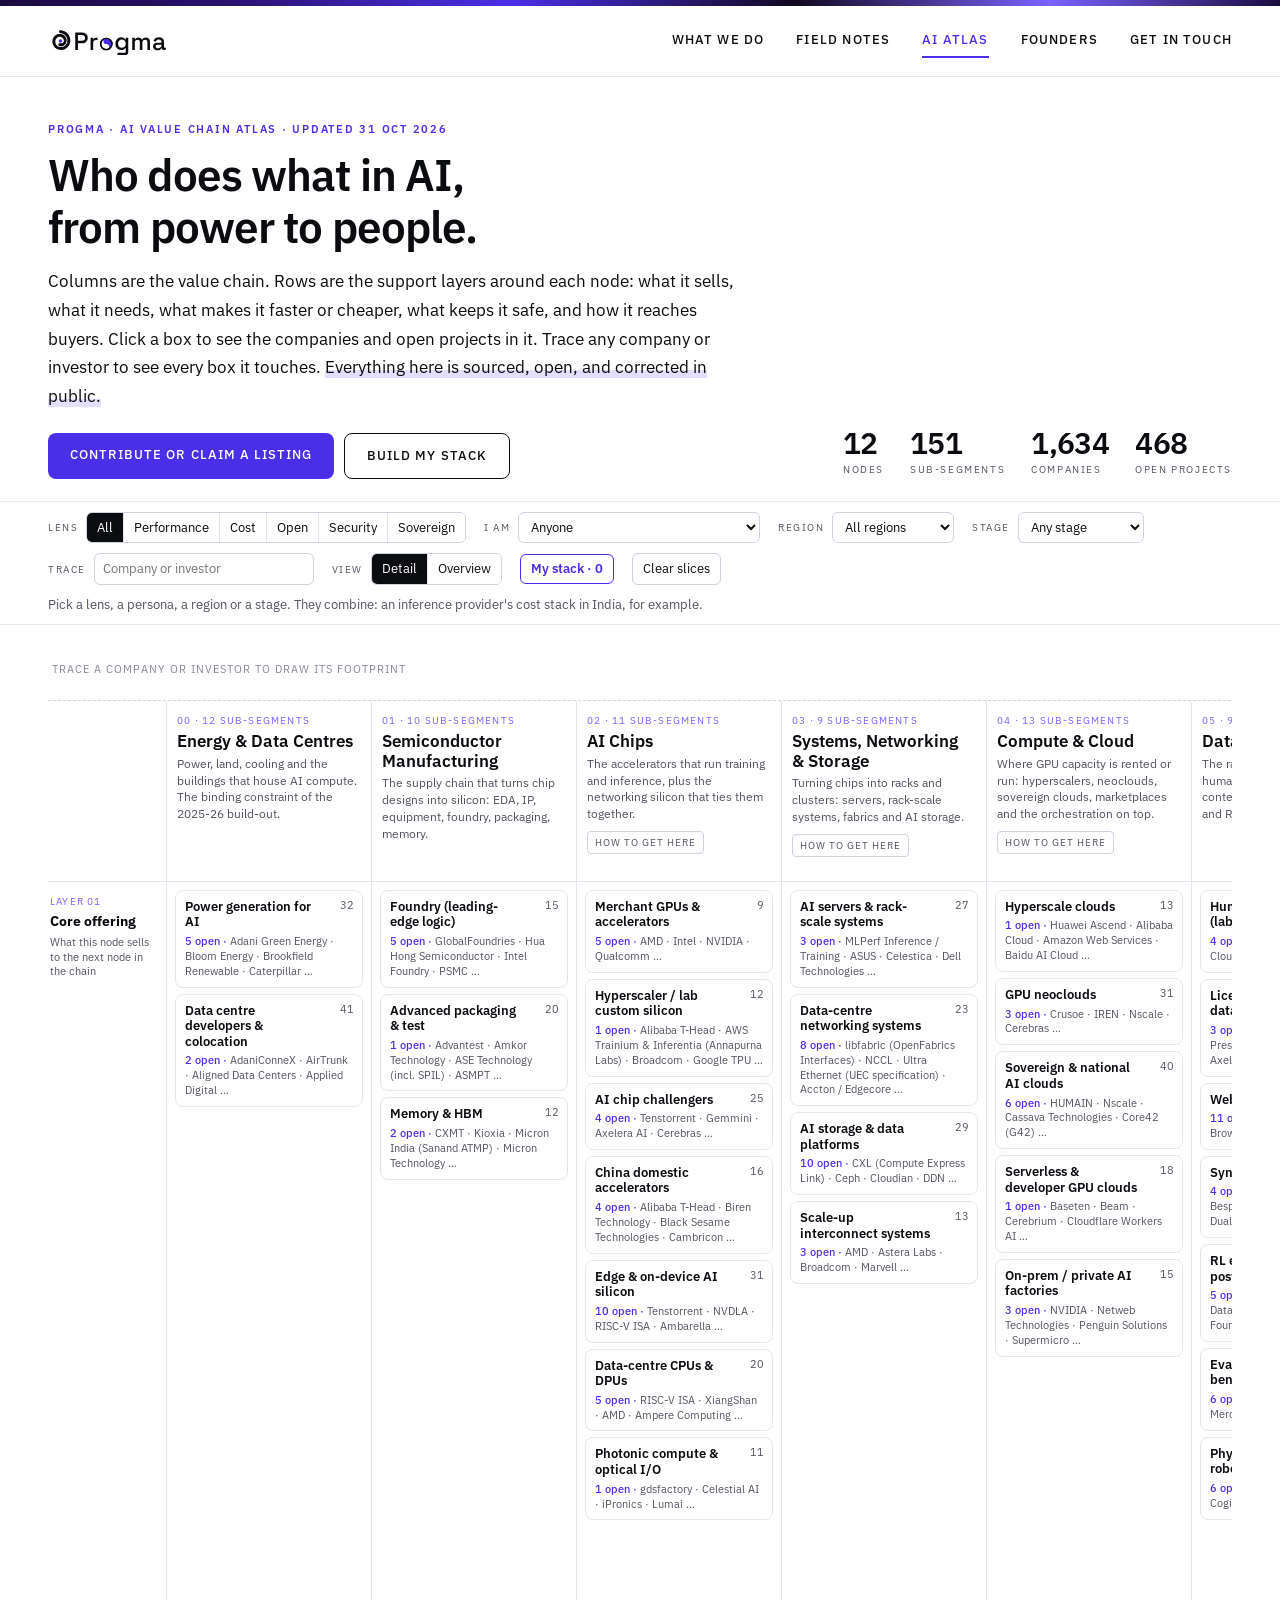
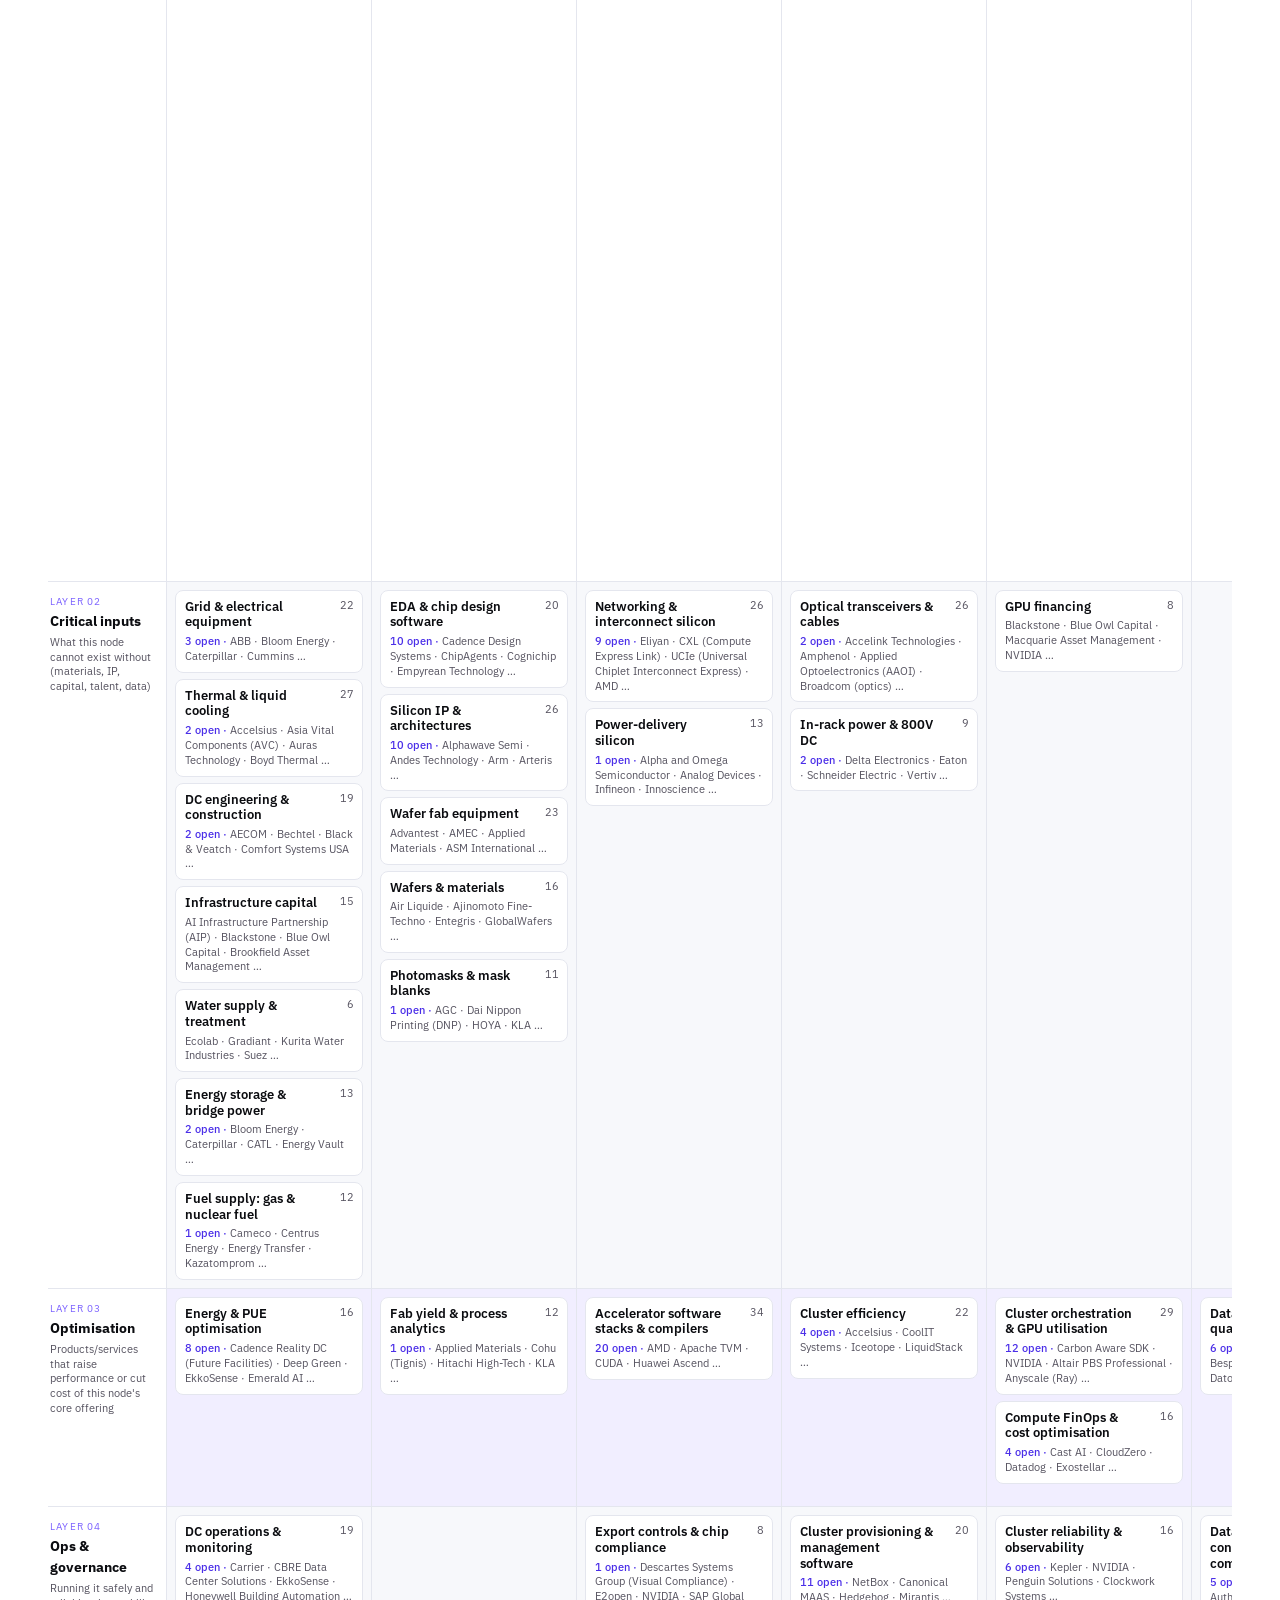
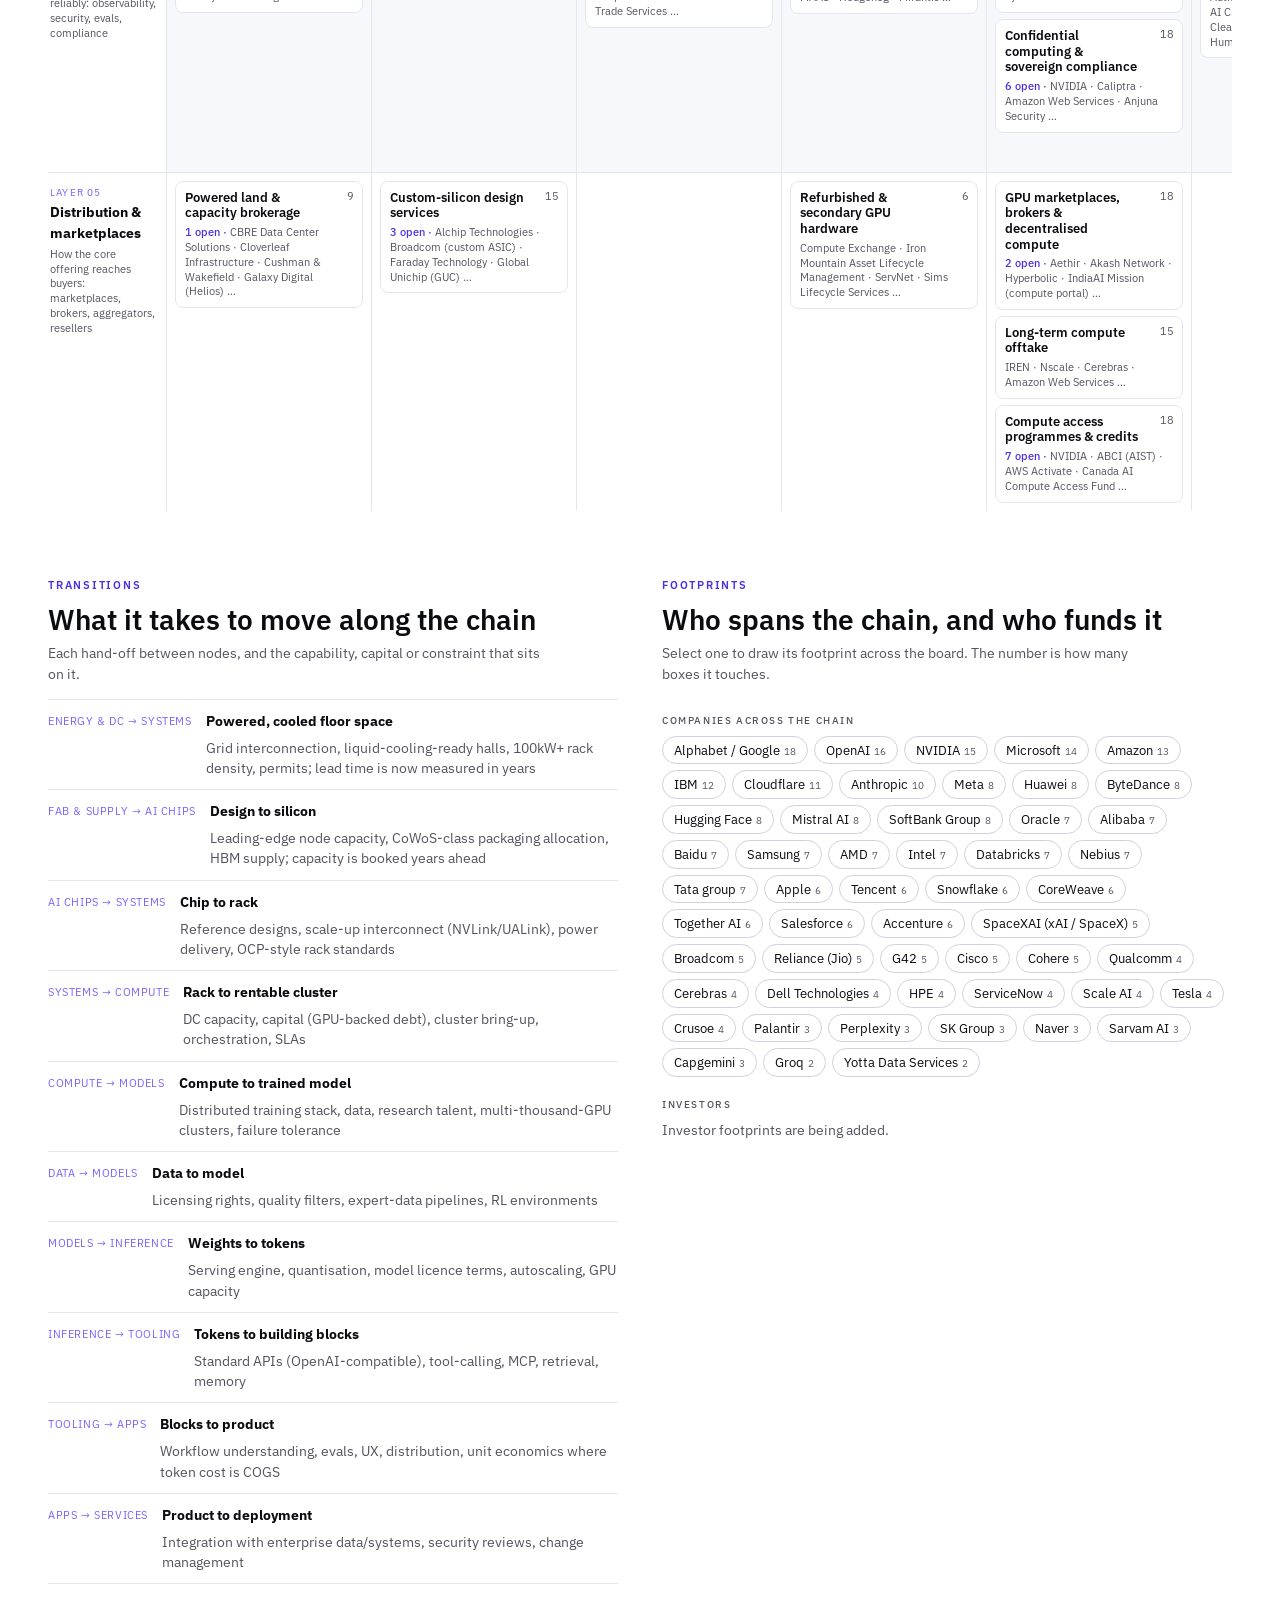
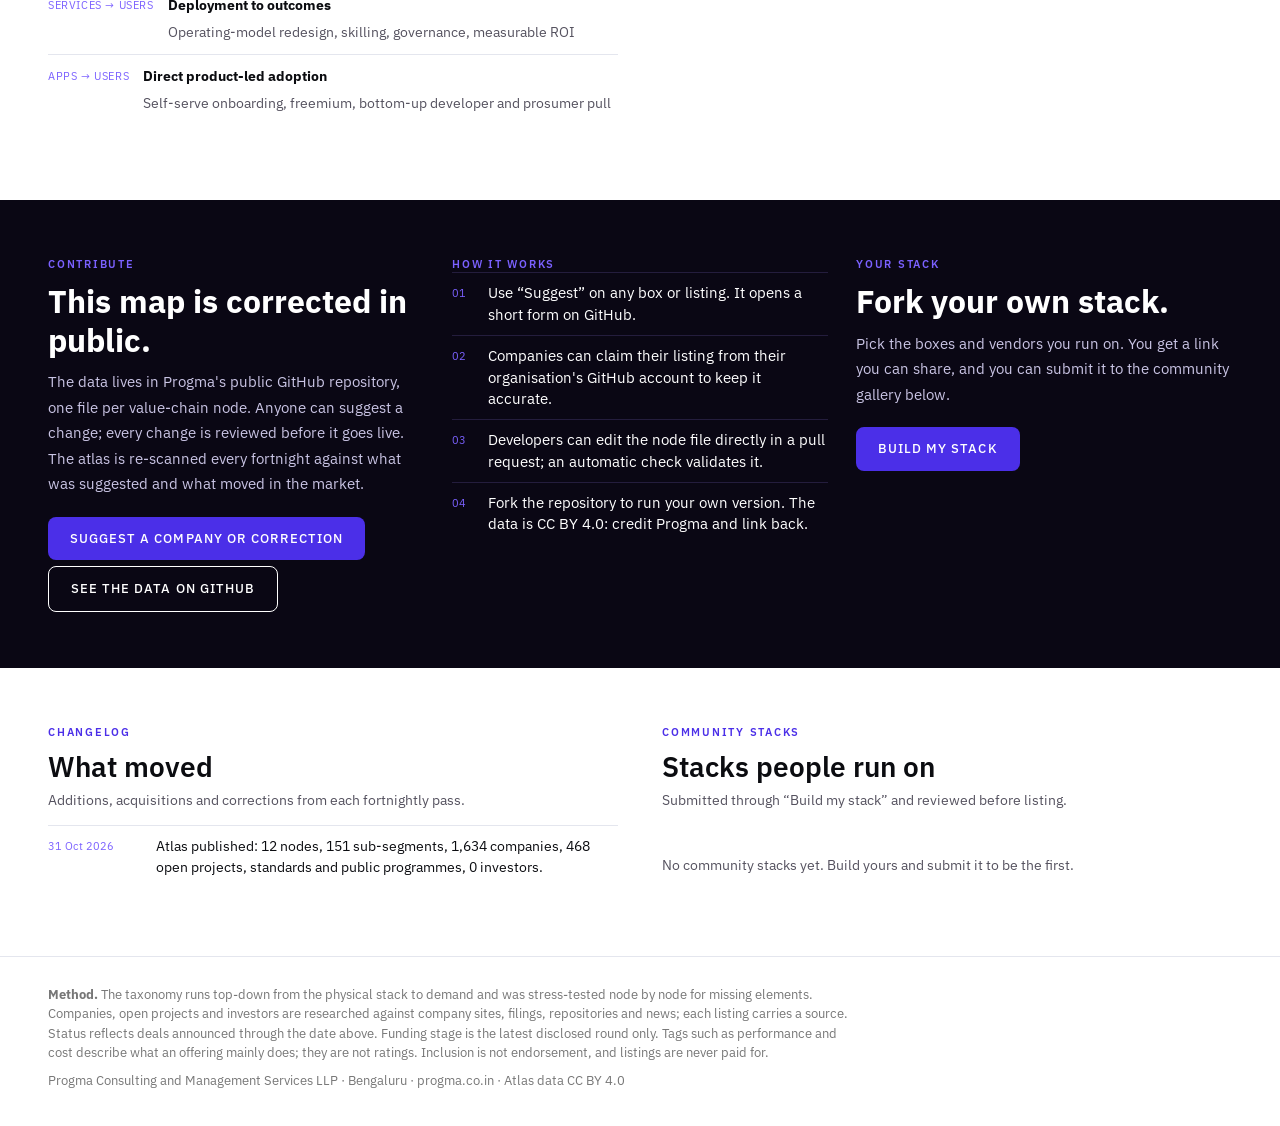
==== atlas/index.html @ 521b5641 "Add the AI Value Chain Atlas at /atlas Interactive map of the AI value chain: 12 nodes, 151 sub-segm" ====
<!DOCTYPE html><html lang="en"><head><meta charset="utf-8"><meta name="viewport" content="width=device-width,initial-scale=1,viewport-fit=cover">
<title>AI Value Chain Atlas · Progma</title>
<meta name="claude:viewport-fit-sides" content="cover">
<meta name="description" content="Who does what across the AI value chain, from power and silicon to models, inference, tooling, applications, services and users. Open, sourced and updated every fortnight.">
<meta property="og:title" content="AI Value Chain Atlas · Progma"><meta property="og:description" content="Who does what across the AI value chain. Open, sourced, updated every fortnight.">
<meta property="og:image" content="https://www.progma.co.in/assets/og.png"><meta property="og:type" content="website">
<link rel="icon" href="/assets/favicon-48.png">
<link rel="preconnect" href="https://fonts.googleapis.com"><link rel="preconnect" href="https://fonts.gstatic.com" crossorigin>
<link rel="stylesheet" href="https://fonts.googleapis.com/css2?family=IBM+Plex+Sans:wght@400;500;600&display=swap">
<style>
/* Layout: a schematic board on the Progma grid. Columns = value-chain nodes, rows = support layers; traces in violet. Light-only, per the Progma site. */
@font-face{font-family:Plex;src:url(/assets/plex-400.woff2) format('woff2');font-weight:400;font-display:swap}
@font-face{font-family:Plex;src:url(/assets/plex-500.woff2) format('woff2');font-weight:500;font-display:swap}
:root{
  --white:#FFFFFF; --ink:#0B0C10; --violet:#4B2FE8; --peri:#7B61FF; --deep:#0A0714; --tint:#F7F8FB;
  --line:#E4E6EE; --line2:#CFD2DE; --muted:#55525F; --fine:#8A8799; --swipe:#E4DEFF; --vsoft:#EEEAFF;
  --f-head:"IBM Plex Sans",Plex,system-ui,-apple-system,sans-serif; --f-body:"IBM Plex Sans",Plex,system-ui,-apple-system,sans-serif; --f-mono:"IBM Plex Sans",Plex,system-ui,sans-serif;
  color-scheme:light;
}
*{box-sizing:border-box}
html,body{background:var(--white);color:var(--ink)}
body{margin:0;font-family:var(--f-body);font-size:14px;line-height:1.5}
a{color:var(--violet)}
button,select,input{font:inherit;color:inherit}
:focus-visible{outline:2px solid var(--violet);outline-offset:2px}
[hidden]{display:none!important}
.strip{height:6px;background:linear-gradient(90deg,#1A0B3E 0%,#2A1170 18%,#4B2FE8 40%,#12081F 62%,#7B61FF 82%,#1A0B3E 100%)}
.wrap{padding-left:max(16px,clamp(22px,5vw,48px),env(safe-area-inset-left,0px));padding-right:max(16px,clamp(22px,5vw,48px),env(safe-area-inset-right,0px))}
.site{border-bottom:1px solid var(--line);background:rgba(255,255,255,.92)}
.site .in{display:flex;justify-content:space-between;align-items:center;gap:24px;padding-block:18px;max-width:1440px;margin:0 auto}
.site svg{height:32px;width:auto;display:block}
.site nav{display:flex;align-items:center;gap:32px;flex-wrap:wrap}
.site nav a{color:var(--ink);text-decoration:none;font-size:13px;font-weight:500;letter-spacing:.09em;text-transform:uppercase;padding:6px 0;border-bottom:2px solid transparent}.site nav a:hover,.site nav a[aria-current]{color:var(--violet);border-bottom-color:var(--violet)}
.label{font-size:11px;font-weight:600;letter-spacing:.16em;text-transform:uppercase;color:var(--violet)}
.top{padding-block:44px 22px;max-width:1440px;margin:0 auto;display:grid;grid-template-columns:minmax(0,1fr) auto;gap:20px 40px;align-items:end}
h1{font-family:var(--f-head);font-weight:600;font-size:clamp(30px,3.6vw,44px);line-height:1.18;letter-spacing:-.02em;margin:12px 0 14px;text-wrap:balance}
.lede{font-size:17px;line-height:1.7;max-width:70ch;margin:0;color:var(--ink)}
.lede em{font-style:normal;background:linear-gradient(transparent 62%,var(--swipe) 62%)}
.stats{display:flex;gap:26px;flex-wrap:wrap}
.stat b{display:block;font-family:var(--f-head);font-size:30px;font-weight:600;letter-spacing:-.02em;font-variant-numeric:tabular-nums;line-height:1}
.stat span{font-family:var(--f-mono);font-size:10px;letter-spacing:1.6px;text-transform:uppercase;color:var(--muted)}
.ctas{display:flex;gap:10px;flex-wrap:wrap;margin-top:22px}
.btn{display:inline-block;background:var(--violet);color:#fff;border:1.5px solid var(--violet);font-size:13px;font-weight:500;letter-spacing:.08em;text-transform:uppercase;padding:12px 22px;border-radius:8px;text-decoration:none;border:0;cursor:pointer}
.btn2{display:inline-block;border:1.5px solid var(--ink);background:transparent;color:var(--ink);font-size:13px;font-weight:500;letter-spacing:.08em;text-transform:uppercase;padding:12px 22px;border-radius:8px;text-decoration:none;cursor:pointer}

/* Controls */
.controls{position:sticky;top:env(safe-area-inset-top,0px);z-index:20;background:var(--white);border-block:1px solid var(--line);padding-block:10px}
.controls .in{max-width:1440px;margin:0 auto;display:flex;flex-wrap:wrap;gap:10px 18px;align-items:center}
.ctl{display:flex;align-items:center;gap:8px;min-width:0}
.ctl>label,.ctl>.lb{font-family:var(--f-mono);font-size:10px;letter-spacing:1.5px;text-transform:uppercase;color:var(--muted)}
.seg{display:flex;flex-wrap:wrap;border:1px solid var(--line2);border-radius:6px;overflow:hidden}
.seg button{border:0;background:var(--white);padding:5px 10px;cursor:pointer;font-size:13px;border-right:1px solid var(--line)}
.seg button:last-child{border-right:0}
.seg button[aria-pressed="true"]{background:var(--ink);color:#fff}
select,input[type=search]{background:var(--white);border:1px solid var(--line2);border-radius:6px;padding:5px 8px;font-size:13px;max-width:100%}
input[type=search]{width:220px}
.reset{border:1px solid var(--line2);background:transparent;border-radius:6px;padding:5px 10px;cursor:pointer;font-size:13px}
.mystack{border:1.5px solid var(--violet);color:var(--violet);background:var(--white);border-radius:6px;padding:4px 10px;cursor:pointer;font-size:13px;font-weight:600}
.mystack[aria-pressed="true"]{background:var(--violet);color:#fff}
.slice-note{flex-basis:100%;font-size:13px;color:var(--muted);min-height:1.2em}
.slice-note b{color:var(--ink)}
body::before{content:"";position:fixed;inset:0 0 auto;height:env(safe-area-inset-top,0px);z-index:30;background:var(--white)}

/* Board */
.board-scroll{overflow-x:auto;padding-bottom:10px;margin-top:14px}
.board{position:relative;display:grid;grid-template-columns:118px var(--cols);width:max-content;min-width:100%}
.lane{grid-column:1 / -1;height:62px;position:relative;border-bottom:1px dashed var(--line2)}
.lane-hint{position:sticky;left:0;display:inline-block;padding:22px 0 0 4px;font-size:11px;letter-spacing:1px;color:var(--fine);font-family:var(--f-mono)}
.tpill{position:absolute;top:12px;transform:translateX(-50%);background:var(--violet);color:#fff;border-radius:999px;padding:6px 14px;font-weight:600;font-size:13px;white-space:nowrap;z-index:3;cursor:pointer;border:0}
.tpill small{font-weight:400;opacity:.85;margin-left:6px}
.colhead{padding:12px 10px 10px;border-left:1px solid var(--line);background:var(--white)}
.colhead .idx{font-family:var(--f-mono);font-size:10px;letter-spacing:1.2px;color:var(--peri)}
.colhead h2{font-family:var(--f-head);font-size:17px;font-weight:600;margin:4px 0 4px;line-height:1.15;text-wrap:balance}
.colhead p{margin:0;font-size:12px;color:var(--muted);line-height:1.4}
.colhead .tbtn{margin-top:8px;border:1px solid var(--line2);background:transparent;border-radius:4px;font-size:10px;letter-spacing:1px;padding:3px 7px;cursor:pointer;font-family:var(--f-mono);color:var(--muted);text-transform:uppercase}
.colhead .tbtn:hover{color:var(--violet);border-color:var(--violet)}
.corner{position:sticky;left:0;z-index:4;background:var(--white)}
.rowhead{position:sticky;left:0;z-index:4;padding:12px 10px 10px 2px;border-top:1px solid var(--line);background:var(--white)}
.rowhead .k{font-family:var(--f-mono);font-size:10px;color:var(--peri);letter-spacing:1.2px}
.rowhead b{display:block;font-family:var(--f-head);font-size:14px;margin-top:2px}
.rowhead span{font-size:11px;color:var(--muted);line-height:1.35;display:block;margin-top:3px}
.cell{border-top:1px solid var(--line);border-left:1px solid var(--line);padding:8px;display:grid;grid-template-columns:repeat(var(--sub,1),minmax(0,1fr));gap:6px;align-content:start;background:var(--lbg)}
.box{position:relative;text-align:left;border:1px solid var(--line);background:var(--white);border-radius:8px;padding:8px 9px;cursor:pointer;display:block;width:100%;transition:opacity .15s,border-color .15s}
.box:hover{border-color:var(--violet)}
.box .bn{font-weight:600;font-size:12.5px;line-height:1.25;display:block;padding-right:34px}
.box .bc{position:absolute;right:8px;top:7px;font-family:var(--f-mono);font-size:10.5px;color:var(--muted);font-variant-numeric:tabular-nums;text-align:right}
.box .bp i{font-style:normal;color:var(--violet);font-weight:500}
.box .bp{display:block;margin-top:4px;font-size:11px;color:var(--muted);line-height:1.35}
.dense .box .bp{display:none}
.box.off{opacity:.25}
.box.buy{border-color:var(--ink);box-shadow:0 0 0 1px var(--ink)}
.box.self{background:var(--deep);border-color:var(--deep)}
.box.self .bn,.box.self .bp{color:#fff}.box.self .bc,.box.self .sticker{color:var(--peri)}
.box.traced{border-color:var(--violet);box-shadow:0 0 0 2px var(--violet);z-index:3;opacity:1}
.box .off-tag{display:none}
.box.traced .off-tag{display:block;margin-top:5px;font-size:11px;background:var(--vsoft);color:var(--ink);border-radius:4px;padding:3px 6px;line-height:1.3}
.sticker{display:none;font-family:var(--f-mono);font-size:9.5px;letter-spacing:1.2px;text-transform:uppercase;margin-top:5px;color:var(--ink)}
.box.self .sticker,.box.buy .sticker{display:block}
.box .mine{display:none;position:absolute;left:-4px;top:-4px;width:10px;height:10px;border-radius:50%;background:var(--violet);border:2px solid var(--white)}
.box.has-mine .mine{display:block}
svg.traces{position:absolute;inset:0;pointer-events:none;z-index:2;overflow:visible}
svg.traces path{fill:none;stroke:var(--violet);stroke-width:1.3;opacity:.45}
svg.traces circle{fill:var(--violet)}

/* Drawer */
.drawer{position:fixed;top:0;right:0;bottom:0;width:min(500px,100%);background:var(--white);border-left:1px solid var(--line2);z-index:50;display:flex;flex-direction:column;box-shadow:0 12px 34px rgba(11,12,16,.16);padding-top:env(safe-area-inset-top,0px);padding-bottom:env(safe-area-inset-bottom,0px);padding-right:env(safe-area-inset-right,0px)}
.drawer>header{padding:18px 20px 14px;border-bottom:1px solid var(--line)}
.drawer h3{font-family:var(--f-head);font-size:24px;font-weight:600;margin:8px 0 6px;line-height:1.15;padding-right:70px}
.drawer .desc{color:var(--muted);margin:0;font-size:13.5px}
.drawer .note{margin:12px 0 0;font-size:13px;background:var(--tint);border-left:3px solid var(--violet);padding:9px 11px;border-radius:0 6px 6px 0}
.drawer .x{position:absolute;right:max(16px,env(safe-area-inset-right,0px));top:calc(14px + env(safe-area-inset-top,0px));border:1.5px solid var(--ink);background:var(--white);border-radius:6px;padding:4px 10px;cursor:pointer;font-family:var(--f-mono);font-size:10px;letter-spacing:1.2px}
.drawer .body{overflow:auto;padding:6px 20px 28px;flex:1;min-height:0}
.drawer .acts{display:flex;gap:8px;flex-wrap:wrap;margin-top:12px}
.drawer .acts a,.drawer .acts button{font-family:var(--f-mono);font-size:10px;letter-spacing:1.2px;text-transform:uppercase}
.subtabs{display:flex;gap:6px;margin:12px 0 2px;flex-wrap:wrap}
.subtabs button{border:1px solid var(--line2);background:var(--white);border-radius:999px;padding:3px 10px;font-size:12px;cursor:pointer}
.subtabs button[aria-pressed="true"]{border-color:var(--ink);background:var(--ink);color:#fff}
.pl{border-bottom:1px solid var(--line);padding:12px 0}
.pl .row1{display:flex;gap:8px;align-items:baseline;flex-wrap:wrap}
.pl .nm{font-weight:600;font-size:14.5px}
.pl .meta{font-family:var(--f-mono);font-size:10.5px;color:var(--muted);letter-spacing:.4px}
.pl p{margin:4px 0 5px;font-size:13.5px}
.pl .acc{font-size:12.5px;background:var(--tint);border-radius:4px;padding:4px 7px;margin:4px 0 6px;font-family:var(--f-mono);letter-spacing:.2px}
.tags{display:flex;gap:4px;flex-wrap:wrap}
.tag{font-family:var(--f-mono);font-size:10px;padding:1px 6px;border-radius:3px;border:1px solid var(--line2);color:var(--muted)}
.tag.hot{border-color:var(--violet);color:var(--violet)}
.tag.kind{background:var(--deep);border-color:var(--deep);color:#fff}
.tag.stage{border-color:var(--peri);color:var(--violet)}
.pl .links{font-size:12px;margin-top:6px;display:flex;gap:12px;flex-wrap:wrap;align-items:center}
.pl .chg{font-size:12.5px;color:var(--violet);margin-top:3px}
.linkbtn{border:0;background:none;color:var(--violet);cursor:pointer;padding:0;font-size:12px;text-decoration:underline}
.add{border:1px solid var(--violet);background:var(--white);color:var(--violet);border-radius:4px;padding:1px 7px;font-size:11.5px;cursor:pointer}
.add[aria-pressed="true"]{background:var(--violet);color:#fff}
.empty{color:var(--muted);padding:16px 0}
.tlist{margin:0;padding:0;list-style:none}
.tlist li{padding:12px 0;border-bottom:1px solid var(--line)}
.tlist b{font-family:var(--f-head)}

/* Lower */
.lower{max-width:1440px;margin:0 auto;padding-block:56px 20px;display:grid;grid-template-columns:repeat(auto-fit,minmax(min(100%,420px),1fr));gap:44px}
.lower h2{font-family:var(--f-head);font-size:clamp(22px,2.6vw,28px);font-weight:600;margin:10px 0 6px;line-height:1.2}
.lower .sub{color:var(--muted);margin:0 0 14px;font-size:14px;max-width:62ch}
.chain{list-style:none;margin:0;padding:0}
.chain li{display:grid;grid-template-columns:auto minmax(0,1fr);gap:4px 14px;padding:11px 0;border-top:1px solid var(--line)}
.chain .ft{font-family:var(--f-mono);font-size:10.5px;color:var(--peri);white-space:nowrap;padding-top:3px;letter-spacing:.6px}
.chain b{font-size:14px}
.chain p{margin:2px 0 0;font-size:13.5px;color:var(--muted);grid-column:2}
.xn{display:flex;flex-wrap:wrap;gap:6px}
.xn button{border:1px solid var(--line2);background:var(--white);border-radius:999px;padding:4px 11px;cursor:pointer;font-size:12.5px}
.xn button small{font-family:var(--f-mono);color:var(--muted);margin-left:4px}
.xn button[aria-pressed="true"]{background:var(--violet);border-color:var(--violet);color:#fff}
.xn button[aria-pressed="true"] small{color:#fff}
.xn h3{flex-basis:100%;font-family:var(--f-mono);font-size:10px;letter-spacing:1.6px;text-transform:uppercase;color:var(--muted);margin:14px 0 2px;font-weight:500}
.band{background:var(--deep);color:#fff;margin-top:56px}
.band .in{max-width:1440px;margin:0 auto;padding-block:56px;display:grid;grid-template-columns:repeat(auto-fit,minmax(min(100%,300px),1fr));gap:28px}
.band .label{color:var(--peri)}
.band h2{font-family:var(--f-head);font-size:clamp(24px,3vw,32px);margin:10px 0 10px;line-height:1.2}
.band p{color:#C9C4E4;font-size:15px;line-height:1.7;margin:0 0 14px}
.band ol{margin:0;padding:0;list-style:none;counter-reset:s}
.band li{counter-increment:s;display:grid;grid-template-columns:28px 1fr;gap:8px;padding:9px 0;border-top:1px solid #241d3d;color:#fff;font-size:14.5px}
.band li::before{content:counter(s,decimal-leading-zero);font-family:var(--f-mono);color:var(--peri);font-size:11px;padding-top:3px}
.band .btn{margin-right:8px;margin-top:6px}
.band .btn2{border-color:#fff;color:#fff;margin-top:6px}
.log{list-style:none;margin:0;padding:0}
.log li{padding:10px 0;border-top:1px solid var(--line);display:grid;grid-template-columns:96px 1fr;gap:12px}
.log .d{font-family:var(--f-mono);font-size:10.5px;color:var(--peri);padding-top:3px}
.stacks{display:grid;gap:8px}
.stacks .s{border:1px solid var(--line);border-radius:12px;padding:12px 14px;display:flex;justify-content:space-between;gap:10px;align-items:center}
footer{border-top:1px solid var(--line);padding-block:28px;font-size:13px;color:#777;margin-top:30px}
footer .in{max-width:1440px;margin:0 auto;display:flex;justify-content:space-between;flex-wrap:wrap;gap:10px}
footer p{max-width:100ch;margin:0 0 8px}
@media (max-width:760px){
  .site nav{display:none}.top{grid-template-columns:1fr}
  .controls{position:static}input[type=search]{width:100%}.ctl{flex-wrap:wrap}
  .drawer{top:auto;height:80vh;width:100%;border-left:0;border-top:1px solid var(--line2);border-radius:14px 14px 0 0}
}
@media (prefers-reduced-motion:reduce){*{transition:none!important}html{scroll-behavior:auto}}
</style></head><body>
<div class="strip"></div>
<div class="site wrap"><div class="in">
<a href="/" aria-label="Progma home"><svg role="img" aria-label="Progma" xmlns="http://www.w3.org/2000/svg" viewBox="0 0 4744 1280">
<path d="M 496.87,267.35 L 526.50,270.41 L 555.64,275.81 L 584.11,283.49 L 611.73,293.38 L 638.33,305.40 L 663.75,319.44 L 687.83,335.39 L 710.44,353.12 L 731.45,372.52 L 750.73,393.43 L 768.17,415.70 L 783.69,439.17 L 797.20,463.68 L 808.64,489.06 L 817.96,515.14 L 825.11,541.73 L 830.08,568.67 L 832.86,595.77 L 833.44,622.85 L 831.86,649.75 L 828.15,676.28 L 822.34,702.28 L 814.52,727.59 L 804.74,752.05 L 793.10,775.52 L 779.68,797.84 L 764.60,818.89 L 747.98,838.55 L 729.94,856.70 L 710.61,873.25 L 690.13,888.10 L 668.66,901.19 L 646.33,912.43 L 623.32,921.79 L 599.77,929.23 L 575.84,934.71 L 551.70,938.24 L 527.50,939.80 L 503.41,939.41 L 479.57,937.10 L 456.14,932.91 L 433.27,926.89 L 411.10,919.09 L 389.77,909.60 L 369.39,898.50 L 350.11,885.88 L 332.02,871.83 L 315.22,856.48 L 299.82,839.94 L 285.90,822.33 L 273.51,803.77 L 262.74,784.42 L 253.62,764.39 L 246.19,743.84 L 240.48,722.90 L 236.50,701.71 L 234.25,680.42 L 233.74,659.17 L 234.92,638.10 L 237.78,617.33 L 242.27,597.01 L 248.34,577.27 L 255.92,558.21 L 264.95,539.96 L 275.35,522.63 L 287.02,506.31 L 299.87,491.10 L 313.80,477.08 L 328.70,464.32 L 344.46,452.90 L 360.96,442.87 L 378.09,434.26 L 395.71,427.12 L 413.72,421.47 L 431.97,417.33 L 450.35,414.69 L 468.73,413.56 L 487.00,413.91 L 505.03,415.71 L 522.71,418.95 L 539.93,423.56 L 556.57,429.50 L 572.55,436.70 L 587.76,445.10 L 602.12,454.61 L 615.54,465.17 L 627.96,476.67 L 639.30,489.04 L 649.52,502.16 L 658.55,515.94 L 666.38,530.27 L 672.95,545.06 L 678.26,560.19 L 682.28,575.55 L 685.02,591.05 L 686.49,606.57 L 686.68,622.00 L 685.64,637.25 L 683.38,652.22 L 679.95,666.82 L 675.40,680.94 L 669.76,694.51 L 663.12,707.45 L 655.52,719.67 L 647.04,731.12 L 637.76,741.73 L 627.75,751.45 L 617.10,760.22 L 605.89,768.02 L 594.21,774.80 L 582.16,780.54 L 569.81,785.23 L 557.27,788.86 L 544.61,791.42 L 531.94,792.92 L 519.34,793.38 L 506.89,792.81 L 494.67,791.25 L 482.77,788.72 L 471.26,785.27" stroke="#0B0C10" stroke-width="116.45" fill="none" stroke-linecap="round"/><circle cx="496.8727272727273" cy="640.0" r="69.87" fill="#4B2FE8"/>
<g transform="translate(1017,1000) scale(1,-1)"><path d="M73 0V700H351Q415 700 465.5 674.5Q516 649 544.5 602.5Q573 556 573 491V478Q573 413 543.5 366.0Q514 319 464.0 294.0Q414 269 351 269H181V0ZM181 367H340Q397 367 431.0 397.0Q465 427 465 479V489Q465 542 431.0 572.0Q397 602 340 602H181Z" transform="translate(0,0)" fill="#0B0C10"/><path d="M76 0V493H177V435H193Q205 466 231.5 480.5Q258 495 297 495H356V402H293Q243 402 211.0 374.5Q179 347 179 290V0Z" transform="translate(611,0)" fill="#0B0C10"/><circle cx="1313.5" cy="239.5" r="225" fill="#FFFFFF" stroke="#0B0C10" stroke-width="58"/><path d="M 1313.5,14.5 A 225,225 0 0,1 1313.5,464.5 A 112.5,112.5 0 0,1 1313.5,239.5 A 112.5,112.5 0 0,0 1313.5,14.5 Z" fill="#4B2FE8"/><circle cx="1313.5" cy="239.5" r="225" fill="none" stroke="#0B0C10" stroke-width="58"/><path d="M52 244V259Q52 337 83.5 392.0Q115 447 167.0 477.0Q219 507 281 507Q353 507 391.5 480.0Q430 453 448 422H464V493H564V-101Q564 -146 537.5 -173.0Q511 -200 465 -200H133V-110H433Q462 -110 462 -80V77H446Q435 59 415.0 40.0Q395 21 362.5 9.0Q330 -3 281 -3Q219 -3 166.5 26.5Q114 56 83.0 111.5Q52 167 52 244ZM309 87Q376 87 419.5 129.5Q463 172 463 247V256Q463 333 420.0 374.5Q377 416 309 416Q243 416 199.5 374.5Q156 333 156 256V247Q156 172 199.5 129.5Q243 87 309 87Z" transform="translate(1629,0)" fill="#0B0C10"/><path d="M76 0V493H177V435H193Q207 461 238.0 481.0Q269 501 322 501Q377 501 410.5 478.5Q444 456 461 421H477Q494 455 526.5 478.0Q559 501 619 501Q667 501 704.0 481.5Q741 462 763.0 423.5Q785 385 785 328V0H682V320Q682 365 657.5 389.5Q633 414 588 414Q540 414 511.0 383.0Q482 352 482 294V0H379V320Q379 365 354.5 389.5Q330 414 285 414Q237 414 208.0 383.0Q179 352 179 294V0Z" transform="translate(2277,0)" fill="#0B0C10"/><path d="M229 -14Q176 -14 134.5 4.0Q93 22 68.5 57.0Q44 92 44 142Q44 193 68.5 226.5Q93 260 135.5 277.0Q178 294 232 294H382V326Q382 369 356.0 395.0Q330 421 276 421Q223 421 195.0 396.0Q167 371 158 331L62 362Q74 402 100.5 434.5Q127 467 171.0 487.0Q215 507 277 507Q373 507 428.0 458.0Q483 409 483 319V116Q483 86 511 86H553V0H476Q441 0 419.0 18.0Q397 36 397 67V70H382Q374 55 358.0 35.0Q342 15 311.0 0.5Q280 -14 229 -14ZM244 71Q306 71 344.0 106.5Q382 142 382 204V214H238Q197 214 172.0 196.5Q147 179 147 145Q147 111 173.0 91.0Q199 71 244 71Z" transform="translate(3142,0)" fill="#0B0C10"/></g></svg></a>
<nav><a href="/#areas">What we do</a><a href="/#notes">Field notes</a><a href="/atlas/" aria-current="page">AI atlas</a><a href="/#founders">Founders</a><a href="/#read">Get in touch</a></nav>
</div></div>

<div class="wrap"><header class="top">
  <div>
    <div class="label">Progma · AI Value Chain Atlas · updated <span id="asof">…</span></div>
    <h1>Who does what in AI, from power to people.</h1>
    <p class="lede">Columns are the value chain. Rows are the support layers around each node: what it sells, what it needs, what makes it faster or cheaper, what keeps it safe, and how it reaches buyers. Click a box to see the companies and open projects in it. Trace any company or investor to see every box it touches. <em>Everything here is sourced, open, and corrected in public.</em></p>
    <div class="ctas"><a class="btn" href="#contribute">Contribute or claim a listing</a><button type="button" class="btn2" id="openStack">Build my stack</button></div>
  </div>
  <div class="stats" id="stats"></div>
</header></div>

<div class="controls wrap" role="region" aria-label="Slices"><div class="in">
  <div class="ctl"><span class="lb" id="lensLb">Lens</span><div class="seg" id="lens" role="group" aria-labelledby="lensLb"></div></div>
  <div class="ctl"><label for="persona">I am</label><select id="persona"></select></div>
  <div class="ctl"><label for="region">Region</label><select id="region"></select></div>
  <div class="ctl"><label for="stage">Stage</label><select id="stage"></select></div>
  <div class="ctl"><label for="trace">Trace</label><input type="search" id="trace" list="names" placeholder="Company or investor"><datalist id="names"></datalist></div>
  <div class="ctl"><span class="lb" id="viewLb">View</span><div class="seg" id="density" role="group" aria-labelledby="viewLb"><button type="button" data-v="detail" aria-pressed="true">Detail</button><button type="button" data-v="dense" aria-pressed="false">Overview</button></div></div>
  <button type="button" class="mystack" id="stackBtn" aria-pressed="false">My stack · <span id="stackN">0</span></button>
  <button type="button" class="reset" id="reset">Clear slices</button>
  <div class="slice-note" id="note" aria-live="polite"></div>
</div></div>

<div class="wrap"><div class="board-scroll" id="scroll"><div class="board" id="board"><p class="empty" style="padding:40px 0">Loading the atlas…</p></div></div></div>

<div class="wrap"><section class="lower">
  <div><div class="label">Transitions</div><h2>What it takes to move along the chain</h2><p class="sub">Each hand-off between nodes, and the capability, capital or constraint that sits on it.</p><ol class="chain" id="chain"></ol></div>
  <div><div class="label">Footprints</div><h2>Who spans the chain, and who funds it</h2><p class="sub">Select one to draw its footprint across the board. The number is how many boxes it touches.</p><div class="xn" id="xn"></div></div>
</section></div>

<section class="band" id="contribute"><div class="in wrap">
  <div><div class="label">Contribute</div><h2>This map is corrected in public.</h2>
    <p>The data lives in Progma's public GitHub repository, one file per value-chain node. Anyone can suggest a change; every change is reviewed before it goes live. The atlas is re-scanned every fortnight against what was suggested and what moved in the market.</p>
    <a class="btn" id="ghIssue" href="#">Suggest a company or correction</a><a class="btn2" id="ghRepo" href="#">See the data on GitHub</a></div>
  <div><div class="label">How it works</div><ol>
    <li>Use “Suggest” on any box or listing. It opens a short form on GitHub.</li>
    <li>Companies can claim their listing from their organisation's GitHub account to keep it accurate.</li>
    <li>Developers can edit the node file directly in a pull request; an automatic check validates it.</li>
    <li>Fork the repository to run your own version. The data is CC BY 4.0: credit Progma and link back.</li>
  </ol></div>
  <div><div class="label">Your stack</div><h2>Fork your own stack.</h2>
    <p>Pick the boxes and vendors you run on. You get a link you can share, and you can submit it to the community gallery below.</p>
    <button type="button" class="btn" id="openStack2">Build my stack</button></div>
</div></section>

<div class="wrap"><section class="lower">
  <div><div class="label">Changelog</div><h2>What moved</h2><p class="sub">Additions, acquisitions and corrections from each fortnightly pass.</p><ul class="log" id="log"></ul></div>
  <div><div class="label">Community stacks</div><h2>Stacks people run on</h2><p class="sub">Submitted through “Build my stack” and reviewed before listing.</p><div class="stacks" id="stacks"></div></div>
</section></div>

<footer class="wrap"><div class="in"><div>
  <p><b>Method.</b> The taxonomy runs top-down from the physical stack to demand and was stress-tested node by node for missing elements. Companies, open projects and investors are researched against company sites, filings, repositories and news; each listing carries a source. Status reflects deals announced through the date above. Funding stage is the latest disclosed round only. Tags such as performance and cost describe what an offering mainly does; they are not ratings. Inclusion is not endorsement, and listings are never paid for.</p>
  <p>Progma Consulting and Management Services LLP · Bengaluru · progma.co.in · Atlas data CC BY 4.0</p></div></div></footer>

<aside class="drawer" id="drawer" hidden aria-label="Details"><button type="button" class="x" id="dx">CLOSE</button><header id="dh"></header><div class="body" id="db"></div></aside>

<script>
const REPO = "https://github.com/progma-co/progma-co.github.io";
const INLINE = null;
const $ = s => document.querySelector(s);
const esc = s => String(s ?? "").replace(/[&<>"]/g, c => ({"&":"&amp;","<":"&lt;",">":"&gt;",'"':"&quot;"}[c]));
const keyOf = n => String(n).toLowerCase().replace(/[^a-z0-9]/g, "");
function issueURL(template, title, body) {
  const u = new URL(REPO + "/issues/new");
  u.searchParams.set("template", template); if (title) u.searchParams.set("title", title); if (body) u.searchParams.set("body", body);
  return u.toString();
}
async function loadData() {
  if (INLINE) return INLINE;
  const get = p => fetch("data/" + p, {cache: "no-cache"}).then(r => { if (!r.ok) throw new Error(p); return r.json(); });
  const [meta, taxonomy, cross, investors, stacks] = await Promise.all([get("meta.json"), get("taxonomy.json"), get("cross.json"), get("investors.json"), get("stacks.json").catch(() => ({stacks: []}))]);
  const nodeFiles = await Promise.all(taxonomy.nodes.map(n => get("nodes/" + n.id + ".json").catch(() => ({entries: [], notes: {}}))));
  const players = [], notes = {};
  nodeFiles.forEach(f => { players.push(...(f.entries || [])); Object.assign(notes, f.notes || {}); });
  return {asof: meta.asof, personas: meta.personas, changelog: meta.changelog || [], taxonomy, players, cross: cross.cross || [], investors: investors.investors || [], notes, stacks: stacks.stacks || []};
}

loadData().then(start).catch(e => { $("#board").innerHTML = `<p class="empty">The atlas data did not load (${esc(e.message)}). Refresh, or open the data on GitHub.</p>`; });

function start(DATA) {
const T = DATA.taxonomy, P = DATA.players, X = DATA.cross, INV = DATA.investors;
const LAYERS = T.layers, NODES = T.nodes;
const SEG = {}; NODES.forEach(n => n.subsegments.forEach(s => SEG[s.id] = {...s, node: n}));
const bySeg = {}; Object.keys(SEG).forEach(k => bySeg[k] = []);
P.forEach(p => { p.kind = p.kind || "company"; (p.subsegments || []).forEach(s => bySeg[s] && bySeg[s].push(p)); });
const isOpen = p => p.kind !== "company";
const BYKEY = {}; P.forEach(p => BYKEY[keyOf(p.name)] = p);

const LENSES = [{id: "all", name: "All"}, {id: "performance", name: "Performance"}, {id: "cost", name: "Cost"}, {id: "open", name: "Open"}, {id: "security", name: "Security"}, {id: "sovereign", name: "Sovereign"}];
const STAGES = ["Any stage", "Pre-seed/Seed", "Series A", "Series B", "Series C+", "Public", "Acquired"];
const PERSONAS = DATA.personas;
const REGIONS = ["All regions", ...[...new Set(P.map(p => p.region).filter(Boolean))].sort()];
const st = {lens: "all", persona: "", region: "All regions", stage: "Any stage", trace: "", dense: false, stack: new Set()};
const stageOf = p => p.status === "public" ? "Public" : p.status === "acquired" ? "Acquired" : (p.stage || "");
const tagOK = p => st.lens === "all" || (st.lens === "open" ? (isOpen(p) || (p.tags || []).includes("open-source")) : (p.tags || []).includes(st.lens));
const passes = p => (st.region === "All regions" || p.region === st.region) && tagOK(p) && (st.stage === "Any stage" || stageOf(p) === st.stage);

/* header */
$("#asof").textContent = DATA.asof;
const nCo = P.filter(p => !isOpen(p)).length, nOpen = P.length - nCo;
$("#stats").innerHTML = [[NODES.length, "nodes"], [Object.keys(SEG).length, "sub-segments"], [nCo, "companies"], [nOpen, "open projects"], [INV.length, "investors"]].filter(([n]) => n > 0).map(([n, l]) => `<div class="stat"><b>${n.toLocaleString()}</b><span>${l}</span></div>`).join("");
$("#ghRepo").href = REPO + "/tree/main/atlas";
$("#ghIssue").href = issueURL("atlas-suggest.yml", "[Atlas] ");

/* controls */
$("#lens").innerHTML = LENSES.map(l => `<button type="button" data-v="${l.id}" aria-pressed="${l.id === "all"}">${l.name}</button>`).join("");
$("#persona").innerHTML = `<option value="">Anyone</option>` + PERSONAS.map(p => `<option value="${p.id}">${esc(p.name)}</option>`).join("");
$("#region").innerHTML = REGIONS.map(r => `<option>${esc(r)}</option>`).join("");
$("#stage").innerHTML = STAGES.map(r => `<option>${esc(r)}</option>`).join("");
const traceNames = [...new Set([...X.map(x => x.name), ...INV.map(i => i.name), ...P.map(p => p.name)])];
$("#names").innerHTML = traceNames.map(n => `<option value="${esc(n)}"></option>`).join("");

/* board */
NODES.forEach(n => n.sub = Math.max(...LAYERS.map(l => n.subsegments.filter(s => s.layer === l.id).length)) > 7 ? 2 : 1);
const LBG = {core: "var(--white)", inputs: "var(--tint)", optimisation: "#F1EEFF", ops: "var(--tint)", distribution: "var(--white)"};
function buildBoard() {
  const w = st.dense ? 150 : 205, b = $("#board");
  b.classList.toggle("dense", st.dense);
  b.style.setProperty("--cols", NODES.map(n => (w * n.sub) + "px").join(" "));
  let h = `<div class="lane" id="lane"><span class="lane-hint" id="lanehint">TRACE A COMPANY OR INVESTOR TO DRAW ITS FOOTPRINT</span></div><div class="corner"></div>`;
  NODES.forEach((n, i) => {
    const inbound = T.transitions.some(t => t.to === n.id);
    h += `<div class="colhead"><div class="idx">${String(i).padStart(2, "0")} · ${n.subsegments.length} SUB-SEGMENTS</div><h2>${esc(n.name)}</h2>${st.dense ? "" : `<p>${esc(n.desc)}</p>`}${inbound ? `<button type="button" class="tbtn" data-tr="${n.id}">How to get here</button>` : ""}</div>`;
  });
  LAYERS.forEach((l, li) => {
    h += `<div class="rowhead"><div class="k">LAYER ${String(li + 1).padStart(2, "0")}</div><b>${esc(l.name)}</b><span>${esc(l.desc)}</span></div>`;
    NODES.forEach(n => {
      const segs = n.subsegments.filter(s => s.layer === l.id);
      h += `<div class="cell" style="--lbg:${LBG[l.id]};--sub:${segs.length > 1 ? n.sub : 1}">` + segs.map(s =>
        `<button type="button" class="box" data-seg="${s.id}"><span class="mine"></span><span class="bn">${esc(s.name)}</span><span class="bc"></span><span class="bp"></span><span class="sticker"></span><span class="off-tag"></span></button>`).join("") + `</div>`;
    });
  });
  h += `<svg class="traces" id="svg" aria-hidden="true"></svg>`;
  b.innerHTML = h; update();
}
function traceTarget() {
  if (!st.trace) return null;
  const q = keyOf(st.trace), roles = new Map(), add = (s, t) => SEG[s] && roles.set(s, roles.has(s) ? roles.get(s) + "; " + t : t);
  const x = X.find(c => keyOf(c.name) === q), inv = INV.find(c => keyOf(c.name) === q), p = BYKEY[q];
  if (x) x.roles.forEach(r => add(r.subsegment, r.offering));
  if (inv) inv.roles.forEach(r => add(r.subsegment, "Backs " + r.portfolio));
  if (p) p.subsegments.forEach(s => { if (!roles.has(s)) add(s, p.one_liner); });
  if (!roles.size) return null;
  return {name: (x || inv || p).name, summary: (x || inv || {}).summary || "", investor: !!inv && !x, roles};
}
function update() {
  const per = PERSONAS.find(p => p.id === st.persona), tr = traceTarget(), filtered = st.lens !== "all" || st.region !== "All regions" || st.stage !== "Any stage";
  const mineSegs = new Set(); st.stack.forEach(k => BYKEY[k] && BYKEY[k].subsegments.forEach(s => mineSegs.add(s)));
  document.querySelectorAll(".box").forEach(el => {
    const id = el.dataset.seg, demand = id.startsWith("n11."), list = bySeg[id].filter(passes), op = list.filter(isOpen).length;
    el.querySelector(".bc").textContent = demand && !list.length ? "" : list.length;
    el.querySelector(".bp").innerHTML = demand && !list.length ? esc(SEG[id].desc) : (op ? `<i>${op} open · </i>` : "") + esc(list.slice(0, 4).map(p => p.name).join(" · ") + (list.length > 4 ? " …" : ""));
    const isSelf = per && per.self.includes(id), isBuy = per && per.buys.includes(id);
    el.classList.toggle("self", !!isSelf); el.classList.toggle("buy", !!isBuy && !isSelf);
    el.querySelector(".sticker").textContent = isSelf ? "You are here" : isBuy ? "In your stack" : "";
    el.classList.toggle("off", (filtered && !list.length && !demand) || (per && !isSelf && !isBuy) || (tr && !tr.roles.has(id)));
    const t = tr && tr.roles.get(id); el.classList.toggle("traced", !!t); el.querySelector(".off-tag").textContent = t || "";
    el.classList.toggle("has-mine", mineSegs.has(id));
  });
  document.querySelectorAll("#lens button").forEach(b => b.setAttribute("aria-pressed", b.dataset.v === st.lens));
  document.querySelectorAll("#xn button").forEach(b => b.setAttribute("aria-pressed", !!tr && b.dataset.n === tr.name));
  $("#stackN").textContent = st.stack.size; $("#stackBtn").setAttribute("aria-pressed", st.stack.size > 0);
  noteText(per, tr); writeHash(); requestAnimationFrame(drawTraces);
}
function noteText(per, tr) {
  const bits = [], lensName = LENSES.find(l => l.id === st.lens).name.toLowerCase();
  if (per) bits.push(`<b>${esc(per.name)}</b>: ${esc(per.blurb)}`);
  if (st.lens !== "all") bits.push(st.lens === "open" ? `Showing open-source projects, open weights, open standards and public programmes.` : `Showing listings tagged <b>${esc(lensName)}</b>.`);
  if (st.region !== "All regions") bits.push(`Region: <b>${esc(st.region)}</b>.`);
  if (st.stage !== "Any stage") bits.push(`Stage: <b>${esc(st.stage)}</b> (latest disclosed round only).`);
  if (tr) bits.push(`<b>${esc(tr.name)}</b> ${tr.investor ? "backs companies in" : "touches"} ${tr.roles.size} boxes${tr.summary ? ". " + esc(tr.summary) : "."}`);
  if (per && (st.lens !== "all" || st.region !== "All regions")) { const n = new Set(); per.buys.forEach(s => (bySeg[s] || []).filter(passes).forEach(p => n.add(p.name))); bits.push(`<b>${n.size}</b> options in this slice of your stack.`); }
  $("#note").innerHTML = bits.join(" ") || "Pick a lens, a persona, a region or a stage. They combine: an inference provider's cost stack in India, for example.";
}
function drawTraces() {
  const svg = $("#svg"), lane = $("#lane"), board = $("#board"); if (!svg) return;
  lane.querySelectorAll(".tpill").forEach(e => e.remove()); svg.innerHTML = "";
  const tr = traceTarget(); $("#lanehint").hidden = !!tr; if (!tr) return;
  const br = board.getBoundingClientRect(); svg.setAttribute("width", board.scrollWidth); svg.setAttribute("height", board.scrollHeight);
  const pts = []; tr.roles.forEach((_, id) => { const el = board.querySelector(`.box[data-seg="${id}"]`); if (!el) return; const r = el.getBoundingClientRect(); pts.push({x: r.left - br.left + r.width / 2, y: r.top - br.top}); });
  if (!pts.length) return;
  const lr = lane.getBoundingClientRect(); let cx = pts.reduce((a, p) => a + p.x, 0) / pts.length; cx = Math.max(150, Math.min(board.scrollWidth - 150, cx));
  const pill = document.createElement("button"); pill.type = "button"; pill.className = "tpill"; pill.style.left = cx + "px";
  pill.innerHTML = `${esc(tr.name)}<small>${tr.roles.size} boxes · clear</small>`; pill.onclick = () => { st.trace = ""; $("#trace").value = ""; update(); }; lane.appendChild(pill);
  const y0 = lr.bottom - br.top - 18; let d = "", dots = "";
  pts.forEach(p => { const my = (y0 + p.y) / 2; d += `M${cx},${y0} C${cx},${my} ${p.x},${my - 30} ${p.x},${p.y - 1} `; dots += `<circle cx="${p.x}" cy="${p.y - 1}" r="3.2"/>`; });
  svg.innerHTML = `<path d="${d}"/>${dots}<circle cx="${cx}" cy="${y0}" r="3.2"/>`;
}

/* drawer */
let lastFocus = null;
function openDrawer(head, body) { lastFocus = document.activeElement; $("#dh").innerHTML = head; $("#db").innerHTML = body; $("#drawer").hidden = false; $("#db").scrollTop = 0; $("#dx").focus(); }
function closeDrawer() { $("#drawer").hidden = true; if (lastFocus) lastFocus.focus(); }
function playerHTML(p) {
  const k = keyOf(p.name), open = isOpen(p);
  const tags = (p.tags || []).filter(t => t !== "open-source" || !open).map(t => `<span class="tag ${t === st.lens ? "hot" : ""}">${esc(t)}</span>`).join("");
  const status = p.status === "acquired" && p.parent ? `acquired · ${p.parent}` : (p.parent ? `${p.status || ""} · ${p.parent}` : (p.status || ""));
  const meta = open ? [p.licence, p.steward, p.stars ? `★ ${Number(p.stars).toLocaleString()}` : "", p.archived ? "archived" : ""].filter(Boolean).join(" · ") : [p.hq, status].filter(Boolean).join(" · ");
  const stg = !open && p.stage ? `<span class="tag stage" title="${esc(p.last_round || "")}">${esc(p.stage)}</span>` : "";
  const multi = (p.subsegments || []).length > 1;
  const sug = issueURL("atlas-correct.yml", `[Atlas] Correction: ${p.name}`, `Listing: ${p.name}\nBoxes: ${(p.subsegments || []).join(", ")}\n\nWhat should change:\n\nSource:\n`);
  const claim = issueURL("atlas-claim.yml", `[Atlas] Claim: ${p.name}`);
  return `<div class="pl"><div class="row1"><span class="nm">${esc(p.name)}</span>${open ? `<span class="tag kind">${esc(p.kind)}</span>` : ""}<span class="meta">${esc(meta)}</span></div>
  <p>${esc(p.one_liner)}</p>${open && p.access ? `<div class="acc">${esc(p.access)}</div>` : ""}${!open && p.last_round ? `<div class="chg">${esc(p.last_round)}</div>` : ""}${p.note ? `<div class="chg">${esc(p.note)}</div>` : ""}
  <div class="tags">${stg}${tags}</div>
  <div class="links"><button type="button" class="add" data-add="${esc(k)}" aria-pressed="${st.stack.has(k)}">${st.stack.has(k) ? "In my stack" : "+ My stack"}</button>
  ${p.url ? `<a href="${esc(p.url)}" target="_blank" rel="noopener">Site</a>` : ""}${p.repo ? `<a href="${esc(p.repo)}" target="_blank" rel="noopener">Repo</a>` : ""}${p.source ? `<a href="${esc(p.source)}" target="_blank" rel="noopener">Source</a>` : ""}
  ${multi ? `<button type="button" class="linkbtn" data-trace="${esc(p.name)}">Trace ${p.subsegments.length} boxes</button>` : ""}
  <a href="${esc(sug)}" target="_blank" rel="noopener">Suggest edit</a>${open ? "" : `<a href="${esc(claim)}" target="_blank" rel="noopener">Claim</a>`}</div></div>`;
}
let segTab = "all";
function showSeg(id) {
  const s = SEG[id], l = LAYERS.find(x => x.id === s.layer), all = bySeg[id], list = all.filter(passes);
  if (id.startsWith("n11.") && !all.length) {
    const pid = {"n11.ent": "enterprise", "n11.dev": "dev", "n11.startup": "aiproduct"}[id], per = PERSONAS.find(p => p.id === pid);
    return openDrawer(`<div class="label">Users · demand segment</div><h3>${esc(s.name)}</h3><p class="desc">${esc(s.desc)}</p>`, per ? `<p>${esc(per.name)}: ${esc(per.blurb)}</p><button type="button" class="btn" data-persona="${pid}">Show this buyer's stack</button>` : `<p class="empty">This column describes who buys AI and how.</p>`);
  }
  const co = list.filter(p => !isOpen(p)), op = list.filter(isOpen);
  const shown = segTab === "open" ? op : segTab === "co" ? co : list;
  const add = issueURL("atlas-suggest.yml", `[Atlas] Add to ${s.name}`, `Box: ${s.name} (${id})\nCompany or project:\nWebsite:\nOne line on what it sells:\nSource:\n`);
  const head = `<div class="label">${esc(s.node.name)} · ${esc(l.name)}</div><h3>${esc(s.name)}</h3><p class="desc">${esc(s.desc)}</p>${DATA.notes[id] ? `<p class="note">${esc(DATA.notes[id])}</p>` : ""}
  <div class="subtabs" role="group" aria-label="Show"><button type="button" data-tab="all" aria-pressed="${segTab === "all"}">All ${list.length}</button><button type="button" data-tab="co" aria-pressed="${segTab === "co"}">Companies ${co.length}</button><button type="button" data-tab="open" aria-pressed="${segTab === "open"}">Open ${op.length}</button></div>
  <div class="acts"><a class="btn2" href="${esc(add)}" target="_blank" rel="noopener">Suggest an addition</a></div>`;
  const filt = list.length !== all.length ? `<p class="empty">Showing ${list.length} of ${all.length} after slices.</p>` : "";
  openDrawer(head, filt + (shown.length ? shown.map(playerHTML).join("") : `<p class="empty">Nothing here for the current slices.</p>`));
  $("#drawer").dataset.seg = id;
}
function showTransitions(nid) {
  const n = NODES.find(x => x.id === nid), nm = id => NODES.find(x => x.id === id).name;
  openDrawer(`<div class="label">Transition into</div><h3>${esc(n.name)}</h3>`, `<ul class="tlist">${T.transitions.filter(t => t.to === nid).map(t => `<li><b>${esc(nm(t.from))} → ${esc(nm(t.to))}: ${esc(t.name)}</b><br>${esc(t.needs)}</li>`).join("")}</ul>`);
}
function showStack() {
  const items = [...st.stack].map(k => BYKEY[k]).filter(Boolean);
  const groups = {}; items.forEach(p => { const s = SEG[p.subsegments[0]]; (groups[s.node.name] = groups[s.node.name] || []).push(p); });
  const json = JSON.stringify({title: "", items: items.map(p => p.name)}, null, 1);
  const submit = issueURL("atlas-stack.yml", "[Atlas] Stack: ", "Stack title:\nWho runs it (optional):\n\n```json\n" + json + "\n```\n");
  const body = items.length ? Object.entries(groups).map(([g, ps]) => `<p class="label" style="margin-top:16px">${esc(g)}</p>` + ps.map(playerHTML).join("")).join("") : `<p class="empty">Your stack is empty. Open any box and press “+ My stack” on the vendors and projects you run on. Boxes in your stack get a violet dot.</p>`;
  openDrawer(`<div class="label">Build my stack</div><h3>My stack · ${items.length}</h3><p class="desc">The link in your address bar now carries this stack. Copy it to share, or submit it to the community gallery.</p>
  <div class="acts"><button type="button" class="btn" id="copyStack" ${items.length ? "" : "disabled"}>Copy link</button><a class="btn2" href="${esc(submit)}" target="_blank" rel="noopener">Submit to gallery</a><button type="button" class="btn2" id="clearStack">Clear</button></div>`, body);
}

/* hash: #seg=…, #trace=…, #stack=… */
function writeHash() {
  const parts = []; if (st.trace) parts.push("trace=" + encodeURIComponent(st.trace)); if (st.stack.size) parts.push("stack=" + [...st.stack].map(encodeURIComponent).join(","));
  const h = parts.length ? "#" + parts.join("&") : ""; if (location.hash !== h) try { history.replaceState(null, "", h || location.pathname + location.search); } catch (e) {}
}
function readHash() {
  const h = new URLSearchParams(location.hash.slice(1));
  if (h.get("trace")) { st.trace = h.get("trace"); $("#trace").value = st.trace; }
  if (h.get("stack")) h.get("stack").split(",").map(decodeURIComponent).forEach(k => BYKEY[k] && st.stack.add(k));
  if (h.get("seg") && SEG[h.get("seg")]) setTimeout(() => showSeg(h.get("seg")), 50);
}

/* lower sections */
$("#chain").innerHTML = T.transitions.map(t => { const a = NODES.find(x => x.id === t.from), b = NODES.find(x => x.id === t.to); return `<li><span class="ft">${esc(a.short).toUpperCase()} → ${esc(b.short).toUpperCase()}</span><b>${esc(t.name)}</b><p>${esc(t.needs)}</p></li>`; }).join("");
const pills = arr => arr.slice().sort((a, b) => b.roles.length - a.roles.length).map(x => `<button type="button" data-n="${esc(x.name)}" aria-pressed="false">${esc(x.name)}<small>${x.roles.length}</small></button>`).join("");
$("#xn").innerHTML = `<h3>Companies across the chain</h3>${pills(X)}<h3>Investors</h3>${INV.length ? pills(INV) : `<span class="sub">Investor footprints are being added.</span>`}`;
$("#log").innerHTML = (DATA.changelog || []).map(c => `<li><span class="d">${esc(c.date)}</span><span>${esc(c.text)}</span></li>`).join("") || `<li><span class="d">—</span><span>No changes yet.</span></li>`;
$("#stacks").innerHTML = (DATA.stacks || []).length ? DATA.stacks.map((s, i) => `<div class="s"><div><b>${esc(s.title)}</b><br><span class="meta">${esc(s.by || "")} · ${s.items.length} listings</span></div><button type="button" class="btn2" data-gallery="${i}">Open on map</button></div>`).join("") : `<p class="empty">No community stacks yet. Build yours and submit it to be the first.</p>`;

/* events */
document.addEventListener("click", e => {
  const t = e.target;
  const box = t.closest(".box"); if (box) { segTab = "all"; return showSeg(box.dataset.seg); }
  const tab = t.closest("[data-tab]"); if (tab) { segTab = tab.dataset.tab; return showSeg($("#drawer").dataset.seg); }
  const tb = t.closest(".tbtn"); if (tb) return showTransitions(tb.dataset.tr);
  const lb = t.closest("#lens button"); if (lb) { st.lens = lb.dataset.v; return update(); }
  const db = t.closest("#density button"); if (db) { st.dense = db.dataset.v === "dense"; document.querySelectorAll("#density button").forEach(b => b.setAttribute("aria-pressed", b === db)); return buildBoard(); }
  const xb = t.closest("#xn button"); if (xb) { st.trace = st.trace === xb.dataset.n ? "" : xb.dataset.n; $("#trace").value = st.trace; update(); $("#scroll").scrollIntoView({behavior: "smooth", block: "start"}); return; }
  const tm = t.closest("[data-trace]"); if (tm) { st.trace = tm.dataset.trace; $("#trace").value = st.trace; closeDrawer(); update(); $("#scroll").scrollIntoView({behavior: "smooth", block: "start"}); return; }
  const pb = t.closest("[data-persona]"); if (pb) { st.persona = pb.dataset.persona; $("#persona").value = st.persona; closeDrawer(); return update(); }
  const ad = t.closest("[data-add]"); if (ad) { const k = ad.dataset.add; st.stack.has(k) ? st.stack.delete(k) : st.stack.add(k); ad.setAttribute("aria-pressed", st.stack.has(k)); ad.textContent = st.stack.has(k) ? "In my stack" : "+ My stack"; return update(); }
  if (t.closest("#stackBtn,#openStack,#openStack2")) return showStack();
  if (t.closest("#clearStack")) { st.stack.clear(); update(); return showStack(); }
  if (t.closest("#copyStack")) { writeHash(); const url = location.href, btn = t.closest("#copyStack"); (navigator.clipboard ? navigator.clipboard.writeText(url) : Promise.reject()).then(() => btn.textContent = "Copied", () => { btn.textContent = "Copy from address bar"; }); return; }
  const gb = t.closest("[data-gallery]"); if (gb) { const s = DATA.stacks[+gb.dataset.gallery]; st.stack = new Set(s.items.map(keyOf).filter(k => BYKEY[k])); update(); $("#scroll").scrollIntoView({behavior: "smooth"}); return; }
});
$("#dx").onclick = closeDrawer;
document.addEventListener("keydown", e => { if (e.key === "Escape" && !$("#drawer").hidden) closeDrawer(); });
$("#persona").onchange = e => { st.persona = e.target.value; update(); };
$("#region").onchange = e => { st.region = e.target.value; update(); };
$("#stage").onchange = e => { st.stage = e.target.value; update(); };
$("#trace").addEventListener("input", e => { const v = e.target.value.trim(); if (!v || traceNames.some(n => keyOf(n) === keyOf(v))) { st.trace = v; update(); } });
$("#reset").onclick = () => { Object.assign(st, {lens: "all", persona: "", region: "All regions", stage: "Any stage", trace: ""}); $("#persona").value = ""; $("#region").value = "All regions"; $("#stage").value = "Any stage"; $("#trace").value = ""; update(); };
window.addEventListener("resize", () => requestAnimationFrame(drawTraces));
if (document.fonts) document.fonts.ready.then(() => requestAnimationFrame(drawTraces));
readHash(); buildBoard();
}
</script>
</body></html>
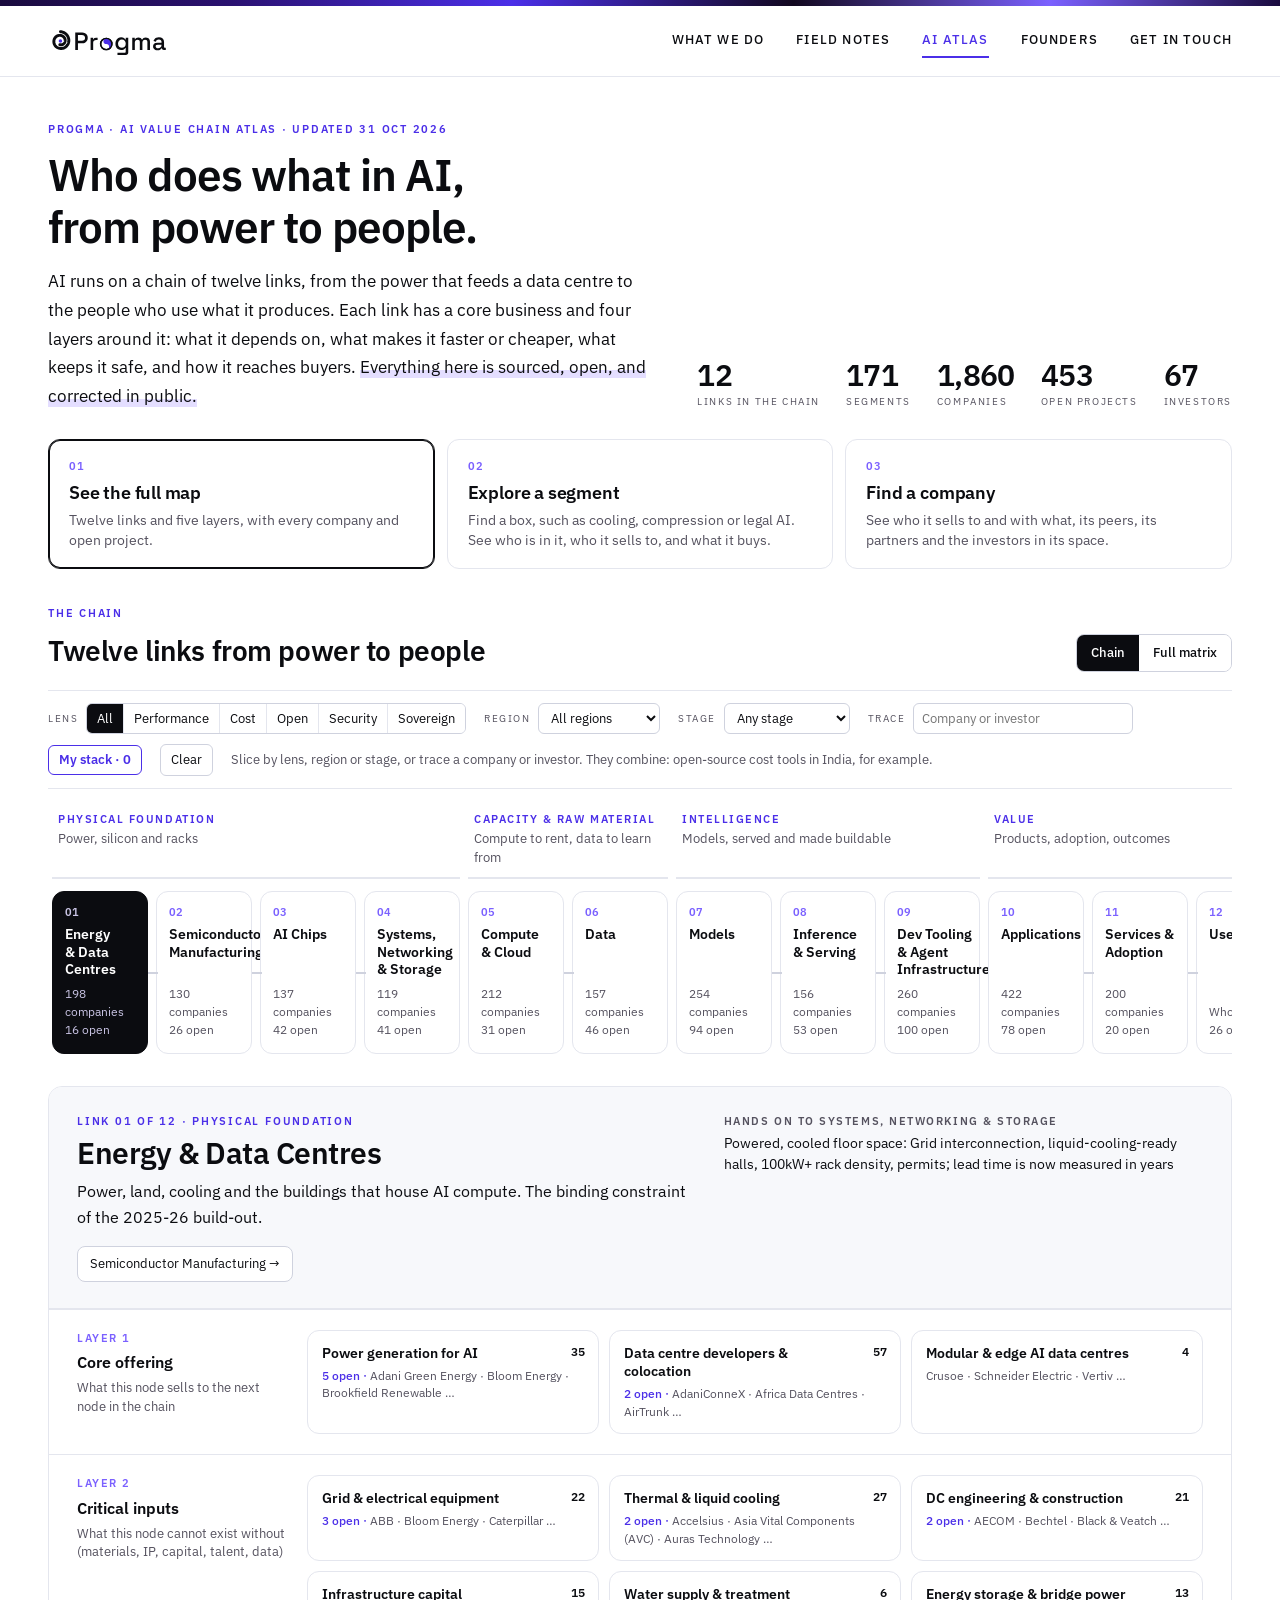
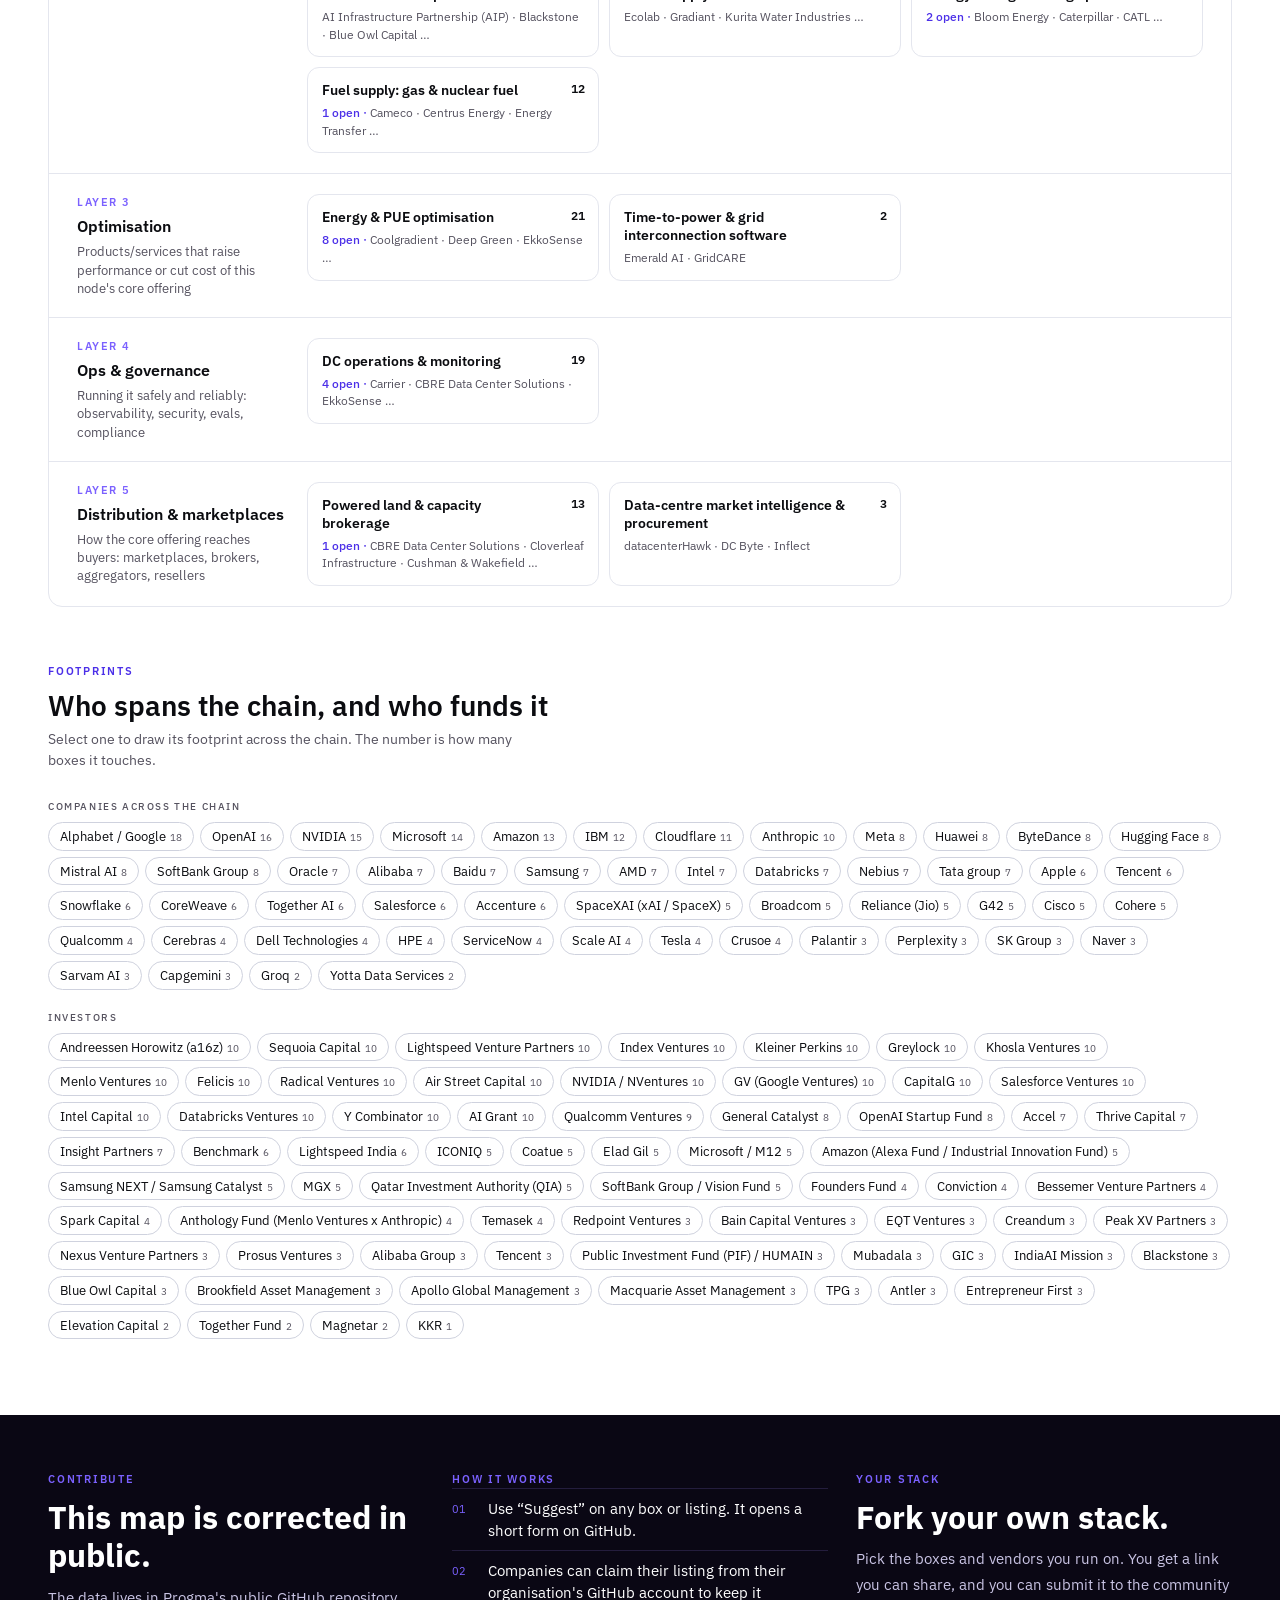
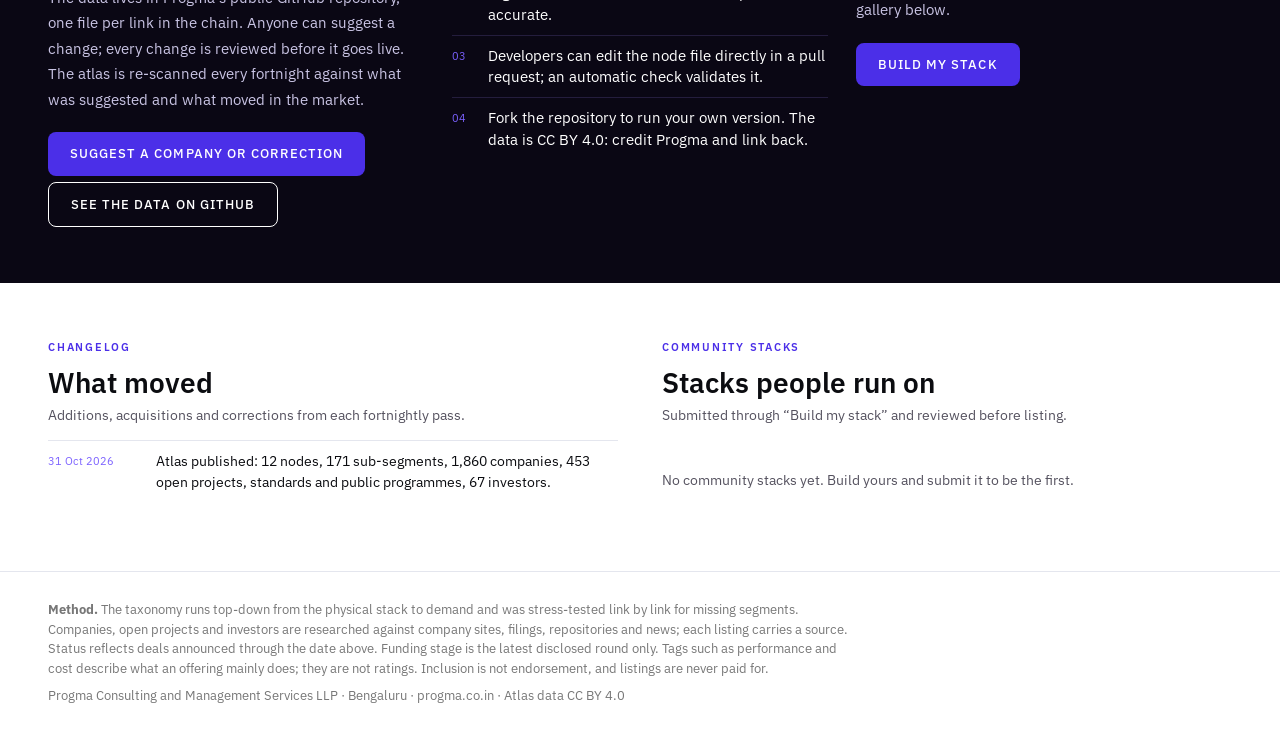
==== commit 54cef60d: "Redesign the AI Value Chain Atlas around the chain, segments and companies Three ways in: the full m" ====
--- a/atlas/index.html
+++ b/atlas/index.html
@@ -8,7 +8,7 @@
 <link rel="preconnect" href="https://fonts.googleapis.com"><link rel="preconnect" href="https://fonts.gstatic.com" crossorigin>
 <link rel="stylesheet" href="https://fonts.googleapis.com/css2?family=IBM+Plex+Sans:wght@400;500;600&display=swap">
 <style>
-/* Layout: a schematic board on the Progma grid. Columns = value-chain nodes, rows = support layers; traces in violet. Light-only, per the Progma site. */
+/* Layout: a schematic board on the Progma grid. Columns = links in the chain, rows = support layers; traces in violet. Light-only, per the Progma site. */
 @font-face{font-family:Plex;src:url(/assets/plex-400.woff2) format('woff2');font-weight:400;font-display:swap}
 @font-face{font-family:Plex;src:url(/assets/plex-500.woff2) format('woff2');font-weight:500;font-display:swap}
 :root{
@@ -44,7 +44,7 @@
 .btn2{display:inline-block;border:1.5px solid var(--ink);background:transparent;color:var(--ink);font-size:13px;font-weight:500;letter-spacing:.08em;text-transform:uppercase;padding:12px 22px;border-radius:8px;text-decoration:none;cursor:pointer}
 
 /* Controls */
-.controls{position:sticky;top:env(safe-area-inset-top,0px);z-index:20;background:var(--white);border-block:1px solid var(--line);padding-block:10px}
+.controls{background:var(--white);border-block:1px solid var(--line);padding-block:12px;margin:0 auto 22px;max-width:1440px}
 .controls .in{max-width:1440px;margin:0 auto;display:flex;flex-wrap:wrap;gap:10px 18px;align-items:center}
 .ctl{display:flex;align-items:center;gap:8px;min-width:0}
 .ctl>label,.ctl>.lb{font-family:var(--f-mono);font-size:10px;letter-spacing:1.5px;text-transform:uppercase;color:var(--muted)}
@@ -57,7 +57,7 @@
 .reset{border:1px solid var(--line2);background:transparent;border-radius:6px;padding:5px 10px;cursor:pointer;font-size:13px}
 .mystack{border:1.5px solid var(--violet);color:var(--violet);background:var(--white);border-radius:6px;padding:4px 10px;cursor:pointer;font-size:13px;font-weight:600}
 .mystack[aria-pressed="true"]{background:var(--violet);color:#fff}
-.slice-note{flex-basis:100%;font-size:13px;color:var(--muted);min-height:1.2em}
+.slice-note{flex-basis:100%;font-size:13px;color:var(--muted);min-height:1.2em;max-width:110ch}
 .slice-note b{color:var(--ink)}
 body::before{content:"";position:fixed;inset:0 0 auto;height:env(safe-area-inset-top,0px);z-index:30;background:var(--white)}
 
@@ -102,6 +102,194 @@
 svg.traces path{fill:none;stroke:var(--violet);stroke-width:1.3;opacity:.45}
 svg.traces circle{fill:var(--violet)}
 
+/* Guided view */
+#guided,#matrix{scroll-margin-top:16px}
+.views{display:flex;justify-content:space-between;align-items:end;gap:16px;flex-wrap:wrap;max-width:1440px;margin:36px auto 18px}
+.views h2{font-family:var(--f-head);font-weight:600;font-size:clamp(22px,2.4vw,28px);letter-spacing:-.015em;margin:8px 0 0}
+.vtabs{display:flex;border:1px solid var(--line2);border-radius:8px;overflow:hidden}
+.vtabs button{border:0;background:var(--white);padding:8px 14px;font-size:13px;font-weight:500;cursor:pointer}
+.vtabs button[aria-pressed="true"]{background:var(--ink);color:#fff}
+.chainwrap{max-width:1440px;margin:0 auto;overflow-x:auto;padding-bottom:6px}
+.chainrow{display:grid;grid-template-columns:repeat(12,minmax(104px,1fr));gap:0;min-width:1180px;position:relative}
+.phase{grid-row:1;padding:0 6px 10px;border-bottom:2px solid var(--line);margin:0 4px 12px}
+.phase b{display:block;font-size:11px;font-weight:600;letter-spacing:.14em;text-transform:uppercase;color:var(--violet)}
+.phase span{display:block;font-size:12.5px;color:var(--muted);margin-top:2px}
+.tile{grid-row:2;position:relative;margin:0 4px;text-align:left;border:1px solid var(--line);background:var(--white);border-radius:12px;padding:12px 12px 14px;cursor:pointer;transition:border-color .15s,background .15s,opacity .15s;min-height:128px;display:flex;flex-direction:column;gap:6px}
+.tile:hover{border-color:var(--violet)}
+.tile .ix{font-size:11px;font-weight:600;color:var(--peri);font-variant-numeric:tabular-nums}
+.tile .tn{font-weight:600;font-size:14px;line-height:1.25;text-wrap:balance}
+.tile .tc{margin-top:auto;font-size:12px;color:var(--muted);font-variant-numeric:tabular-nums}
+.tile .tb{position:absolute;top:10px;right:10px;font-size:10.5px;font-weight:600;border-radius:999px;padding:1px 7px;background:var(--violet);color:#fff}
+.tile[aria-current="true"]{background:var(--ink);border-color:var(--ink);color:#fff}
+.tile[aria-current="true"] .tc,.tile[aria-current="true"] .ix{color:#C9C4E4}
+.tile.dim{opacity:.35}
+.tile.you{box-shadow:inset 0 0 0 2px var(--violet)}
+.tile+.tile::before{content:"";position:absolute;left:-9px;top:50%;width:10px;height:2px;background:var(--line2)}
+.nodeview{max-width:1440px;margin:26px auto 0;border:1px solid var(--line);border-radius:14px;overflow:hidden}
+.nvhead{display:grid;grid-template-columns:minmax(0,1.3fr) minmax(0,1fr);gap:24px;padding:26px 28px;background:var(--tint);border-bottom:1px solid var(--line)}
+.nvhead h3{font-family:var(--f-head);font-weight:600;font-size:clamp(24px,2.6vw,30px);letter-spacing:-.015em;margin:6px 0 8px;line-height:1.2}
+.nvhead p{margin:0;font-size:15.5px;line-height:1.65;max-width:62ch}
+.hand{font-size:13.5px;line-height:1.55;display:grid;gap:12px;align-content:start}
+.hand div b{display:block;font-size:11px;font-weight:600;letter-spacing:.14em;text-transform:uppercase;color:var(--muted);margin-bottom:3px}
+.hand .none{color:var(--fine)}
+.nvnav{display:flex;gap:8px;margin-top:16px;flex-wrap:wrap}
+.nvnav button{border:1px solid var(--line2);background:var(--white);border-radius:8px;padding:7px 12px;font-size:13px;cursor:pointer}
+.nvnav button:hover{border-color:var(--violet);color:var(--violet)}
+.lrow{display:grid;grid-template-columns:210px minmax(0,1fr);gap:20px;padding:20px 28px;border-top:1px solid var(--line)}
+.lrow:first-of-type{border-top:0}
+.lrow .lk{font-size:11px;font-weight:600;letter-spacing:.14em;text-transform:uppercase;color:var(--peri)}
+.lrow h4{margin:4px 0 4px;font-size:16px;font-weight:600}
+.lrow .ld{font-size:12.5px;color:var(--muted);line-height:1.45;margin:0}
+.cards{display:grid;grid-template-columns:repeat(auto-fill,minmax(230px,1fr));gap:10px;align-content:start}
+.scard{position:relative;text-align:left;border:1px solid var(--line);background:var(--white);border-radius:12px;padding:13px 14px;cursor:pointer;transition:border-color .15s,opacity .15s;display:flex;flex-direction:column;gap:5px}
+.scard:hover{border-color:var(--violet)}
+.scard .sn{font-weight:600;font-size:14px;line-height:1.3;padding-right:36px}
+.scard .sc{position:absolute;right:13px;top:12px;font-size:12px;font-weight:600;font-variant-numeric:tabular-nums;color:var(--ink)}
+.scard .sp{font-size:12px;color:var(--muted);line-height:1.45}
+.scard .sp i{font-style:normal;color:var(--violet);font-weight:500}
+.scard .sx{font-size:10.5px;font-weight:600;letter-spacing:.12em;text-transform:uppercase;color:var(--violet)}
+.scard .so{font-size:12px;background:var(--vsoft);border-radius:6px;padding:5px 7px;line-height:1.35}
+.scard.off{opacity:.3}
+.scard.buy{border-color:var(--ink);box-shadow:inset 0 0 0 1px var(--ink)}
+.scard.self{background:var(--deep);border-color:var(--deep)}.scard.self .sn,.scard.self .sc{color:#fff}.scard.self .sp{color:#C9C4E4}.scard.self .sx{color:var(--peri)}
+.scard.traced{border-color:var(--violet);box-shadow:inset 0 0 0 2px var(--violet)}
+.scard .mine{position:absolute;left:-4px;top:-4px;width:10px;height:10px;border-radius:50%;background:var(--violet);border:2px solid var(--white);display:none}
+.scard.has-mine .mine{display:block}
+.lrow .emptyl{font-size:13px;color:var(--fine);padding-top:4px}
+@media (max-width:900px){
+  .chainrow{grid-template-columns:repeat(2,minmax(0,1fr));min-width:0;gap:8px}
+  .phase{grid-row:auto;grid-column:1 / -1 !important;margin:10px 0 0}
+  .tile{grid-row:auto;grid-column:auto !important;margin:0;min-height:0}
+  .tile+.tile::before{display:none}
+  .nvhead{grid-template-columns:1fr;padding:20px}
+  .lrow{grid-template-columns:1fr;padding:16px 20px;gap:10px}
+}
+
+/* Find your place */
+.find{margin-top:0;display:flex;gap:8px;flex-wrap:wrap;max-width:620px}
+.find input{flex:1;min-width:0;font-size:16px;padding:12px 14px;border:1.5px solid var(--ink);border-radius:8px;background:var(--white)}
+.fit{max-width:1440px;margin:8px auto 30px;border:1px solid var(--line);border-radius:14px;overflow:hidden}
+.fit .fh{padding:22px 26px;background:var(--deep);color:#fff;display:flex;justify-content:space-between;gap:16px;flex-wrap:wrap;align-items:start}
+.fit .fh h3{font-weight:600;font-size:26px;letter-spacing:-.015em;margin:6px 0 6px}
+.fit .fh p{margin:0;color:#C9C4E4;font-size:15px;max-width:70ch}
+.fit .fh .label{color:var(--peri)}
+.fit .fh .x2{border:1px solid #fff;background:transparent;color:#fff;border-radius:8px;padding:6px 12px;cursor:pointer;font-size:13px}
+.fit .where{display:flex;flex-wrap:wrap;gap:8px;margin-top:12px}
+.fit .where button{border:1px solid #3a3160;background:#151026;color:#fff;border-radius:999px;padding:5px 12px;font-size:12.5px;cursor:pointer}
+.fit .where button:hover{border-color:var(--peri)}
+.fgrid{display:grid;grid-template-columns:repeat(auto-fit,minmax(min(100%,300px),1fr));gap:0}
+.fcol{padding:20px 26px;border-top:1px solid var(--line);border-right:1px solid var(--line)}
+.fcol h4{margin:4px 0 2px;font-size:16px;font-weight:600}
+.fcol .fd{margin:0 0 10px;font-size:12.5px;color:var(--muted)}
+.fcol ul{list-style:none;margin:0;padding:0}
+.fcol li{padding:8px 0;border-top:1px solid var(--line)}
+.fcol li button.slh{border:0;background:none;padding:0;text-align:left;cursor:pointer;font:inherit;color:var(--ink);width:100%}
+.fcol li .cos{display:flex;flex-wrap:wrap;gap:4px;margin-top:6px}
+.fcol li .cos button{border:1px solid var(--line2);background:var(--white);border-radius:999px;padding:1px 8px;font-size:11.5px;cursor:pointer;color:var(--ink)}
+.fcol li .cos button:hover{border-color:var(--violet);color:var(--violet)}
+.fcol li .cos .more{border-style:dashed;color:var(--muted)}
+.fcol li b{font-size:13.5px;font-weight:600;display:block}
+.fcol li span{font-size:12px;color:var(--muted)}
+.fcol li button.slh:hover b{color:var(--violet)}
+.peers{display:flex;flex-wrap:wrap;gap:6px}
+.peers button{border:1px solid var(--line2);background:var(--white);border-radius:999px;padding:3px 10px;font-size:12.5px;cursor:pointer}
+.peers button:hover{border-color:var(--violet);color:var(--violet)}
+.notfound{padding:24px 26px;display:grid;gap:12px;max-width:760px}
+.notfound p{margin:0;font-size:15px}
+
+.fcol li .rt,.rt{display:inline-block;font-size:10px;font-weight:600;letter-spacing:.08em;text-transform:uppercase;border-radius:4px;padding:1px 6px;margin-right:4px;vertical-align:1px;background:var(--white);border:1px solid var(--line2);color:var(--ink)}
+.fcol li .rt-sells,.rt-sells{background:var(--ink);border-color:var(--ink);color:#fff}.fcol li .rt-optimises,.rt-optimises{background:var(--violet);border-color:var(--violet);color:#fff}.fcol li .rt-secures,.fcol li .rt-implements,.fcol li .rt-finances,.fcol li .rt-complements{color:var(--ink)}.fcol li .rt-channels{color:var(--violet)}.rt-owns{border-color:var(--muted);background:var(--tint)}.rt-secures{border-color:var(--ink)}
+.rt-channels{border-color:var(--peri);color:var(--violet)}.rt-implements{background:var(--tint)}.rt-finances{background:var(--vsoft)}.rt-complements{border-style:dashed}
+/* Ecosystem diagram */
+.egowrap{padding:22px 26px 18px;border-bottom:1px solid var(--line);scroll-margin-top:16px}
+.segego{border:1px solid var(--line);border-radius:14px;max-width:1440px;margin:0 auto 26px}
+.ecrumbs{font-size:13px;color:var(--muted);margin-bottom:12px}
+.ecrumbs button{border:0;background:none;color:var(--violet);cursor:pointer;padding:0;font:inherit;text-decoration:underline}
+.ego{position:relative;display:grid;grid-template-columns:minmax(0,1fr) minmax(240px,300px) minmax(0,1fr);grid-template-areas:"top top top" "left center right" "bottom bottom bottom";gap:44px 56px;padding:26px;border-radius:14px;background-color:var(--tint);background-image:radial-gradient(var(--line2) 1px,transparent 1px);background-size:18px 18px}
+.elines{position:absolute;inset:0;pointer-events:none;overflow:visible;z-index:0}
+.elines path{fill:none;stroke-width:1.4;opacity:.55;transition:opacity .15s,stroke-width .15s}
+.elines circle{fill:var(--ink)}
+.ego.focus .elines path{opacity:.12}.ego.focus .elines path.on{opacity:1;stroke-width:2.4}
+.etop{grid-area:top}.eleft{grid-area:left}.eright{grid-area:right}.ebottom{grid-area:bottom}.ecenter{grid-area:center;display:flex;align-items:center}
+.etop,.eleft,.eright,.ebottom{position:relative;z-index:1;display:grid;gap:16px;align-content:start}
+.etop .ecards,.ebottom .ecards{display:flex;flex-wrap:wrap;justify-content:center;gap:10px}
+.eleft .ecards,.eright .ecards{display:grid;gap:8px}
+.eleft .eh,.eright .eh{text-align:left}
+.eh{font-size:10.5px;font-weight:600;letter-spacing:.14em;text-transform:uppercase;color:var(--muted);text-align:center;margin-bottom:8px}
+.eh span{color:var(--peri)}
+.ecard{position:relative;z-index:1;text-align:left;border:1px solid var(--line);background:var(--white);border-radius:10px;padding:9px 11px;cursor:pointer;display:grid;gap:2px;min-width:170px;max-width:240px;box-shadow:0 1px 2px rgba(11,12,16,.05);transition:border-color .15s,box-shadow .15s,opacity .15s}
+.ecard:hover,.ecard.on{border-color:var(--violet);box-shadow:0 6px 18px rgba(75,47,232,.14)}
+.ego.focus .ecard:not(.on){opacity:.55}
+.ecard .en{font-weight:600;font-size:13px;line-height:1.25}
+.ecard .em{font-size:11px;color:var(--muted)}
+.ecard .et{display:flex;gap:3px;flex-wrap:wrap;margin-top:3px}
+.ecard .et .rt{font-style:normal;font-size:9px;padding:0 5px}
+.emore{font-size:12px;color:var(--fine);align-self:center}
+.ecc{position:relative;z-index:1;width:100%;background:var(--deep);color:#fff;border-radius:14px;padding:18px 18px 16px;box-shadow:0 12px 34px rgba(11,12,16,.16)}
+.ecc .label{color:var(--peri)}
+.ecc b{display:block;font-size:20px;font-weight:600;letter-spacing:-.01em;margin:6px 0 4px}
+.ecc p{margin:0 0 8px;font-size:12.5px;color:#C9C4E4;line-height:1.45}
+.ecb{display:flex;flex-wrap:wrap;gap:4px;margin-top:6px}.ecb span{font-size:11px;border:1px solid #3a3160;border-radius:999px;padding:2px 8px;color:#fff}
+.ecl{margin-top:8px;border:1px solid #fff;background:transparent;color:#fff;border-radius:8px;padding:6px 10px;font-size:12.5px;cursor:pointer}
+.elegend{display:flex;flex-wrap:wrap;gap:6px 16px;align-items:center;margin-top:12px;font-size:12px;color:var(--muted)}
+.elegend span{display:inline-flex;align-items:center;gap:6px}
+.elegend .ehint{flex-basis:100%;color:var(--ink);font-size:12.5px;min-height:2.8em;line-height:1.5}.elegend .ecos{color:var(--muted)}
+@media (max-width:900px){
+  .ego{grid-template-columns:1fr;grid-template-areas:"center" "top" "left" "right" "bottom";gap:22px;padding:16px}
+  .elines{display:none}.etop .ecards,.ebottom .ecards{justify-content:flex-start}.eh{text-align:left}.ecard{max-width:none}
+  .egowrap{padding:16px}
+}
+.fit .fh a.x2.web{display:inline-flex;align-items:center;text-decoration:none;background:#fff;color:var(--deep);font-weight:600}
+.eweb{display:inline-block;margin:2px 0 8px;font-size:12.5px;color:#fff;border-bottom:1px solid var(--peri);text-decoration:none}
+.eweb:hover{color:var(--peri)}
+.pl .links a.site{font-weight:600}
+/* Modes */
+.modes{max-width:1440px;margin:6px auto 34px;display:grid;grid-template-columns:repeat(3,minmax(0,1fr));gap:12px}
+.modes button{text-align:left;border:1px solid var(--line);background:var(--white);border-radius:12px;padding:18px 20px;cursor:pointer;display:grid;gap:4px;transition:border-color .15s}
+.modes button:hover{border-color:var(--violet)}
+.modes button[aria-pressed="true"]{border-color:var(--ink);box-shadow:inset 0 0 0 1px var(--ink)}
+.modes .mk{font-size:11px;font-weight:600;color:var(--peri);letter-spacing:.1em}
+.modes b{font-size:18px;font-weight:600;letter-spacing:-.01em}
+.modes button>span:last-child{font-size:13.5px;color:var(--muted);line-height:1.5}
+.mode{scroll-margin-top:16px}
+.panelhead{max-width:1440px;margin:0 auto 18px;display:flex;gap:16px 28px;flex-wrap:wrap;align-items:end}
+.panelhead .find{margin-top:0;flex:1 1 420px}
+.orpick{display:grid;gap:6px;flex:0 1 320px}
+.orpick select{font-size:15px;padding:11px 12px;border-radius:8px}
+.fitempty{padding:30px 28px;color:var(--muted);font-size:15.5px;line-height:1.7;max-width:80ch}
+.fit .fact{display:flex;gap:8px;flex-wrap:wrap}
+.strip2{display:grid;grid-template-columns:repeat(12,minmax(0,1fr));gap:4px;padding:14px 26px 10px;border-bottom:1px solid var(--line);background:var(--tint)}
+.mc{border:1px solid var(--line2);background:var(--white);border-radius:6px;padding:6px 4px;font-size:10.5px;line-height:1.2;cursor:pointer;min-height:36px;color:var(--muted)}
+.mc.you{background:var(--deep);border-color:var(--deep);color:#fff}
+.mc.sell{background:var(--violet);border-color:var(--violet);color:#fff}
+.mc.up{border-color:var(--ink);color:var(--ink)}
+.legend{grid-column:1 / -1;display:flex;gap:16px;font-size:11.5px;color:var(--muted);margin-top:6px}
+.legend span::before{content:"";display:inline-block;width:10px;height:10px;border-radius:3px;margin-right:6px;vertical-align:-1px;border:1px solid var(--ink)}
+.legend .you::before{background:var(--deep)}.legend .sell::before{background:var(--violet);border-color:var(--violet)}.legend .up::before{background:var(--white)}
+.fcol.wide{grid-column:1 / -1}
+.fcol.wide ul{columns:2 360px;column-gap:28px}
+.fcol.wide li{break-inside:avoid}
+.fcol li em{display:block;font-style:normal;font-size:12px;margin-top:4px;color:var(--ink);background:var(--vsoft);border-radius:6px;padding:4px 7px}
+.fcol li em .via,.fcol li b.via{display:inline;font-weight:600;font-size:12px}
+.peers.backers button{border-color:var(--violet);color:var(--violet)}
+.seglist{max-width:1440px;margin:0 auto;display:grid;gap:22px}
+.sgh{display:flex;gap:10px;align-items:baseline;border-bottom:2px solid var(--line);padding-bottom:6px;margin-bottom:10px}
+.sgh .ix{font-size:11px;font-weight:600;color:var(--peri)}
+.sgh b{font-size:17px;font-weight:600}
+.sgrid{display:grid;grid-template-columns:repeat(auto-fill,minmax(260px,1fr));gap:8px}
+.srow{text-align:left;border:1px solid var(--line);background:var(--white);border-radius:10px;padding:10px 12px;cursor:pointer;display:grid;gap:3px}
+.srow:hover{border-color:var(--violet)}
+.srow .sl{font-size:10.5px;font-weight:600;letter-spacing:.12em;text-transform:uppercase;color:var(--peri)}
+.srow b{font-size:14px;font-weight:600}
+.srow .sd{font-size:12px;color:var(--muted);line-height:1.4}
+.rel{display:grid;gap:8px;margin-top:12px}
+.rel div{display:flex;flex-wrap:wrap;gap:5px;align-items:center}
+.rel b{font-size:11px;font-weight:600;letter-spacing:.12em;text-transform:uppercase;color:var(--muted);margin-right:4px}
+.rel button{border:1px solid var(--line2);background:var(--white);border-radius:999px;padding:2px 9px;font-size:12px;cursor:pointer}
+.rel button:hover{border-color:var(--violet);color:var(--violet)}
+.rel span{font-size:12px;color:var(--fine)}
+@media (max-width:900px){.modes{grid-template-columns:1fr}.strip2{grid-template-columns:repeat(6,minmax(0,1fr));padding:12px 16px}}
+
 /* Drawer */
 .drawer{position:fixed;top:0;right:0;bottom:0;width:min(500px,100%);background:var(--white);border-left:1px solid var(--line2);z-index:50;display:flex;flex-direction:column;box-shadow:0 12px 34px rgba(11,12,16,.16);padding-top:env(safe-area-inset-top,0px);padding-bottom:env(safe-area-inset-bottom,0px);padding-right:env(safe-area-inset-right,0px)}
 .drawer>header{padding:18px 20px 14px;border-bottom:1px solid var(--line)}
@@ -188,34 +376,59 @@
   <div>
     <div class="label">Progma · AI Value Chain Atlas · updated <span id="asof">…</span></div>
     <h1>Who does what in AI, from power to people.</h1>
-    <p class="lede">Columns are the value chain. Rows are the support layers around each node: what it sells, what it needs, what makes it faster or cheaper, what keeps it safe, and how it reaches buyers. Click a box to see the companies and open projects in it. Trace any company or investor to see every box it touches. <em>Everything here is sourced, open, and corrected in public.</em></p>
-    <div class="ctas"><a class="btn" href="#contribute">Contribute or claim a listing</a><button type="button" class="btn2" id="openStack">Build my stack</button></div>
+    <p class="lede">AI runs on a chain of twelve links, from the power that feeds a data centre to the people who use what it produces. Each link has a core business and four layers around it: what it depends on, what makes it faster or cheaper, what keeps it safe, and how it reaches buyers. <em>Everything here is sourced, open, and corrected in public.</em></p>
   </div>
   <div class="stats" id="stats"></div>
-</header></div>
-
-<div class="controls wrap" role="region" aria-label="Slices"><div class="in">
+</header>
+<nav class="modes" aria-label="Ways to use the atlas">
+  <button type="button" data-mode="map" aria-pressed="true"><span class="mk">01</span><b>See the full map</b><span>Twelve links and five layers, with every company and open project.</span></button>
+  <button type="button" data-mode="segment" aria-pressed="false"><span class="mk">02</span><b>Explore a segment</b><span>Find a box, such as cooling, compression or legal AI. See who is in it, who it sells to, and what it buys.</span></button>
+  <button type="button" data-mode="company" aria-pressed="false"><span class="mk">03</span><b>Find a company</b><span>See who it sells to and with what, its peers, its partners and the investors in its space.</span></button>
+</nav></div>
+
+<div class="wrap mode" id="mode-company" hidden>
+  <div class="panelhead">
+    <form class="find" id="findForm" role="search"><label for="findIn" class="label" style="flex-basis:100%">Find a company</label><input id="findIn" list="names" placeholder="Type a company, e.g. Tileward" autocomplete="off"><button class="btn" type="submit">Find</button></form>
+    <div class="orpick"><label for="persona" class="label">Or pick what you are</label><select id="persona"></select></div>
+  </div>
+  <section class="fit" id="fit" aria-live="polite"><div class="fitempty">Type a company or pick what you are. You will see only what matters to you: who you sell to and what you offer them, your peers, your partners and marketplaces, what you build on, and the investors active in your space.</div></section>
+</div>
+
+<div class="wrap mode" id="mode-segment" hidden>
+  <div class="panelhead"><div class="find" style="margin-top:0"><label for="segIn" class="label" style="flex-basis:100%">Find a segment</label><input id="segIn" type="search" placeholder="Try compression, cooling, legal, GPU cloud, or a company name" autocomplete="off"></div></div>
+  <div class="egowrap segego" id="segEgo" hidden></div>
+  <div class="seglist" id="seglist"></div>
+</div>
+
+<div class="mode" id="mode-map">
+<div class="wrap">
+  <div class="views"><div><div class="label">The chain</div><h2 id="viewTitle">Twelve links from power to people</h2></div>
+    <div class="vtabs" role="group" aria-label="View"><button type="button" data-view="guided" aria-pressed="true">Chain</button><button type="button" data-view="matrix" aria-pressed="false">Full matrix</button></div></div>
+<div class="controls" role="region" aria-label="Slices"><div class="in">
   <div class="ctl"><span class="lb" id="lensLb">Lens</span><div class="seg" id="lens" role="group" aria-labelledby="lensLb"></div></div>
-  <div class="ctl"><label for="persona">I am</label><select id="persona"></select></div>
   <div class="ctl"><label for="region">Region</label><select id="region"></select></div>
   <div class="ctl"><label for="stage">Stage</label><select id="stage"></select></div>
   <div class="ctl"><label for="trace">Trace</label><input type="search" id="trace" list="names" placeholder="Company or investor"><datalist id="names"></datalist></div>
-  <div class="ctl"><span class="lb" id="viewLb">View</span><div class="seg" id="density" role="group" aria-labelledby="viewLb"><button type="button" data-v="detail" aria-pressed="true">Detail</button><button type="button" data-v="dense" aria-pressed="false">Overview</button></div></div>
+  <div class="ctl" id="densityCtl" hidden><span class="lb" id="viewLb">Density</span><div class="seg" id="density" role="group" aria-labelledby="viewLb"><button type="button" data-v="detail" aria-pressed="true">Detail</button><button type="button" data-v="dense" aria-pressed="false">Overview</button></div></div>
   <button type="button" class="mystack" id="stackBtn" aria-pressed="false">My stack · <span id="stackN">0</span></button>
-  <button type="button" class="reset" id="reset">Clear slices</button>
+  <button type="button" class="reset" id="reset">Clear</button>
   <div class="slice-note" id="note" aria-live="polite"></div>
 </div></div>
-
-<div class="wrap"><div class="board-scroll" id="scroll"><div class="board" id="board"><p class="empty" style="padding:40px 0">Loading the atlas…</p></div></div></div>
+  <div id="guided">
+    <div class="chainwrap"><div class="chainrow" id="chainrow"><p class="empty">Loading the atlas…</p></div></div>
+    <div class="nodeview" id="nodeview"></div>
+  </div>
+  <div id="matrix" hidden><div class="board-scroll" id="scroll"><div class="board" id="board"></div></div></div>
+</div>
 
 <div class="wrap"><section class="lower">
-  <div><div class="label">Transitions</div><h2>What it takes to move along the chain</h2><p class="sub">Each hand-off between nodes, and the capability, capital or constraint that sits on it.</p><ol class="chain" id="chain"></ol></div>
-  <div><div class="label">Footprints</div><h2>Who spans the chain, and who funds it</h2><p class="sub">Select one to draw its footprint across the board. The number is how many boxes it touches.</p><div class="xn" id="xn"></div></div>
+  <div><div class="label">Footprints</div><h2>Who spans the chain, and who funds it</h2><p class="sub">Select one to draw its footprint across the chain. The number is how many boxes it touches.</p><div class="xn" id="xn"></div></div>
 </section></div>
+</div>
 
 <section class="band" id="contribute"><div class="in wrap">
   <div><div class="label">Contribute</div><h2>This map is corrected in public.</h2>
-    <p>The data lives in Progma's public GitHub repository, one file per value-chain node. Anyone can suggest a change; every change is reviewed before it goes live. The atlas is re-scanned every fortnight against what was suggested and what moved in the market.</p>
+    <p>The data lives in Progma's public GitHub repository, one file per link in the chain. Anyone can suggest a change; every change is reviewed before it goes live. The atlas is re-scanned every fortnight against what was suggested and what moved in the market.</p>
     <a class="btn" id="ghIssue" href="#">Suggest a company or correction</a><a class="btn2" id="ghRepo" href="#">See the data on GitHub</a></div>
   <div><div class="label">How it works</div><ol>
     <li>Use “Suggest” on any box or listing. It opens a short form on GitHub.</li>
@@ -234,7 +447,7 @@
 </section></div>
 
 <footer class="wrap"><div class="in"><div>
-  <p><b>Method.</b> The taxonomy runs top-down from the physical stack to demand and was stress-tested node by node for missing elements. Companies, open projects and investors are researched against company sites, filings, repositories and news; each listing carries a source. Status reflects deals announced through the date above. Funding stage is the latest disclosed round only. Tags such as performance and cost describe what an offering mainly does; they are not ratings. Inclusion is not endorsement, and listings are never paid for.</p>
+  <p><b>Method.</b> The taxonomy runs top-down from the physical stack to demand and was stress-tested link by link for missing segments. Companies, open projects and investors are researched against company sites, filings, repositories and news; each listing carries a source. Status reflects deals announced through the date above. Funding stage is the latest disclosed round only. Tags such as performance and cost describe what an offering mainly does; they are not ratings. Inclusion is not endorsement, and listings are never paid for.</p>
   <p>Progma Consulting and Management Services LLP · Bengaluru · progma.co.in · Atlas data CC BY 4.0</p></div></div></footer>
 
 <aside class="drawer" id="drawer" hidden aria-label="Details"><button type="button" class="x" id="dx">CLOSE</button><header id="dh"></header><div class="body" id="db"></div></aside>
@@ -253,11 +466,11 @@
 async function loadData() {
   if (INLINE) return INLINE;
   const get = p => fetch("data/" + p, {cache: "no-cache"}).then(r => { if (!r.ok) throw new Error(p); return r.json(); });
-  const [meta, taxonomy, cross, investors, stacks] = await Promise.all([get("meta.json"), get("taxonomy.json"), get("cross.json"), get("investors.json"), get("stacks.json").catch(() => ({stacks: []}))]);
+  const [meta, taxonomy, cross, investors, stacks, rel] = await Promise.all([get("meta.json"), get("taxonomy.json"), get("cross.json"), get("investors.json"), get("stacks.json").catch(() => ({stacks: []})), get("links.json").catch(() => ({types: {}, links: []}))]);
   const nodeFiles = await Promise.all(taxonomy.nodes.map(n => get("nodes/" + n.id + ".json").catch(() => ({entries: [], notes: {}}))));
   const players = [], notes = {};
   nodeFiles.forEach(f => { players.push(...(f.entries || [])); Object.assign(notes, f.notes || {}); });
-  return {asof: meta.asof, personas: meta.personas, changelog: meta.changelog || [], taxonomy, players, cross: cross.cross || [], investors: investors.investors || [], notes, stacks: stacks.stacks || []};
+  return {asof: meta.asof, personas: meta.personas, changelog: meta.changelog || [], taxonomy, players, cross: cross.cross || [], investors: investors.investors || [], notes, stacks: stacks.stacks || [], types: rel.types, links: rel.links};
 }
 
 loadData().then(start).catch(e => { $("#board").innerHTML = `<p class="empty">The atlas data did not load (${esc(e.message)}). Refresh, or open the data on GitHub.</p>`; });
@@ -269,13 +482,18 @@
 const bySeg = {}; Object.keys(SEG).forEach(k => bySeg[k] = []);
 P.forEach(p => { p.kind = p.kind || "company"; (p.subsegments || []).forEach(s => bySeg[s] && bySeg[s].push(p)); });
 const isOpen = p => p.kind !== "company";
-const BYKEY = {}; P.forEach(p => BYKEY[keyOf(p.name)] = p);
+const BYKEY = {}; P.forEach(p => { BYKEY[keyOf(p.name)] = p; (p.aka || []).forEach(a => { if (!BYKEY[keyOf(a)]) BYKEY[keyOf(a)] = p; }); });
 
 const LENSES = [{id: "all", name: "All"}, {id: "performance", name: "Performance"}, {id: "cost", name: "Cost"}, {id: "open", name: "Open"}, {id: "security", name: "Security"}, {id: "sovereign", name: "Sovereign"}];
 const STAGES = ["Any stage", "Pre-seed/Seed", "Series A", "Series B", "Series C+", "Public", "Acquired"];
 const PERSONAS = DATA.personas;
 const REGIONS = ["All regions", ...[...new Set(P.map(p => p.region).filter(Boolean))].sort()];
-const st = {lens: "all", persona: "", region: "All regions", stage: "Any stage", trace: "", dense: false, stack: new Set()};
+const st = {lens: "all", persona: "", region: "All regions", stage: "Any stage", trace: "", dense: false, stack: new Set(), node: NODES[0].id, view: "guided", mode: "map", fitSubject: null};
+const PHASES = T.phases || [
+  {name: "Physical foundation", desc: "Power, silicon and racks", nodes: ["n0", "n1", "n2", "n3"]},
+  {name: "Capacity and raw material", desc: "Compute to rent, data to learn from", nodes: ["n4", "n5"]},
+  {name: "Intelligence", desc: "Models, served and made buildable", nodes: ["n6", "n7", "n8"]},
+  {name: "Value", desc: "Products, adoption, outcomes", nodes: ["n9", "n10", "n11"]}];
 const stageOf = p => p.status === "public" ? "Public" : p.status === "acquired" ? "Acquired" : (p.stage || "");
 const tagOK = p => st.lens === "all" || (st.lens === "open" ? (isOpen(p) || (p.tags || []).includes("open-source")) : (p.tags || []).includes(st.lens));
 const passes = p => (st.region === "All regions" || p.region === st.region) && tagOK(p) && (st.stage === "Any stage" || stageOf(p) === st.stage);
@@ -283,7 +501,7 @@
 /* header */
 $("#asof").textContent = DATA.asof;
 const nCo = P.filter(p => !isOpen(p)).length, nOpen = P.length - nCo;
-$("#stats").innerHTML = [[NODES.length, "nodes"], [Object.keys(SEG).length, "sub-segments"], [nCo, "companies"], [nOpen, "open projects"], [INV.length, "investors"]].filter(([n]) => n > 0).map(([n, l]) => `<div class="stat"><b>${n.toLocaleString()}</b><span>${l}</span></div>`).join("");
+$("#stats").innerHTML = [[NODES.length, "links in the chain"], [Object.keys(SEG).length, "segments"], [nCo, "companies"], [nOpen, "open projects"], [INV.length, "investors"]].filter(([n]) => n > 0).map(([n, l]) => `<div class="stat"><b>${n.toLocaleString()}</b><span>${l}</span></div>`).join("");
 $("#ghRepo").href = REPO + "/tree/main/atlas";
 $("#ghIssue").href = issueURL("atlas-suggest.yml", "[Atlas] ");
 
@@ -292,7 +510,7 @@
 $("#persona").innerHTML = `<option value="">Anyone</option>` + PERSONAS.map(p => `<option value="${p.id}">${esc(p.name)}</option>`).join("");
 $("#region").innerHTML = REGIONS.map(r => `<option>${esc(r)}</option>`).join("");
 $("#stage").innerHTML = STAGES.map(r => `<option>${esc(r)}</option>`).join("");
-const traceNames = [...new Set([...X.map(x => x.name), ...INV.map(i => i.name), ...P.map(p => p.name)])];
+const traceNames = [...new Set([...X.map(x => x.name), ...INV.map(i => i.name), ...P.map(p => p.name), ...P.flatMap(p => p.aka || [])])];
 $("#names").innerHTML = traceNames.map(n => `<option value="${esc(n)}"></option>`).join("");
 
 /* board */
@@ -345,7 +563,46 @@
   document.querySelectorAll("#lens button").forEach(b => b.setAttribute("aria-pressed", b.dataset.v === st.lens));
   document.querySelectorAll("#xn button").forEach(b => b.setAttribute("aria-pressed", !!tr && b.dataset.n === tr.name));
   $("#stackN").textContent = st.stack.size; $("#stackBtn").setAttribute("aria-pressed", st.stack.size > 0);
-  noteText(per, tr); writeHash(); requestAnimationFrame(drawTraces);
+  noteText(per, tr); renderGuided(per, tr, mineSegs); writeHash(); if (st.view === "matrix") requestAnimationFrame(drawTraces);
+}
+function nodeEntries(n) { const set = new Set(); n.subsegments.forEach(s => bySeg[s.id].filter(passes).forEach(p => set.add(p))); return [...set]; }
+function renderGuided(per, tr, mineSegs) {
+  const filtered = st.lens !== "all" || st.region !== "All regions" || st.stage !== "Any stage";
+  let row = "";
+  const tileHTML = {};
+  NODES.forEach((n, i) => {
+    const es = nodeEntries(n), op = es.filter(isOpen).length;
+    const tHits = tr ? n.subsegments.filter(s => tr.roles.has(s.id)).length : 0;
+    const pHits = per ? n.subsegments.filter(s => per.self.includes(s.id) || per.buys.includes(s.id)).length : 0;
+    const dim = (tr && !tHits) || (per && !pHits) || (filtered && !es.length && n.id !== "n11");
+    const you = per && n.subsegments.some(s => per.self.includes(s.id));
+    const badge = tr && tHits ? tHits : per && pHits ? pHits : "";
+    tileHTML[n.id] = `<button type="button" class="tile${dim ? " dim" : ""}${you ? " you" : ""}" data-node="${n.id}" aria-current="${st.node === n.id}" style="grid-column:${i + 1}">
+      <span class="ix">${String(i + 1).padStart(2, "0")}</span><span class="tn">${esc(n.name)}</span>
+      <span class="tc">${n.id === "n11" ? "Who buys" : `${(es.length - op).toLocaleString()} companies`}${op ? `<br>${op} open` : ""}</span>${badge ? `<span class="tb">${badge}</span>` : ""}</button>`;
+  });
+  PHASES.forEach(ph => { const i0 = NODES.findIndex(n => n.id === ph.nodes[0]); row += `<div class="phase" style="grid-column:${i0 + 1} / span ${ph.nodes.length}"><b>${esc(ph.name)}</b><span>${esc(ph.desc)}</span></div>` + ph.nodes.map(id => tileHTML[id] || "").join(""); });
+  $("#chainrow").innerHTML = row;
+  const n = NODES.find(x => x.id === st.node), idx = NODES.indexOf(n), nm = id => NODES.find(x => x.id === id).name;
+  const inb = T.transitions.filter(t => t.to === n.id), outb = T.transitions.filter(t => t.from === n.id);
+  const hand = (lst, dir) => lst.length ? lst.map(t => `<div><b>${dir === "in" ? "Gets here from " + esc(nm(t.from)) : "Hands on to " + esc(nm(t.to))}</b>${esc(t.name)}: ${esc(t.needs)}</div>`).join("") : "";
+  let h = `<div class="nvhead"><div><div class="label">Link ${String(idx + 1).padStart(2, "0")} of ${NODES.length} · ${esc((PHASES.find(p => p.nodes.includes(n.id)) || {}).name || "")}</div><h3>${esc(n.name)}</h3><p>${esc(n.desc)}</p>
+    <div class="nvnav">${idx > 0 ? `<button type="button" data-node="${NODES[idx - 1].id}">← ${esc(NODES[idx - 1].name)}</button>` : ""}${idx < NODES.length - 1 ? `<button type="button" data-node="${NODES[idx + 1].id}">${esc(NODES[idx + 1].name)} →</button>` : ""}</div></div>
+    <div class="hand">${hand(inb, "in") + hand(outb, "out") || `<div class="none">The start of the chain.</div>`}</div></div>`;
+  LAYERS.forEach((l, li) => {
+    const segs = n.subsegments.filter(s => s.layer === l.id);
+    h += `<div class="lrow"><div><div class="lk">Layer ${li + 1}</div><h4>${esc(l.name)}</h4><p class="ld">${esc(l.desc)}</p></div>`;
+    if (!segs.length) { h += `<div class="emptyl">No distinct segment here yet. <a href="${esc(issueURL("atlas-suggest.yml", "[Atlas] New segment in " + n.name + " / " + l.name))}" target="_blank" rel="noopener">Suggest one</a></div></div>`; return; }
+    h += `<div class="cards">` + segs.map(s => {
+      const list = bySeg[s.id].filter(passes), op = list.filter(isOpen).length, demand = s.id.startsWith("n11.") && !bySeg[s.id].length;
+      const isSelf = per && per.self.includes(s.id), isBuy = per && per.buys.includes(s.id), t = tr && tr.roles.get(s.id);
+      const off = (filtered && !list.length && !demand) || (per && !isSelf && !isBuy) || (tr && !t);
+      const cls = ["scard", off ? "off" : "", isSelf ? "self" : isBuy ? "buy" : "", t ? "traced" : "", mineSegs.has(s.id) ? "has-mine" : ""].join(" ");
+      const names = demand ? esc(s.desc) : (op ? `<i>${op} open · </i>` : "") + esc(list.slice(0, 3).map(p => p.name).join(" · ") + (list.length > 3 ? " …" : ""));
+      return `<button type="button" class="${cls}" data-seg="${s.id}"><span class="mine"></span><span class="sn">${esc(s.name)}</span>${demand ? "" : `<span class="sc">${list.length}</span>`}<span class="sp">${names}</span>${isSelf ? `<span class="sx">You are here</span>` : isBuy ? `<span class="sx">In your stack</span>` : ""}${t ? `<span class="so">${esc(t)}</span>` : ""}</button>`;
+    }).join("") + `</div></div>`;
+  });
+  $("#nodeview").innerHTML = h;
 }
 function noteText(per, tr) {
   const bits = [], lensName = LENSES.find(l => l.id === st.lens).name.toLowerCase();
@@ -355,7 +612,7 @@
   if (st.stage !== "Any stage") bits.push(`Stage: <b>${esc(st.stage)}</b> (latest disclosed round only).`);
   if (tr) bits.push(`<b>${esc(tr.name)}</b> ${tr.investor ? "backs companies in" : "touches"} ${tr.roles.size} boxes${tr.summary ? ". " + esc(tr.summary) : "."}`);
   if (per && (st.lens !== "all" || st.region !== "All regions")) { const n = new Set(); per.buys.forEach(s => (bySeg[s] || []).filter(passes).forEach(p => n.add(p.name))); bits.push(`<b>${n.size}</b> options in this slice of your stack.`); }
-  $("#note").innerHTML = bits.join(" ") || "Pick a lens, a persona, a region or a stage. They combine: an inference provider's cost stack in India, for example.";
+  $("#note").innerHTML = bits.join(" ") || "Slice by lens, region or stage, or trace a company or investor. They combine: open-source cost tools in India, for example.";
 }
 function drawTraces() {
   const svg = $("#svg"), lane = $("#lane"), board = $("#board"); if (!svg) return;
@@ -389,7 +646,7 @@
   <p>${esc(p.one_liner)}</p>${open && p.access ? `<div class="acc">${esc(p.access)}</div>` : ""}${!open && p.last_round ? `<div class="chg">${esc(p.last_round)}</div>` : ""}${p.note ? `<div class="chg">${esc(p.note)}</div>` : ""}
   <div class="tags">${stg}${tags}</div>
   <div class="links"><button type="button" class="add" data-add="${esc(k)}" aria-pressed="${st.stack.has(k)}">${st.stack.has(k) ? "In my stack" : "+ My stack"}</button>
-  ${p.url ? `<a href="${esc(p.url)}" target="_blank" rel="noopener">Site</a>` : ""}${p.repo ? `<a href="${esc(p.repo)}" target="_blank" rel="noopener">Repo</a>` : ""}${p.source ? `<a href="${esc(p.source)}" target="_blank" rel="noopener">Source</a>` : ""}
+  ${p.url ? `<a class="site" href="${esc(p.url)}" target="_blank" rel="noopener">${esc(hostOf(p.url) || "Website")} ↗</a>` : ""}${p.repo ? `<a href="${esc(p.repo)}" target="_blank" rel="noopener">Repo</a>` : ""}${p.source ? `<a href="${esc(p.source)}" target="_blank" rel="noopener">Source</a>` : ""}
   ${multi ? `<button type="button" class="linkbtn" data-trace="${esc(p.name)}">Trace ${p.subsegments.length} boxes</button>` : ""}
   <a href="${esc(sug)}" target="_blank" rel="noopener">Suggest edit</a>${open ? "" : `<a href="${esc(claim)}" target="_blank" rel="noopener">Claim</a>`}</div></div>`;
 }
@@ -404,6 +661,7 @@
   const shown = segTab === "open" ? op : segTab === "co" ? co : list;
   const add = issueURL("atlas-suggest.yml", `[Atlas] Add to ${s.name}`, `Box: ${s.name} (${id})\nCompany or project:\nWebsite:\nOne line on what it sells:\nSource:\n`);
   const head = `<div class="label">${esc(s.node.name)} · ${esc(l.name)}</div><h3>${esc(s.name)}</h3><p class="desc">${esc(s.desc)}</p>${DATA.notes[id] ? `<p class="note">${esc(DATA.notes[id])}</p>` : ""}
+  <div class="rel">${["out", "in"].map(side => { const ls = side === "out" ? OUT[id] : IN[id].filter(l => l.type !== "complements"); const by = {}; ls.forEach(l => (by[l.type] = by[l.type] || new Set()).add(side === "out" ? l.to : l.from)); return Object.entries(by).map(([t, set]) => { const ids = [...set].sort(bySegOrder); return `<div><b>${esc(side === "out" ? TYPES[t].label : TYPES[t].inverse)}</b>${ids.slice(0, 8).map(c => `<button type="button" data-seg="${c}">${esc(SEG[c].name)}</button>`).join("")}${ids.length > 8 ? `<span>+${ids.length - 8} more</span>` : ""}</div>`; }).join(""); }).join("")}</div>
   <div class="subtabs" role="group" aria-label="Show"><button type="button" data-tab="all" aria-pressed="${segTab === "all"}">All ${list.length}</button><button type="button" data-tab="co" aria-pressed="${segTab === "co"}">Companies ${co.length}</button><button type="button" data-tab="open" aria-pressed="${segTab === "open"}">Open ${op.length}</button></div>
   <div class="acts"><a class="btn2" href="${esc(add)}" target="_blank" rel="noopener">Suggest an addition</a></div>`;
   const filt = list.length !== all.length ? `<p class="empty">Showing ${list.length} of ${all.length} after slices.</p>` : "";
@@ -426,46 +684,256 @@
 
 /* hash: #seg=…, #trace=…, #stack=… */
 function writeHash() {
-  const parts = []; if (st.trace) parts.push("trace=" + encodeURIComponent(st.trace)); if (st.stack.size) parts.push("stack=" + [...st.stack].map(encodeURIComponent).join(","));
-  const h = parts.length ? "#" + parts.join("&") : ""; if (location.hash !== h) try { history.replaceState(null, "", h || location.pathname + location.search); } catch (e) {}
+  const parts = []; if (st.mode && st.mode !== "map") parts.push("mode=" + st.mode); if (st.mode === "company" && st.fitSubject) parts.push(st.fitSubject.persona ? "as=" + st.persona : "find=" + encodeURIComponent(st.fitSubject.name)); if (st.mode === "map" && st.node !== NODES[0].id) parts.push("node=" + st.node); if (st.mode === "map" && st.trace) parts.push("trace=" + encodeURIComponent(st.trace)); if (st.stack.size) parts.push("stack=" + [...st.stack].map(encodeURIComponent).join(","));
+  const h = parts.length ? "#" + parts.join("&") : ""; if ((location.hash || "") !== h) try { history.replaceState(null, "", h || location.pathname + location.search); } catch (e) {}
 }
 function readHash() {
   const h = new URLSearchParams(location.hash.slice(1));
+  if (h.get("find")) setTimeout(() => { $("#findIn").value = h.get("find"); findCompany(h.get("find")); }, 60);
+  else if (h.get("as")) setTimeout(() => { $("#persona").value = h.get("as"); personaFit(h.get("as")); }, 60);
+  else if (h.get("mode") === "segment") setTimeout(() => setMode("segment"), 60);
+  if (h.get("node") && NODES.some(n => n.id === h.get("node"))) st.node = h.get("node");
   if (h.get("trace")) { st.trace = h.get("trace"); $("#trace").value = st.trace; }
   if (h.get("stack")) h.get("stack").split(",").map(decodeURIComponent).forEach(k => BYKEY[k] && st.stack.add(k));
   if (h.get("seg") && SEG[h.get("seg")]) setTimeout(() => showSeg(h.get("seg")), 50);
 }
 
 /* lower sections */
-$("#chain").innerHTML = T.transitions.map(t => { const a = NODES.find(x => x.id === t.from), b = NODES.find(x => x.id === t.to); return `<li><span class="ft">${esc(a.short).toUpperCase()} → ${esc(b.short).toUpperCase()}</span><b>${esc(t.name)}</b><p>${esc(t.needs)}</p></li>`; }).join("");
 const pills = arr => arr.slice().sort((a, b) => b.roles.length - a.roles.length).map(x => `<button type="button" data-n="${esc(x.name)}" aria-pressed="false">${esc(x.name)}<small>${x.roles.length}</small></button>`).join("");
 $("#xn").innerHTML = `<h3>Companies across the chain</h3>${pills(X)}<h3>Investors</h3>${INV.length ? pills(INV) : `<span class="sub">Investor footprints are being added.</span>`}`;
 $("#log").innerHTML = (DATA.changelog || []).map(c => `<li><span class="d">${esc(c.date)}</span><span>${esc(c.text)}</span></li>`).join("") || `<li><span class="d">—</span><span>No changes yet.</span></li>`;
 $("#stacks").innerHTML = (DATA.stacks || []).length ? DATA.stacks.map((s, i) => `<div class="s"><div><b>${esc(s.title)}</b><br><span class="meta">${esc(s.by || "")} · ${s.items.length} listings</span></div><button type="button" class="btn2" data-gallery="${i}">Open on map</button></div>`).join("") : `<p class="empty">No community stacks yet. Build yours and submit it to be the first.</p>`;
 
+function focusTrace() { const tr = traceTarget(); if (tr && st.view === "guided") { const first = NODES.find(n => n.subsegments.some(s => tr.roles.has(s.id))); if (first && !NODES.find(n => n.id === st.node).subsegments.some(s => tr.roles.has(s.id))) st.node = first.id; } update(); (st.view === "guided" ? $("#guided") : $("#scroll")).scrollIntoView({behavior: "smooth", block: "start"}); }
+/* ---------- relationships (typed graph) ---------- */
+const TYPES = DATA.types || {}, LINKS = DATA.links || [];
+const OUT = {}, IN = {}; Object.keys(SEG).forEach(id => { OUT[id] = []; IN[id] = []; });
+LINKS.forEach(l => { if (!SEG[l.from] || !SEG[l.to]) return; OUT[l.from].push(l); IN[l.to].push(l); if (l.type === "complements") { OUT[l.to].push({...l, from: l.to, to: l.from}); IN[l.from].push({...l, from: l.to, to: l.from}); } });
+const nodeIdx = id => NODES.findIndex(n => n.id === SEG[id].node.id);
+const bySegOrder = (a, b) => nodeIdx(a) - nodeIdx(b);
+const nearTo = segs => { const idx = segs.map(s => nodeIdx(s)); return (a, b) => Math.min(...idx.map(i => Math.abs(nodeIdx(a) - i))) - Math.min(...idx.map(i => Math.abs(nodeIdx(b) - i))) || bySegOrder(a, b); };
+const TAG = {sells: "Sells", optimises: "Optimises", secures: "Secures", channels: "Distributes", implements: "Implements", finances: "Funds", complements: "Partners", owns: "Owns"};
+function topNames(id, excl, n = 3) { return bySeg[id].filter(p => keyOf(p.name) !== excl).slice(0, n).map(p => p.name).join(" · "); }
+function segLine(id, excl, extra) {
+  const s = SEG[id], list = bySeg[id].filter(p => keyOf(p.name) !== excl), c = list.length, max = 10;
+  return `<li><button type="button" class="slh" data-seg="${id}"><b>${esc(s.name)}</b><span>${esc(s.node.name)}${c ? ` · ${c} listed` : " · " + esc(s.desc)}</span></button>${extra ? `<em>${extra}</em>` : ""}${c ? `<div class="cos">${list.slice(0, max).map(p => `<button type="button" data-find="${esc(p.name)}">${esc(p.name)}</button>`).join("")}${c > max ? `<button type="button" class="more" data-seg="${id}">+${c - max} more</button>` : ""}</div>` : ""}</li>`; }
+function chips(list, attr) { return list.map(o => `<button type="button" ${attr}="${esc(o.name)}">${esc(o.name)}</button>`).join(""); }
+function groupLinks(links, side) { const m = new Map(); links.forEach(l => { const k = side === "out" ? l.to : l.from; if (!m.has(k)) m.set(k, []); if (!m.get(k).some(x => x.type === l.type && x.flow === l.flow)) m.get(k).push(l); }); return m; }
+function linkNote(ls, own) { return ls.map(l => `<span class="rt rt-${l.type}">${TAG[l.type]}</span> ${own && own.size > 1 && own.has(l.from) ? `<b class="via">${esc(SEG[l.from].name)}:</b> ` : ""}${esc(l.flow)}`).join("<br>"); }
+function hostOf(u) { try { return new URL(u).hostname.replace(/^www\./, ""); } catch (e) { return ""; } }
+function renderFit(sub) {
+  const own = new Set(sub.segs), kk = sub.key || "";
+  const outs = sub.segs.flatMap(s => OUT[s]).filter(l => !own.has(l.to));
+  const ins = sub.segs.flatMap(s => IN[s]).filter(l => !own.has(l.from));
+  const sellTypes = ["sells", "optimises", "secures", "implements", "channels", "finances"];
+  const custMap = groupLinks(outs.filter(l => sellTypes.includes(l.type)), "out");
+  const custIds = [...custMap.keys()].sort((a, b) => bySegOrder(a, b));
+  const near = nearTo(sub.segs);
+  const inBy = t => [...groupLinks(ins.filter(l => l.type === t), "in").entries()].sort((a, b) => near(a[0], b[0]));
+  const partners = [...groupLinks(outs.filter(l => l.type === "complements"), "out").entries()];
+  const seen = new Set([kk]), peers = []; sub.segs.forEach(s => bySeg[s].forEach(o => { const k = keyOf(o.name); if (!seen.has(k)) { seen.add(k); peers.push(o); } }));
+  const nm = sub.name.toLowerCase().replace(/\s*\(.*\)/, "").trim();
+  const backers = sub.persona ? [] : INV.filter(i => i.roles.some(r => (r.portfolio || "").toLowerCase().split(/[,;]\s*/).some(x => x.replace(/\s*\(.*\)/, "").trim() === nm)));
+  const active = INV.map(i => ({i, n: i.roles.filter(r => own.has(r.subsegment)).length})).filter(x => x.n && !backers.includes(x.i)).sort((a, b) => b.n - a.n).slice(0, 10).map(x => x.i);
+  const funders = inBy("finances");
+  const myNodes = new Set(sub.segs.map(s => SEG[s].node.id)), custNodes = new Set(custIds.map(c => SEG[c].node.id)), upNodes = new Set(ins.filter(l => l.type === "sells").map(l => SEG[l.from].node.id));
+  const strip = NODES.map(n => { const c = myNodes.has(n.id) ? "you" : custNodes.has(n.id) ? "sell" : upNodes.has(n.id) ? "up" : ""; return `<button type="button" class="mc ${c}" data-gonode="${n.id}" title="${esc(n.name)}"><span>${esc(n.short)}</span></button>`; }).join("");
+  const list = (pairs, max) => pairs.length ? `<ul>${pairs.slice(0, max).map(([id, ls]) => segLine(id, kk, linkNote(ls, own))).join("")}</ul>${pairs.length > max ? `<p class="fd">+${pairs.length - max} more</p>` : ""}` : "";
+  const sec = (title, desc, body, wide) => body ? `<div class="fcol${wide ? " wide" : ""}"><div class="label">${title}</div>${desc ? `<p class="fd">${desc}</p>` : ""}${body}</div>` : "";
+  const who = sub.persona ? "you" : esc(sub.name);
+  $("#fit").innerHTML = `<div class="fh"><div><div class="label">${sub.persona ? "Your view" : "Where it fits"}</div><h3>${esc(sub.name)}</h3>${sub.oneLiner ? `<p>${esc(sub.oneLiner)}</p>` : ""}
+      <div class="where">${sub.segs.map(s => `<button type="button" data-seg="${s}">${esc(SEG[s].node.name)} · ${esc(SEG[s].name)}</button>`).join("")}</div></div>
+      <div class="fact">${sub.url ? `<a class="x2 web" href="${esc(sub.url)}" target="_blank" rel="noopener">Visit ${esc(sub.host)} ↗</a>` : ""}<button type="button" class="x2" data-showmap>See it on the full map</button></div></div>
+    <div class="strip2" aria-label="Where this sits in the chain">${strip}<div class="legend"><span class="you">${sub.persona ? "You" : "Its boxes"}</span><span class="sell">Who it sells to or serves</span><span class="up">What it builds on</span></div></div>
+    <div class="egowrap" id="fitEgo"></div>
+    <div class="fgrid">
+      ${sec("Who " + (sub.persona ? "you sell" : "it sells") + " to, and with what", "Each buyer box, the relationship, and what flows to it. The companies already in each box are the prospects.", list(custIds.map(c => [c, custMap.get(c)]), 16), true)}
+      ${sec("Peers", `${peers.length} others in the same boxes: competitors, alternatives, possible partners.`, peers.length ? `<div class="peers">${chips(peers.slice(0, 30), "data-find")}</div>` : "")}
+      ${sec("Partners", "Boxes it integrates or co-sells with.", list(partners, 8))}
+      ${sec("Ownership", "Captive units: boxes it owns, or the parent box it is part of.", list([...groupLinks(outs.filter(l => l.type === "owns"), "out").entries(), ...inBy("owns")], 6))}
+      ${sec("Sold through", "Marketplaces, aggregators, partner programmes and channels for this kind of offering.", list(inBy("channels"), 8))}
+      ${sec("Implemented by", "Services firms that deploy this kind of offering.", list(inBy("implements"), 6))}
+      ${sec("What " + (sub.persona ? "you build" : who + " builds") + " on", "Suppliers of the products, capacity, models and data it depends on.", list(inBy("sells"), 12))}
+      ${sec("What makes " + who + " faster or cheaper", "Optimisation vendors aimed at its boxes, nearest in the chain first.", list(inBy("optimises"), 20))}
+      ${sec("What keeps " + who + " safe and compliant", "Security, monitoring, evaluation and governance aimed at its boxes, nearest first.", list(inBy("secures"), 20))}
+      ${sec("Capital", backers.length ? "Backers named in public portfolios, then investors active in its boxes." : "Investors with portfolio companies in its boxes, and other sources of capital.", (backers.length || active.length || funders.length) ? `${backers.length ? `<div class="peers backers">${chips(backers, "data-inv")}</div>` : ""}${active.length ? `<div class="peers">${chips(active, "data-inv")}</div>` : ""}${funders.length ? list(funders, 4) : ""}` : "")}
+    </div>
+    ${sub.persona ? "" : `<div class="notfound" style="padding-top:14px"><p style="font-size:13px;color:var(--muted)">Is this wrong or out of date? <a href="${esc(issueURL("atlas-correct.yml", "[Atlas] Correction: " + sub.name))}" target="_blank" rel="noopener">Suggest a correction</a> or <a href="${esc(issueURL("atlas-claim.yml", "[Atlas] Claim: " + sub.name))}" target="_blank" rel="noopener">claim this listing</a>.</p></div>`}`;
+  st.fitSubject = sub;
+  renderEgo($("#fitEgo"), {title: sub.name, sub: "", segs: sub.segs, root: true, url: sub.url});
+}
+/* ---------- ecosystem diagram ---------- */
+const EGO_STYLE = {sells: {c: "var(--ink)", d: ""}, optimises: {c: "var(--violet)", d: ""}, secures: {c: "var(--ink)", d: "5 4"}, channels: {c: "var(--peri)", d: ""}, implements: {c: "var(--muted)", d: "2 3"}, complements: {c: "var(--fine)", d: "2 3"}, finances: {c: "var(--peri)", d: "6 3"}, owns: {c: "var(--muted)", d: ""}};
+const egoState = {};
+function egoGroups(segs) {
+  const own = new Set(segs);
+  const outs = segs.flatMap(s => OUT[s]).filter(l => !own.has(l.to)), ins = segs.flatMap(s => IN[s]).filter(l => !own.has(l.from));
+  const near = nearTo(segs), g = (ls, side) => [...groupLinks(ls, side).entries()].sort((a, b) => near(a[0], b[0]));
+  return {
+    top: [["Builds on", g(ins.filter(l => l.type === "sells" || l.type === "finances"), "in")]],
+    left: [["Made faster or cheaper by", g(ins.filter(l => l.type === "optimises"), "in")], ["Kept safe and compliant by", g(ins.filter(l => l.type === "secures"), "in")]],
+    right: [["Partners", g(outs.filter(l => l.type === "complements"), "out")], ["Sold through", g(ins.filter(l => l.type === "channels"), "in")], ["Implemented by", g(ins.filter(l => l.type === "implements"), "in")], ["Ownership", g([...outs.filter(l => l.type === "owns")], "out").concat(g(ins.filter(l => l.type === "owns"), "in"))]],
+    bottom: [["Sells to and serves", g(outs.filter(l => !["complements", "owns"].includes(l.type)), "out")]],
+  };
+}
+function egoCard(id, ls, max) {
+  const s = SEG[id], types = [...new Set(ls.map(l => l.type))];
+  return `<button type="button" class="ecard" data-ego="${id}" data-types="${types.join(" ")}" data-flow="${esc(ls.map(l => TAG[l.type] + ": " + l.flow).join(" · "))}" data-cos="${esc(bySeg[id].slice(0, 10).map(p => p.name).join(", ") + (bySeg[id].length > 10 ? ` and ${bySeg[id].length - 10} more` : ""))}">
+    <span class="en">${esc(s.name)}</span><span class="em">${esc(s.node.short)}${bySeg[id].length ? " · " + bySeg[id].length : ""}</span>
+    <span class="et">${types.map(t => `<i class="rt rt-${t}">${TAG[t]}</i>`).join("")}</span></button>`;
+}
+function egoGroupHTML(title, pairs, max) {
+  if (!pairs.length) return "";
+  return `<div class="egrp"><div class="eh">${esc(title)} <span>${pairs.length}</span></div><div class="ecards">${pairs.slice(0, max).map(([id, ls]) => egoCard(id, ls)).join("")}${pairs.length > max ? `<span class="emore">+${pairs.length - max} more in the lists below</span>` : ""}</div></div>`;
+}
+function renderEgo(el, center) {
+  // center = {key, title, sub, segs, root}
+  const st2 = egoState[el.id] = egoState[el.id] || {trail: []};
+  if (center.root) st2.trail = [center]; else st2.trail.push(center);
+  drawEgo(el);
+}
+function drawEgo(el) {
+  const st2 = egoState[el.id], c = st2.trail[st2.trail.length - 1], G = egoGroups(c.segs);
+  const sideHTML = (groups, max) => groups.map(([t, p]) => egoGroupHTML(t, p, max)).join("");
+  const crumbs = st2.trail.length > 1 ? `<div class="ecrumbs">${st2.trail.map((x, i) => i < st2.trail.length - 1 ? `<button type="button" data-egoback="${i}">${esc(x.title)}</button> → ` : `<b>${esc(x.title)}</b>`).join("")}</div>` : "";
+  el.innerHTML = `${crumbs}<div class="ego">
+    <svg class="elines" aria-hidden="true"></svg>
+    <div class="etop">${sideHTML(G.top, 6)}</div>
+    <div class="eleft">${sideHTML(G.left, 10)}</div>
+    <div class="ecenter"><div class="ecc" data-center><div class="label">${c.segs.length > 1 ? "Company" : esc(SEG[c.segs[0]].node.name)}</div><b>${esc(c.title)}</b>${c.sub ? `<p>${esc(c.sub)}</p>` : ""}
+      ${c.url ? `<a class="eweb" href="${esc(c.url)}" target="_blank" rel="noopener">${esc(hostOf(c.url))} ↗</a>` : ""}${c.segs.length > 1 ? `<div class="ecb">${c.segs.map(s => `<span>${esc(SEG[s].name)}</span>`).join("")}</div>` : `<button type="button" class="ecl" data-seg="${c.segs[0]}">See the ${bySeg[c.segs[0]].length} listings</button>`}</div></div>
+    <div class="eright">${sideHTML(G.right, 5)}</div>
+    <div class="ebottom">${sideHTML(G.bottom, 8)}</div>
+  </div>
+  <div class="elegend">${["sells", "optimises", "secures", "channels", "complements", "implements"].map(t => `<span><svg width="26" height="8"><line x1="0" y1="4" x2="26" y2="4" stroke="${EGO_STYLE[t].c}" stroke-width="2" stroke-dasharray="${EGO_STYLE[t].d}"/></svg>${TAG[t]}</span>`).join("")}<span class="ehint" data-einfo>Hover a card to see what flows and who is in it. Click one to re-centre on it.</span></div>`;
+  requestAnimationFrame(() => egoLines(el));
+}
+function egoLines(el) {
+  const ego = el.querySelector(".ego"); if (!ego) return;
+  const svg = ego.querySelector(".elines"), box = ego.getBoundingClientRect(), cc = ego.querySelector(".ecc");
+  if (!cc || getComputedStyle(svg).display === "none") return;
+  const C = cc.getBoundingClientRect(); svg.setAttribute("width", box.width); svg.setAttribute("height", box.height);
+  const rel = r => ({l: r.left - box.left, r: r.right - box.left, t: r.top - box.top, b: r.bottom - box.top, cx: r.left - box.left + r.width / 2, cy: r.top - box.top + r.height / 2});
+  const c = rel(C); let out = "";
+  ego.querySelectorAll(".ecard").forEach(card => {
+    const r = rel(card.getBoundingClientRect()), zone = card.closest(".etop,.eleft,.eright,.ebottom").className, t = card.dataset.types.split(" ")[0], s = EGO_STYLE[t] || EGO_STYLE.sells;
+    let x1, y1, x2, y2, d;
+    if (zone === "etop") { x1 = r.cx; y1 = r.b; x2 = c.cx; y2 = c.t; const my = (y1 + y2) / 2; d = `M${x1},${y1} C${x1},${my} ${x2},${my} ${x2},${y2}`; }
+    else if (zone === "ebottom") { x1 = c.cx; y1 = c.b; x2 = r.cx; y2 = r.t; const my = (y1 + y2) / 2; d = `M${x1},${y1} C${x1},${my} ${x2},${my} ${x2},${y2}`; }
+    else if (zone === "eleft") { x1 = r.r; y1 = r.cy; x2 = c.l; y2 = c.cy; const mx = (x1 + x2) / 2; d = `M${x1},${y1} C${mx},${y1} ${mx},${y2} ${x2},${y2}`; }
+    else { x1 = c.r; y1 = c.cy; x2 = r.l; y2 = r.cy; const mx = (x1 + x2) / 2; d = `M${x1},${y1} C${mx},${y1} ${mx},${y2} ${x2},${y2}`; }
+    out += `<path data-for="${card.dataset.ego}" d="${d}" stroke="${s.c}" stroke-dasharray="${s.d}"/>`;
+  });
+  svg.innerHTML = out + `<circle cx="${c.cx}" cy="${c.t}" r="3"/><circle cx="${c.cx}" cy="${c.b}" r="3"/>`;
+}
+function egoHover(card, on) {
+  const ego = card.closest(".ego"), wrap = ego.parentElement;
+  ego.classList.toggle("focus", on);
+  ego.querySelectorAll(`path[data-for="${card.dataset.ego}"]`).forEach(p => p.classList.toggle("on", on));
+  card.classList.toggle("on", on);
+  const info = wrap.querySelector("[data-einfo]"); if (info) info.innerHTML = on ? `<b>${esc(SEG[card.dataset.ego].name)}</b>: ${esc(card.dataset.flow)}${card.dataset.cos ? `<br><span class="ecos">Companies: ${esc(card.dataset.cos)}</span>` : ""}` : "Hover a card to see what flows and who is in it. Click one to re-centre on it.";
+}
+document.addEventListener("mouseover", e => { const c = e.target.closest(".ecard"); if (c && !c.contains(e.relatedTarget)) egoHover(c, true); });
+document.addEventListener("mouseout", e => { const c = e.target.closest(".ecard"); if (c && !c.contains(e.relatedTarget)) egoHover(c, false); });
+document.addEventListener("focusin", e => { const c = e.target.closest(".ecard"); if (c) egoHover(c, true); });
+document.addEventListener("focusout", e => { const c = e.target.closest(".ecard"); if (c) egoHover(c, false); });
+window.addEventListener("resize", () => document.querySelectorAll(".egowrap").forEach(el => egoLines(el)));
+
+function findCompany(q) {
+  const k = keyOf(q); if (!k) return;
+  const p = BYKEY[k] || P.find(x => keyOf(x.name).startsWith(k)) || P.find(x => keyOf(x.name).includes(k));
+  const x = X.find(c => keyOf(c.name) === k) || (p && X.find(c => keyOf(c.name) === keyOf(p.name)));
+  const inv = INV.find(c => keyOf(c.name) === k);
+  setMode("company");
+  if (!p && !x && inv) return renderInvestor(inv);
+  if (!p && !x) {
+    const req = issueURL("atlas-suggest.yml", `[Atlas] Add: ${q}`, `Name: ${q}\nWebsite:\nWhich box:\nWhat it sells (one line):\nSource:\n`);
+    $("#fit").innerHTML = `<div class="fh"><div><div class="label">Not listed yet</div><h3>${esc(q)}</h3><p>This company is not in the atlas yet. Request a listing and it will be reviewed in the next fortnightly pass. Say what it sells and link a source. Listings are free and never paid for.</p></div></div>
+      <div class="notfound"><p><a class="btn" href="${esc(req)}" target="_blank" rel="noopener">Request a listing for ${esc(q)}</a></p><p>No GitHub account? Email <span style="user-select:all">mukundhan@progma.co.in</span> with the company name, website, what it sells in one line, and where you think it fits.</p></div>`;
+    return;
+  }
+  const segs = new Set(); if (p) p.subsegments.forEach(s => segs.add(s)); if (x) x.roles.forEach(r => SEG[r.subsegment] && segs.add(r.subsegment));
+  // gather the same company's product listings, e.g. "GMI Cloud" + "GMI Cloud Inference Engine", "Crusoe" + "Crusoe Managed Inference"
+  const base = keyOf(((x || p).name).replace(/\s*\(.*\)/, "")), fam = [];
+  if (base.length >= 4) P.forEach(e => { const ek = keyOf(e.name); if (e !== p && (ek.startsWith(base) || (e.parent && keyOf(e.parent).startsWith(base)))) { fam.push(e); e.subsegments.forEach(s => segs.add(s)); } });
+  const name = (x || p).name, role = s => { const r = x && x.roles.find(r => r.subsegment === s); return r ? r.offering : (p ? p.one_liner : ""); };
+  const akas = [...new Set([...((p && p.aka) || []), ...fam.map(e => e.name)])];
+  const one = (p ? p.one_liner : x.summary) + (akas.length ? ` Includes: ${akas.join(", ")}.` : "");
+  const url = (p && p.url) || (x && x.url) || "";
+  renderFit({name, key: keyOf(name), segs: [...segs].sort(bySegOrder), oneLiner: one, persona: false, url, host: hostOf(url)});
+  st.persona = ""; $("#persona").value = "";
+}
+function renderInvestor(inv) {
+  $("#fit").innerHTML = `<div class="fh"><div><div class="label">Investor</div><h3>${esc(inv.name)}</h3><p>${esc(inv.summary || "")}</p></div><div class="fact"><button type="button" class="x2" data-trace="${esc(inv.name)}">See its footprint on the map</button></div></div>
+   <div class="fgrid"><div class="fcol wide"><div class="label">Where it invests</div><ul>${inv.roles.map(r => segLine(r.subsegment, "", "Backs " + esc(r.portfolio))).join("")}</ul></div></div>`;
+  st.fitSubject = {name: inv.name, trace: true};
+}
+function personaFit(pid) {
+  const per = PERSONAS.find(p => p.id === pid); if (!per) return;
+  setMode("company"); st.persona = pid;
+  renderFit({name: per.name, key: "", segs: per.self.filter(s => SEG[s]), oneLiner: per.blurb.charAt(0).toUpperCase() + per.blurb.slice(1), persona: true});
+}
+
+/* ---------- segment explorer ---------- */
+function renderSegList() {
+  const q = ($("#segIn").value || "").trim().toLowerCase();
+  const match = s => !q || s.name.toLowerCase().includes(q) || s.desc.toLowerCase().includes(q) || s.node.name.toLowerCase().includes(q) || bySeg[s.id].some(p => p.name.toLowerCase().includes(q));
+  const LN = Object.fromEntries(LAYERS.map(l => [l.id, l.name]));
+  let h = "", total = 0;
+  NODES.forEach((n, i) => {
+    const segs = n.subsegments.filter(s => match({...s, node: n})); if (!segs.length) return; total += segs.length;
+    h += `<div class="sgroup"><div class="sgh"><span class="ix">${String(i + 1).padStart(2, "0")}</span><b>${esc(n.name)}</b></div><div class="sgrid">` +
+      segs.map(s => `<button type="button" class="srow" data-seg="${s.id}"><span class="sl">${esc(LN[s.layer])}</span><b>${esc(s.name)}</b><span class="sd">${bySeg[s.id].length ? bySeg[s.id].length + " listed · " + esc(topNames(s.id, "", 3)) : esc(s.desc)}</span></button>`).join("") + `</div></div>`;
+  });
+  $("#seglist").innerHTML = h || `<p class="empty">No segment matches “${esc(q)}”. <a href="${esc(issueURL("atlas-suggest.yml", "[Atlas] New segment: " + q))}" target="_blank" rel="noopener">Suggest it as a new segment</a>.</p>`;
+}
+
+/* ---------- modes ---------- */
+function setMode(m) {
+  st.mode = m;
+  document.querySelectorAll("[data-mode]").forEach(b => b.setAttribute("aria-pressed", b.dataset.mode === m));
+  ["map", "segment", "company"].forEach(x => $("#mode-" + x).hidden = x !== m);
+  if (m === "segment") renderSegList();
+  if (m === "map") update(); else writeHash();
+}
+$("#findForm").addEventListener("submit", e => { e.preventDefault(); findCompany($("#findIn").value.trim()); });
+$("#segIn").addEventListener("input", renderSegList);
+
+
 /* events */
 document.addEventListener("click", e => {
   const t = e.target;
-  const box = t.closest(".box"); if (box) { segTab = "all"; return showSeg(box.dataset.seg); }
+  const ec = t.closest(".ecard"); if (ec) { const w = ec.closest(".egowrap"); renderEgo(w, {title: SEG[ec.dataset.ego].name, sub: SEG[ec.dataset.ego].desc, segs: [ec.dataset.ego]}); w.scrollIntoView({behavior: "smooth", block: "start"}); return; }
+  const eb = t.closest("[data-egoback]"); if (eb) { const w = eb.closest(".egowrap"), s2 = egoState[w.id]; s2.trail = s2.trail.slice(0, +eb.dataset.egoback + 1); drawEgo(w); return; }
+  const sr = t.closest(".srow"); if (sr) { const w = $("#segEgo"); w.hidden = false; renderEgo(w, {title: SEG[sr.dataset.seg].name, sub: SEG[sr.dataset.seg].desc, segs: [sr.dataset.seg], root: true}); w.scrollIntoView({behavior: "smooth", block: "start"}); return; }
+  const md = t.closest("[data-mode]"); if (md) { setMode(md.dataset.mode); return; }
+  const iv = t.closest("[data-inv]"); if (iv) { const inv = INV.find(i => i.name === iv.dataset.inv); if (inv) { renderInvestor(inv); $("#fit").scrollIntoView({behavior: "smooth", block: "start"}); } return; }
+  const gn = t.closest("[data-gonode]"); if (gn) { st.node = gn.dataset.gonode; if (st.fitSubject && !st.fitSubject.persona) st.trace = st.fitSubject.name, $("#trace").value = st.trace; setMode("map"); $("#guided").scrollIntoView({behavior: "smooth", block: "start"}); return; }
+  if (t.closest("[data-showmap]")) { const sub = st.fitSubject; if (sub && !sub.persona) { st.trace = sub.name; $("#trace").value = sub.name; } if (sub && sub.segs && sub.segs.length) st.node = SEG[sub.segs[0]].node.id; setMode("map"); focusTrace(); return; }
+  const ws = t.closest(".where [data-seg], .fcol [data-seg], .rel [data-seg], .ecl"); if (ws) { segTab = "all"; return showSeg(ws.dataset.seg); }
+  const fd = t.closest("[data-find]"); if (fd) { $("#findIn").value = fd.dataset.find; findCompany(fd.dataset.find); $("#fit").scrollIntoView({behavior: "smooth", block: "start"}); return; }
+  const box = t.closest(".box,.scard"); if (box) { segTab = "all"; return showSeg(box.dataset.seg); }
+  const nb = t.closest("[data-node]"); if (nb) { st.node = nb.dataset.node; update(); if (nb.closest(".nvnav")) $("#nodeview").scrollIntoView({behavior: "smooth", block: "start"}); return; }
+  const vb = t.closest("[data-view]"); if (vb) { st.view = vb.dataset.view; document.querySelectorAll("[data-view]").forEach(b => b.setAttribute("aria-pressed", b === vb)); $("#guided").hidden = st.view !== "guided"; $("#matrix").hidden = st.view !== "matrix"; $("#densityCtl").hidden = st.view !== "matrix"; $("#viewTitle").textContent = st.view === "matrix" ? "Every link and layer at once" : "Twelve links from power to people"; update(); return; }
   const tab = t.closest("[data-tab]"); if (tab) { segTab = tab.dataset.tab; return showSeg($("#drawer").dataset.seg); }
   const tb = t.closest(".tbtn"); if (tb) return showTransitions(tb.dataset.tr);
   const lb = t.closest("#lens button"); if (lb) { st.lens = lb.dataset.v; return update(); }
   const db = t.closest("#density button"); if (db) { st.dense = db.dataset.v === "dense"; document.querySelectorAll("#density button").forEach(b => b.setAttribute("aria-pressed", b === db)); return buildBoard(); }
-  const xb = t.closest("#xn button"); if (xb) { st.trace = st.trace === xb.dataset.n ? "" : xb.dataset.n; $("#trace").value = st.trace; update(); $("#scroll").scrollIntoView({behavior: "smooth", block: "start"}); return; }
-  const tm = t.closest("[data-trace]"); if (tm) { st.trace = tm.dataset.trace; $("#trace").value = st.trace; closeDrawer(); update(); $("#scroll").scrollIntoView({behavior: "smooth", block: "start"}); return; }
+  const xb = t.closest("#xn button"); if (xb) { st.trace = st.trace === xb.dataset.n ? "" : xb.dataset.n; $("#trace").value = st.trace; focusTrace(); return; }
+  const tm = t.closest("[data-trace]"); if (tm) { st.trace = tm.dataset.trace; $("#trace").value = st.trace; closeDrawer(); focusTrace(); return; }
   const pb = t.closest("[data-persona]"); if (pb) { st.persona = pb.dataset.persona; $("#persona").value = st.persona; closeDrawer(); return update(); }
   const ad = t.closest("[data-add]"); if (ad) { const k = ad.dataset.add; st.stack.has(k) ? st.stack.delete(k) : st.stack.add(k); ad.setAttribute("aria-pressed", st.stack.has(k)); ad.textContent = st.stack.has(k) ? "In my stack" : "+ My stack"; return update(); }
   if (t.closest("#stackBtn,#openStack,#openStack2")) return showStack();
   if (t.closest("#clearStack")) { st.stack.clear(); update(); return showStack(); }
   if (t.closest("#copyStack")) { writeHash(); const url = location.href, btn = t.closest("#copyStack"); (navigator.clipboard ? navigator.clipboard.writeText(url) : Promise.reject()).then(() => btn.textContent = "Copied", () => { btn.textContent = "Copy from address bar"; }); return; }
-  const gb = t.closest("[data-gallery]"); if (gb) { const s = DATA.stacks[+gb.dataset.gallery]; st.stack = new Set(s.items.map(keyOf).filter(k => BYKEY[k])); update(); $("#scroll").scrollIntoView({behavior: "smooth"}); return; }
+  const gb = t.closest("[data-gallery]"); if (gb) { const s = DATA.stacks[+gb.dataset.gallery]; st.stack = new Set(s.items.map(keyOf).filter(k => BYKEY[k])); update(); $("#guided").scrollIntoView({behavior: "smooth"}); return; }
 });
 $("#dx").onclick = closeDrawer;
 document.addEventListener("keydown", e => { if (e.key === "Escape" && !$("#drawer").hidden) closeDrawer(); });
-$("#persona").onchange = e => { st.persona = e.target.value; update(); };
+$("#persona").onchange = e => { if (e.target.value) personaFit(e.target.value); else { st.persona = ""; update(); } };
 $("#region").onchange = e => { st.region = e.target.value; update(); };
 $("#stage").onchange = e => { st.stage = e.target.value; update(); };
-$("#trace").addEventListener("input", e => { const v = e.target.value.trim(); if (!v || traceNames.some(n => keyOf(n) === keyOf(v))) { st.trace = v; update(); } });
+$("#trace").addEventListener("input", e => { const v = e.target.value.trim(); if (!v || traceNames.some(n => keyOf(n) === keyOf(v))) { st.trace = v; v ? focusTrace() : update(); } });
 $("#reset").onclick = () => { Object.assign(st, {lens: "all", persona: "", region: "All regions", stage: "Any stage", trace: ""}); $("#persona").value = ""; $("#region").value = "All regions"; $("#stage").value = "Any stage"; $("#trace").value = ""; update(); };
 window.addEventListener("resize", () => requestAnimationFrame(drawTraces));
 if (document.fonts) document.fonts.ready.then(() => requestAnimationFrame(drawTraces));
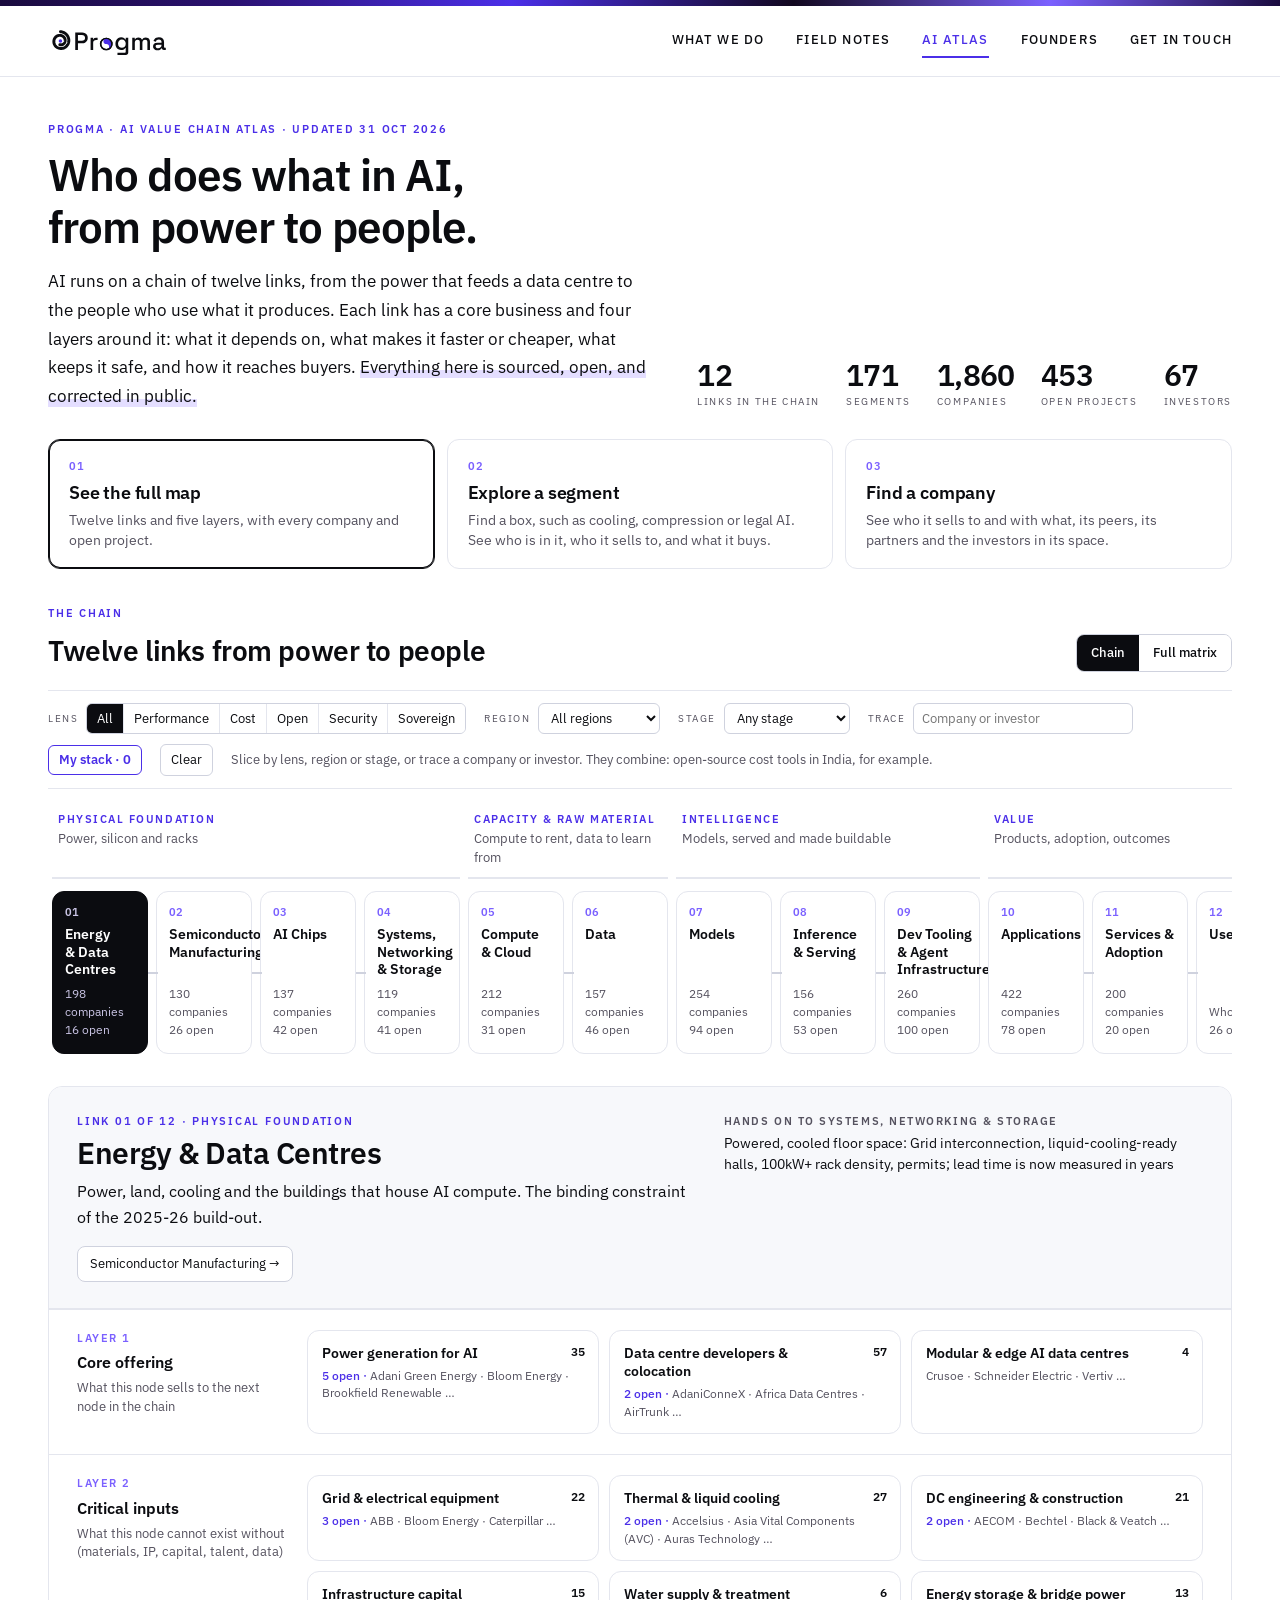
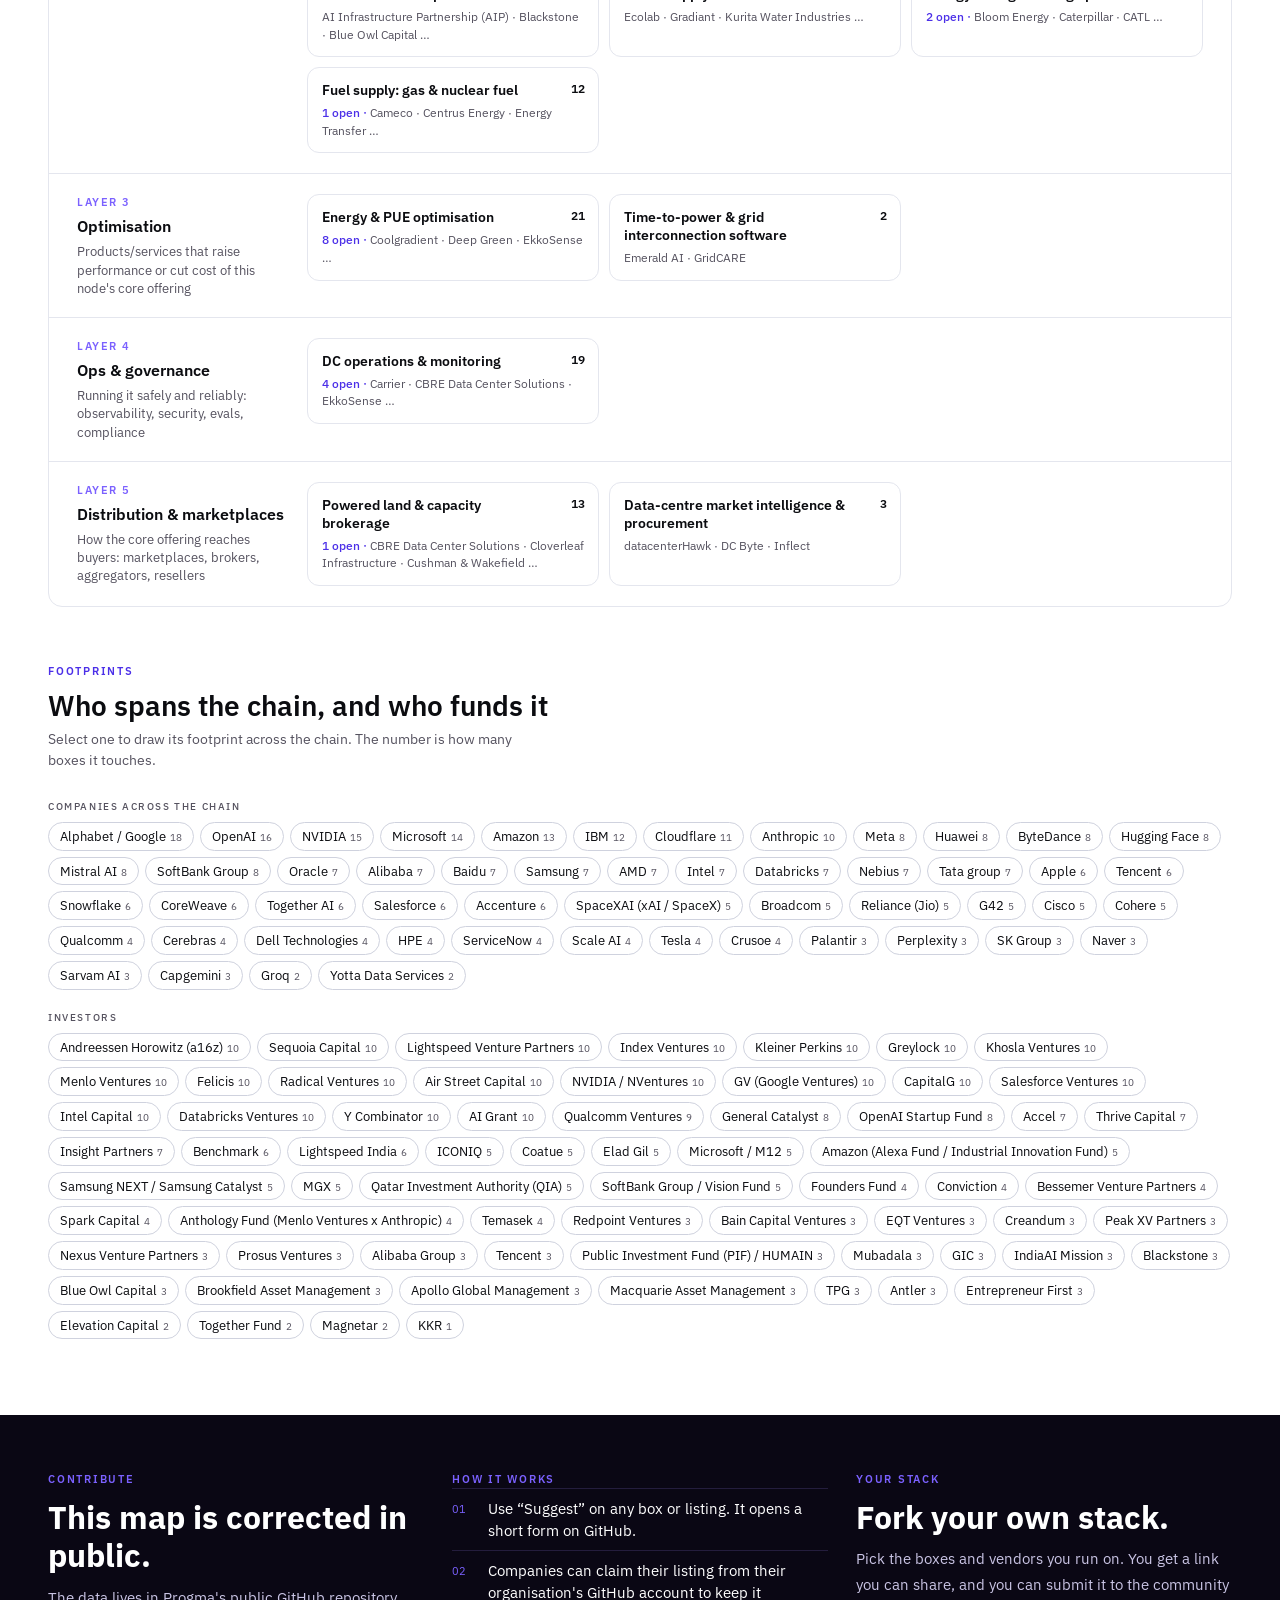
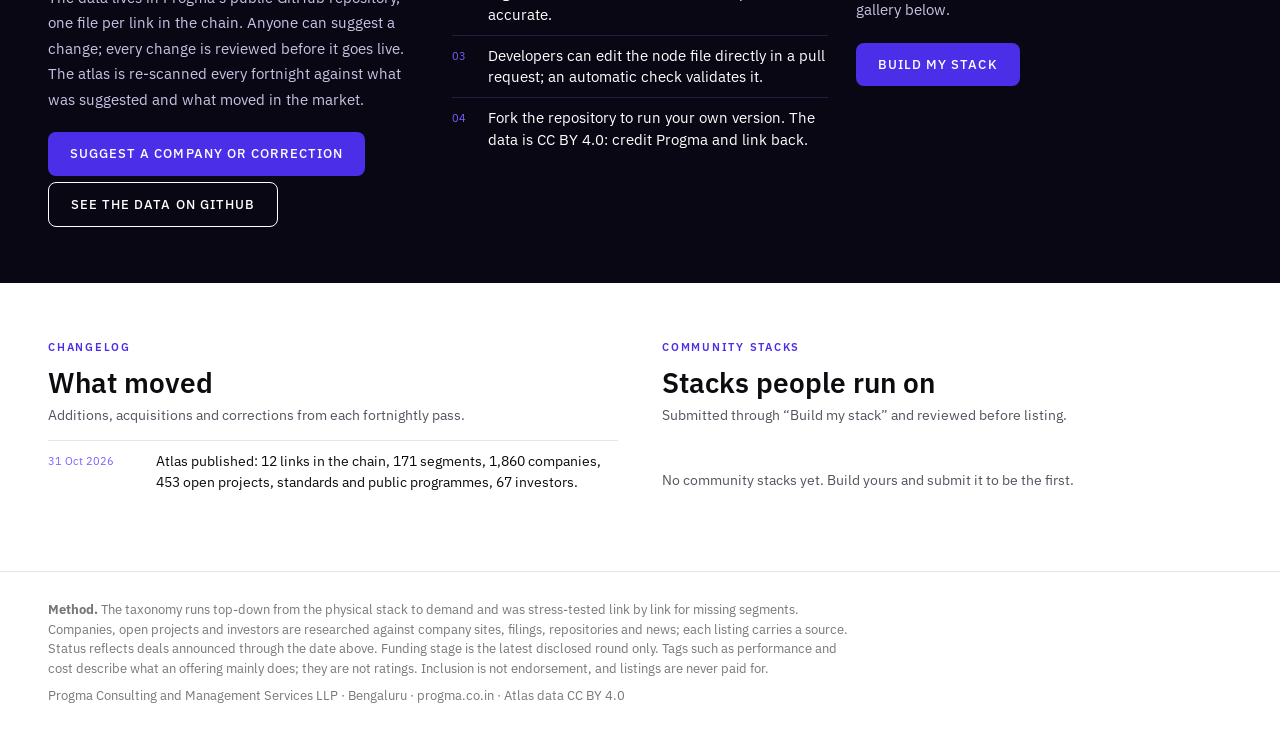
==== commit 8aa61300: "Keep the searched company in the atlas link so company views can be shared Co-Authored-By: Claude Op" ====
--- a/atlas/index.html
+++ b/atlas/index.html
@@ -761,6 +761,7 @@
     ${sub.persona ? "" : `<div class="notfound" style="padding-top:14px"><p style="font-size:13px;color:var(--muted)">Is this wrong or out of date? <a href="${esc(issueURL("atlas-correct.yml", "[Atlas] Correction: " + sub.name))}" target="_blank" rel="noopener">Suggest a correction</a> or <a href="${esc(issueURL("atlas-claim.yml", "[Atlas] Claim: " + sub.name))}" target="_blank" rel="noopener">claim this listing</a>.</p></div>`}`;
   st.fitSubject = sub;
   renderEgo($("#fitEgo"), {title: sub.name, sub: "", segs: sub.segs, root: true, url: sub.url});
+  writeHash();
 }
 /* ---------- ecosystem diagram ---------- */
 const EGO_STYLE = {sells: {c: "var(--ink)", d: ""}, optimises: {c: "var(--violet)", d: ""}, secures: {c: "var(--ink)", d: "5 4"}, channels: {c: "var(--peri)", d: ""}, implements: {c: "var(--muted)", d: "2 3"}, complements: {c: "var(--fine)", d: "2 3"}, finances: {c: "var(--peri)", d: "6 3"}, owns: {c: "var(--muted)", d: ""}};
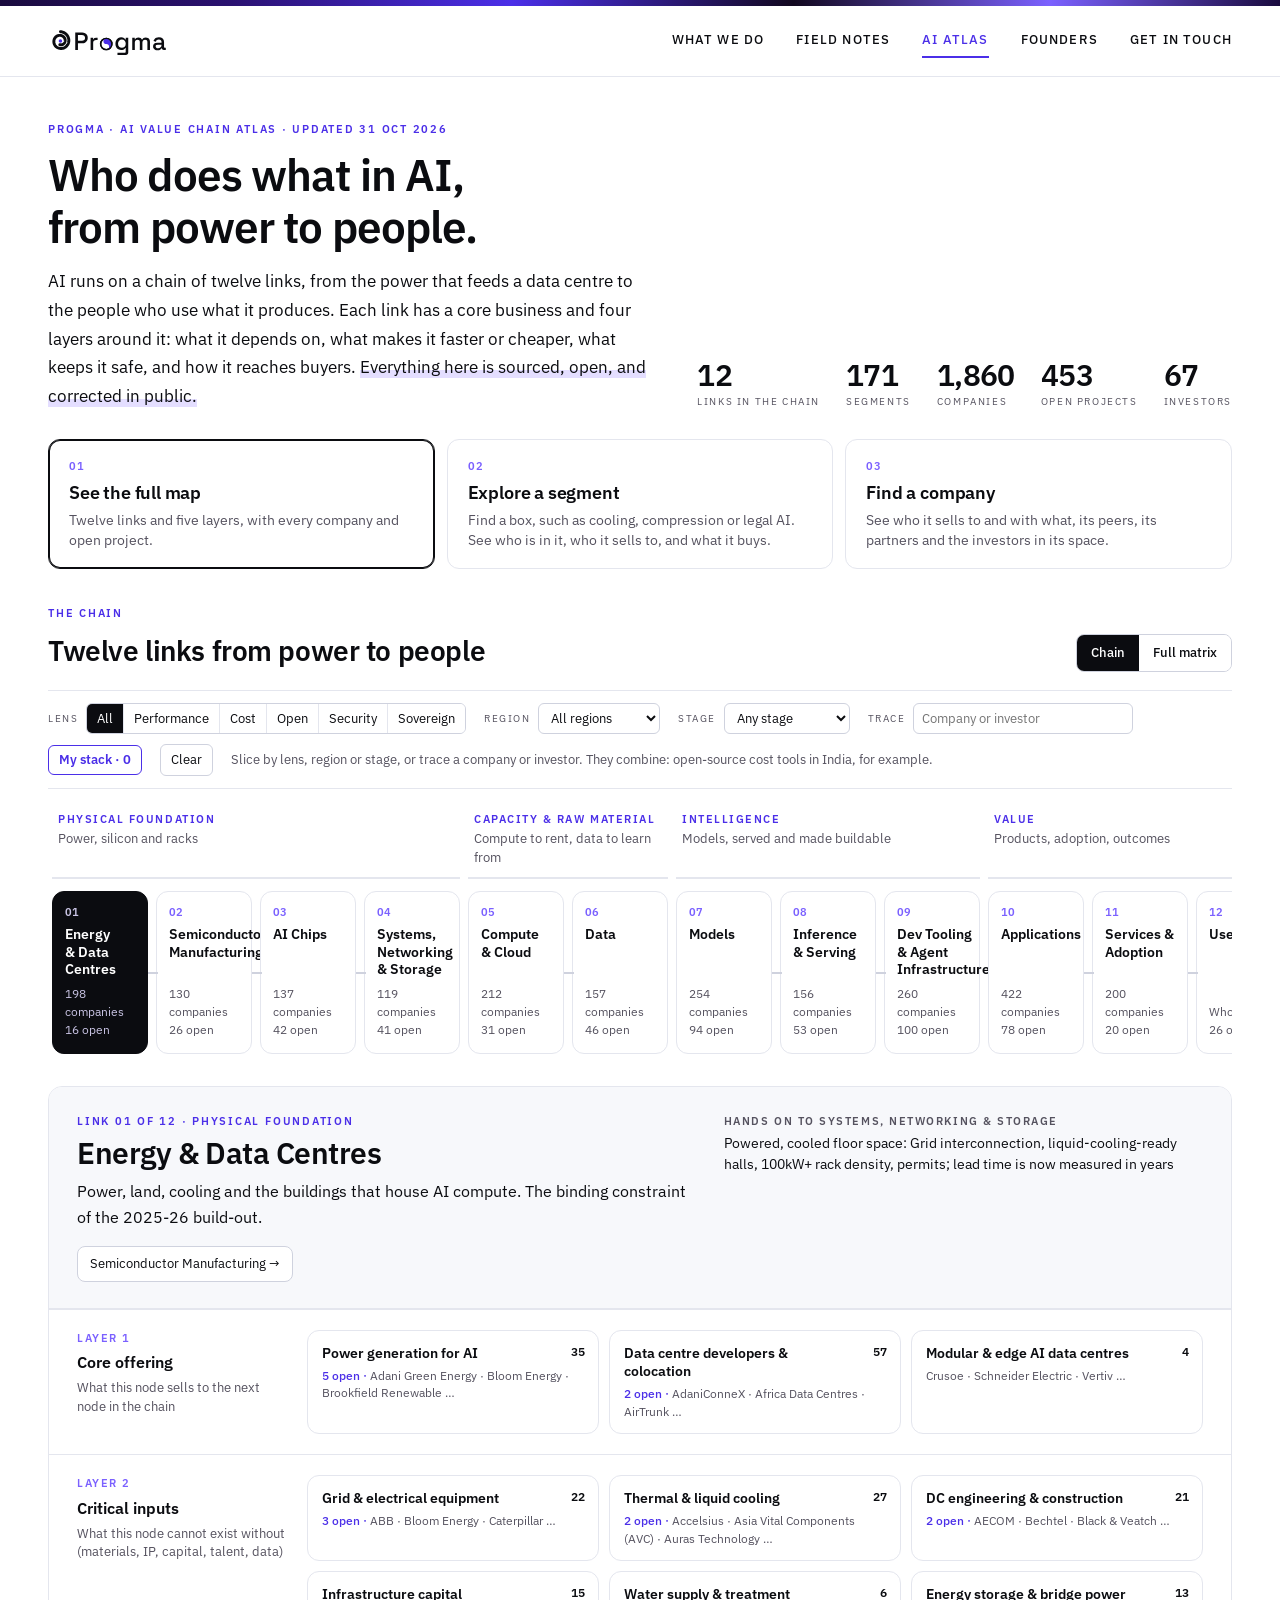
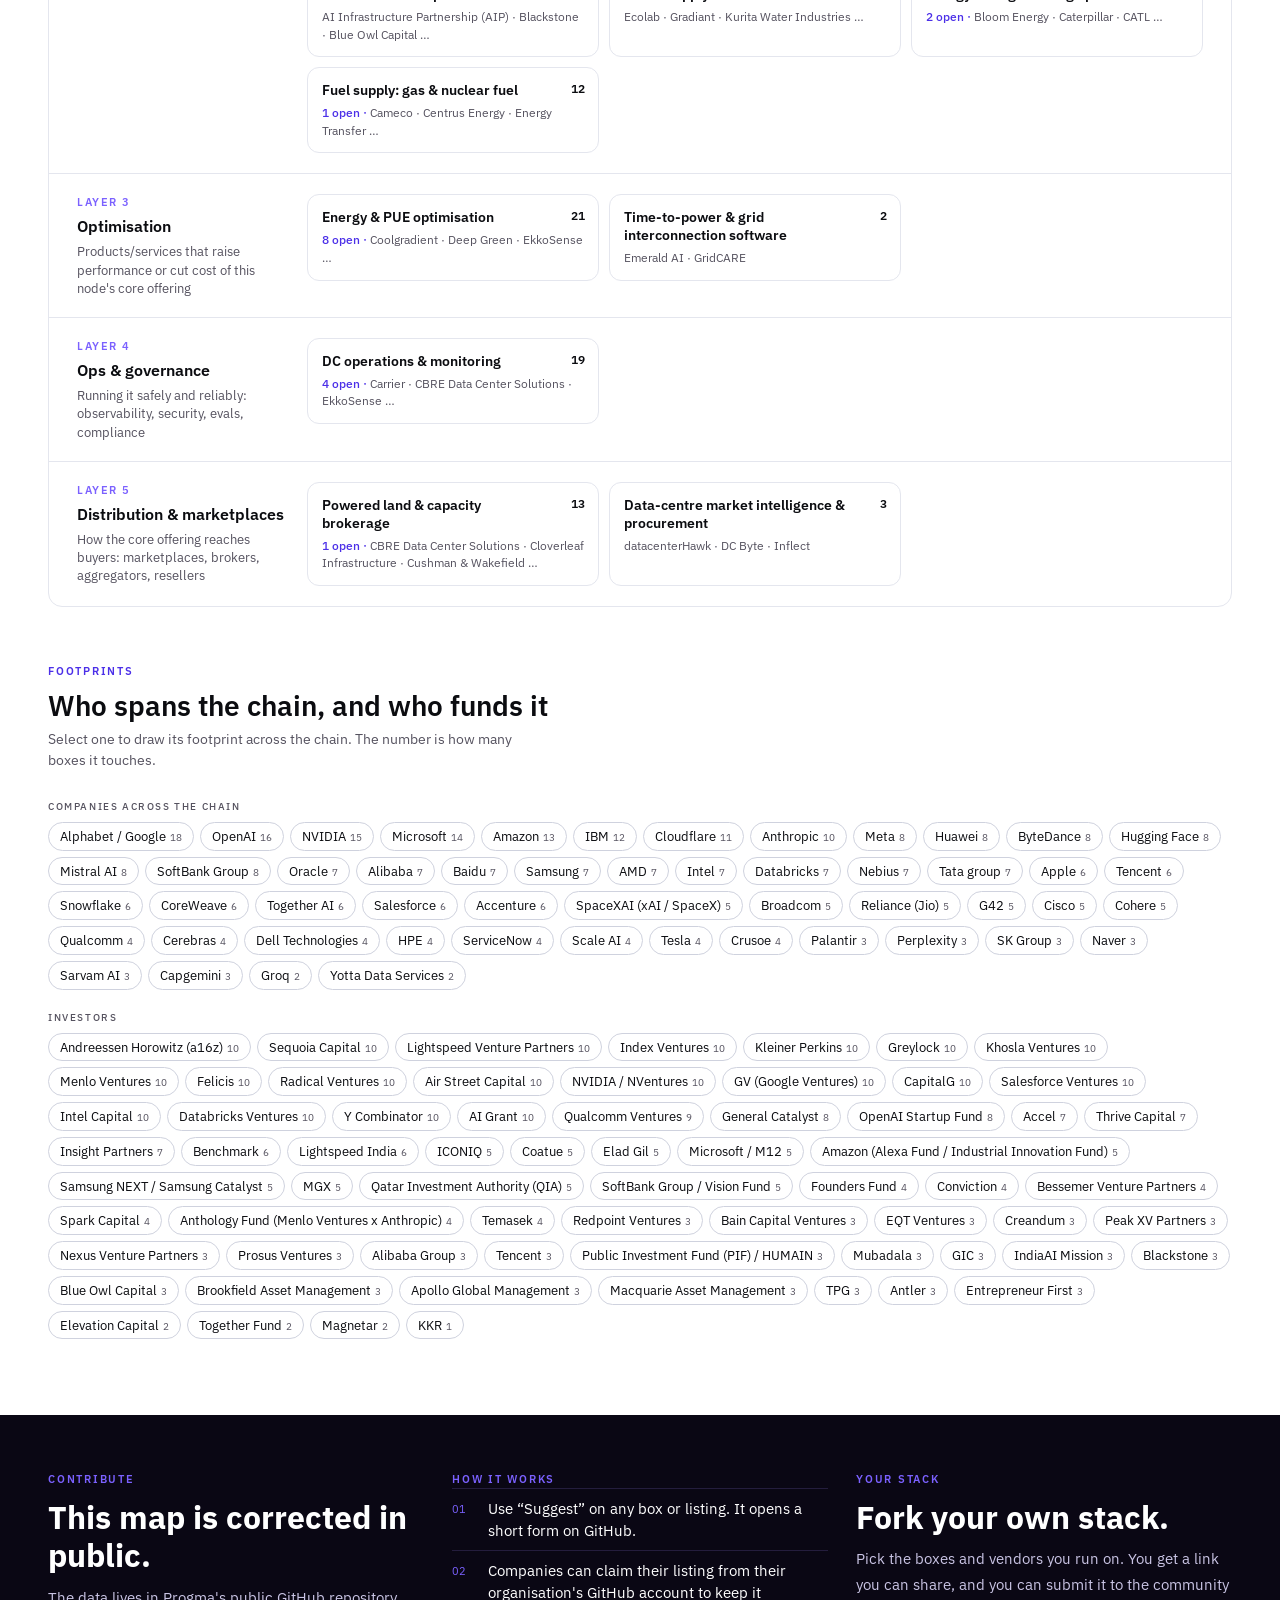
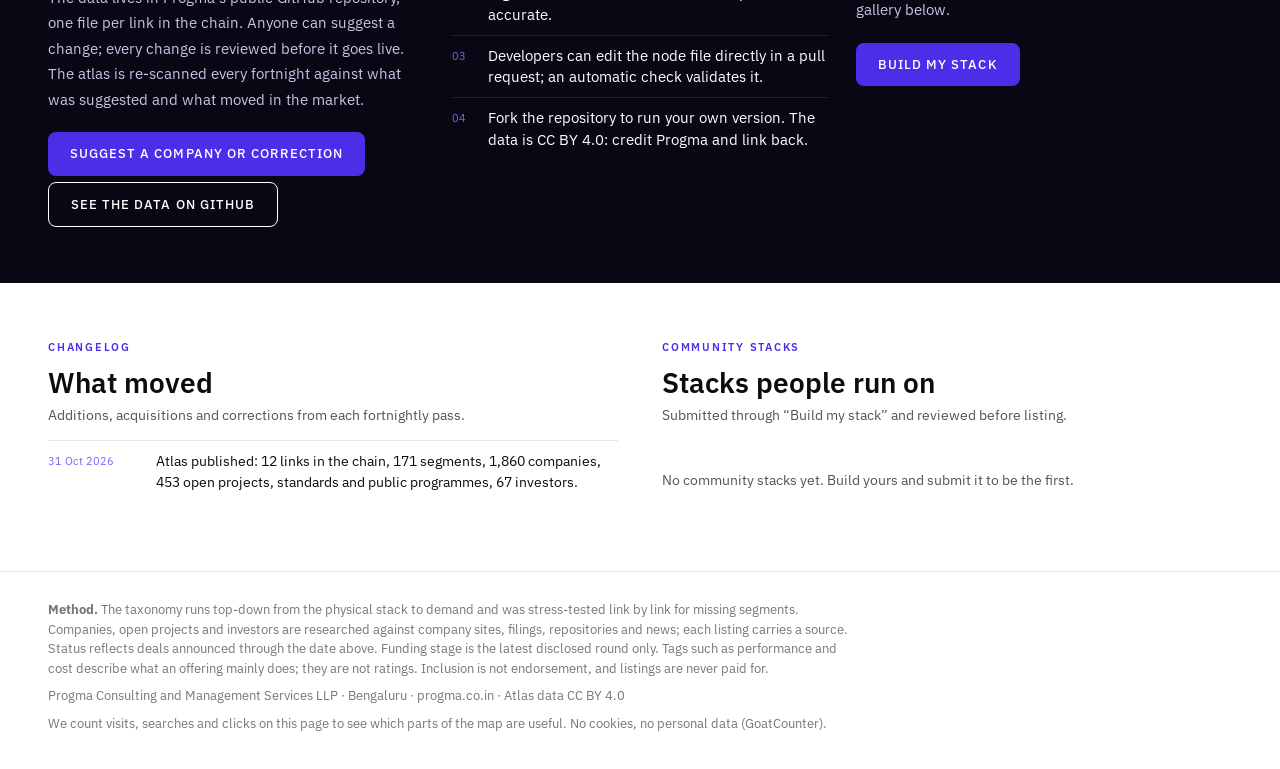
==== commit cc9019ae: "Add cookie-free analytics hooks to the atlas Counts company searches (and searches for companies not" ====
--- a/atlas/index.html
+++ b/atlas/index.html
@@ -448,7 +448,8 @@
 
 <footer class="wrap"><div class="in"><div>
   <p><b>Method.</b> The taxonomy runs top-down from the physical stack to demand and was stress-tested link by link for missing segments. Companies, open projects and investors are researched against company sites, filings, repositories and news; each listing carries a source. Status reflects deals announced through the date above. Funding stage is the latest disclosed round only. Tags such as performance and cost describe what an offering mainly does; they are not ratings. Inclusion is not endorsement, and listings are never paid for.</p>
-  <p>Progma Consulting and Management Services LLP · Bengaluru · progma.co.in · Atlas data CC BY 4.0</p></div></div></footer>
+  <p>Progma Consulting and Management Services LLP · Bengaluru · progma.co.in · Atlas data CC BY 4.0</p>
+  <p>We count visits, searches and clicks on this page to see which parts of the map are useful. No cookies, no personal data (GoatCounter).</p></div></div></footer>
 
 <aside class="drawer" id="drawer" hidden aria-label="Details"><button type="button" class="x" id="dx">CLOSE</button><header id="dh"></header><div class="body" id="db"></div></aside>
 
@@ -470,12 +471,19 @@
   const nodeFiles = await Promise.all(taxonomy.nodes.map(n => get("nodes/" + n.id + ".json").catch(() => ({entries: [], notes: {}}))));
   const players = [], notes = {};
   nodeFiles.forEach(f => { players.push(...(f.entries || [])); Object.assign(notes, f.notes || {}); });
-  return {asof: meta.asof, personas: meta.personas, changelog: meta.changelog || [], taxonomy, players, cross: cross.cross || [], investors: investors.investors || [], notes, stacks: stacks.stacks || [], types: rel.types, links: rel.links};
+  return {analytics: meta.analytics || {}, asof: meta.asof, personas: meta.personas, changelog: meta.changelog || [], taxonomy, players, cross: cross.cross || [], investors: investors.investors || [], notes, stacks: stacks.stacks || [], types: rel.types, links: rel.links};
 }
 
 loadData().then(start).catch(e => { $("#board").innerHTML = `<p class="empty">The atlas data did not load (${esc(e.message)}). Refresh, or open the data on GitHub.</p>`; });
 
+/* ---------- analytics (GoatCounter: no cookies, no personal data) ---------- */
+function track(path, title) { try { if (window.goatcounter && window.goatcounter.count) window.goatcounter.count({path: "atlas/" + path, title: title || path, event: true}); } catch (e) {} }
+function loadAnalytics(cfg) {
+  if (!cfg || !cfg.goatcounter || window.goatcounter) return;
+  const sc = document.createElement("script"); sc.async = true; sc.src = "https://gc.zgo.at/count.js"; sc.dataset.goatcounter = cfg.goatcounter; document.head.appendChild(sc);
+}
 function start(DATA) {
+loadAnalytics(DATA.analytics);
 const T = DATA.taxonomy, P = DATA.players, X = DATA.cross, INV = DATA.investors;
 const LAYERS = T.layers, NODES = T.nodes;
 const SEG = {}; NODES.forEach(n => n.subsegments.forEach(s => SEG[s.id] = {...s, node: n}));
@@ -652,6 +660,7 @@
 }
 let segTab = "all";
 function showSeg(id) {
+  if (SEG[id]) track("segment/" + id, "Opened segment: " + SEG[id].name);
   const s = SEG[id], l = LAYERS.find(x => x.id === s.layer), all = bySeg[id], list = all.filter(passes);
   if (id.startsWith("n11.") && !all.length) {
     const pid = {"n11.ent": "enterprise", "n11.dev": "dev", "n11.startup": "aiproduct"}[id], per = PERSONAS.find(p => p.id === pid);
@@ -704,7 +713,7 @@
 $("#log").innerHTML = (DATA.changelog || []).map(c => `<li><span class="d">${esc(c.date)}</span><span>${esc(c.text)}</span></li>`).join("") || `<li><span class="d">—</span><span>No changes yet.</span></li>`;
 $("#stacks").innerHTML = (DATA.stacks || []).length ? DATA.stacks.map((s, i) => `<div class="s"><div><b>${esc(s.title)}</b><br><span class="meta">${esc(s.by || "")} · ${s.items.length} listings</span></div><button type="button" class="btn2" data-gallery="${i}">Open on map</button></div>`).join("") : `<p class="empty">No community stacks yet. Build yours and submit it to be the first.</p>`;
 
-function focusTrace() { const tr = traceTarget(); if (tr && st.view === "guided") { const first = NODES.find(n => n.subsegments.some(s => tr.roles.has(s.id))); if (first && !NODES.find(n => n.id === st.node).subsegments.some(s => tr.roles.has(s.id))) st.node = first.id; } update(); (st.view === "guided" ? $("#guided") : $("#scroll")).scrollIntoView({behavior: "smooth", block: "start"}); }
+function focusTrace() { if (st.trace) track("trace/" + st.trace, "Traced: " + st.trace); const tr = traceTarget(); if (tr && st.view === "guided") { const first = NODES.find(n => n.subsegments.some(s => tr.roles.has(s.id))); if (first && !NODES.find(n => n.id === st.node).subsegments.some(s => tr.roles.has(s.id))) st.node = first.id; } update(); (st.view === "guided" ? $("#guided") : $("#scroll")).scrollIntoView({behavior: "smooth", block: "start"}); }
 /* ---------- relationships (typed graph) ---------- */
 const TYPES = DATA.types || {}, LINKS = DATA.links || [];
 const OUT = {}, IN = {}; Object.keys(SEG).forEach(id => { OUT[id] = []; IN[id] = []; });
@@ -848,11 +857,13 @@
   setMode("company");
   if (!p && !x && inv) return renderInvestor(inv);
   if (!p && !x) {
+    track("search-miss/" + q, "Searched, not listed: " + q);
     const req = issueURL("atlas-suggest.yml", `[Atlas] Add: ${q}`, `Name: ${q}\nWebsite:\nWhich box:\nWhat it sells (one line):\nSource:\n`);
     $("#fit").innerHTML = `<div class="fh"><div><div class="label">Not listed yet</div><h3>${esc(q)}</h3><p>This company is not in the atlas yet. Request a listing and it will be reviewed in the next fortnightly pass. Say what it sells and link a source. Listings are free and never paid for.</p></div></div>
       <div class="notfound"><p><a class="btn" href="${esc(req)}" target="_blank" rel="noopener">Request a listing for ${esc(q)}</a></p><p>No GitHub account? Email <span style="user-select:all">mukundhan@progma.co.in</span> with the company name, website, what it sells in one line, and where you think it fits.</p></div>`;
     return;
   }
+  track("search/" + ((x || p).name), "Searched company: " + (x || p).name);
   const segs = new Set(); if (p) p.subsegments.forEach(s => segs.add(s)); if (x) x.roles.forEach(r => SEG[r.subsegment] && segs.add(r.subsegment));
   // gather the same company's product listings, e.g. "GMI Cloud" + "GMI Cloud Inference Engine", "Crusoe" + "Crusoe Managed Inference"
   const base = keyOf(((x || p).name).replace(/\s*\(.*\)/, "")), fam = [];
@@ -865,12 +876,14 @@
   st.persona = ""; $("#persona").value = "";
 }
 function renderInvestor(inv) {
+  track("investor/" + inv.name, "Viewed investor: " + inv.name);
   $("#fit").innerHTML = `<div class="fh"><div><div class="label">Investor</div><h3>${esc(inv.name)}</h3><p>${esc(inv.summary || "")}</p></div><div class="fact"><button type="button" class="x2" data-trace="${esc(inv.name)}">See its footprint on the map</button></div></div>
    <div class="fgrid"><div class="fcol wide"><div class="label">Where it invests</div><ul>${inv.roles.map(r => segLine(r.subsegment, "", "Backs " + esc(r.portfolio))).join("")}</ul></div></div>`;
   st.fitSubject = {name: inv.name, trace: true};
 }
 function personaFit(pid) {
   const per = PERSONAS.find(p => p.id === pid); if (!per) return;
+  track("persona/" + pid, "Picked persona: " + per.name);
   setMode("company"); st.persona = pid;
   renderFit({name: per.name, key: "", segs: per.self.filter(s => SEG[s]), oneLiner: per.blurb.charAt(0).toUpperCase() + per.blurb.slice(1), persona: true});
 }
@@ -891,6 +904,7 @@
 
 /* ---------- modes ---------- */
 function setMode(m) {
+  if (st.mode !== m) track("mode/" + m, "Mode: " + m);
   st.mode = m;
   document.querySelectorAll("[data-mode]").forEach(b => b.setAttribute("aria-pressed", b.dataset.mode === m));
   ["map", "segment", "company"].forEach(x => $("#mode-" + x).hidden = x !== m);
@@ -901,12 +915,19 @@
 $("#segIn").addEventListener("input", renderSegList);
 
 
+document.addEventListener("click", e => {
+  const a = e.target.closest("a[href]"); if (!a) return;
+  let u; try { u = new URL(a.href, location.href); } catch (x) { return; }
+  if (u.hostname === location.hostname) return;
+  if (u.hostname.endsWith("github.com")) track("github/" + (u.searchParams.get("template") || u.pathname.split("/").slice(3, 5).join("/") || "repo"), "Opened GitHub: " + (u.searchParams.get("title") || u.pathname));
+  else track("out/" + u.hostname.replace(/^www\./, ""), "Visited company site: " + u.hostname.replace(/^www\./, ""));
+}, true);
 /* events */
 document.addEventListener("click", e => {
   const t = e.target;
-  const ec = t.closest(".ecard"); if (ec) { const w = ec.closest(".egowrap"); renderEgo(w, {title: SEG[ec.dataset.ego].name, sub: SEG[ec.dataset.ego].desc, segs: [ec.dataset.ego]}); w.scrollIntoView({behavior: "smooth", block: "start"}); return; }
+  const ec = t.closest(".ecard"); if (ec) { track("ecosystem/" + ec.dataset.ego, "Re-centred diagram on: " + SEG[ec.dataset.ego].name); const w = ec.closest(".egowrap"); renderEgo(w, {title: SEG[ec.dataset.ego].name, sub: SEG[ec.dataset.ego].desc, segs: [ec.dataset.ego]}); w.scrollIntoView({behavior: "smooth", block: "start"}); return; }
   const eb = t.closest("[data-egoback]"); if (eb) { const w = eb.closest(".egowrap"), s2 = egoState[w.id]; s2.trail = s2.trail.slice(0, +eb.dataset.egoback + 1); drawEgo(w); return; }
-  const sr = t.closest(".srow"); if (sr) { const w = $("#segEgo"); w.hidden = false; renderEgo(w, {title: SEG[sr.dataset.seg].name, sub: SEG[sr.dataset.seg].desc, segs: [sr.dataset.seg], root: true}); w.scrollIntoView({behavior: "smooth", block: "start"}); return; }
+  const sr = t.closest(".srow"); if (sr) { track("segment/" + sr.dataset.seg, "Opened segment: " + SEG[sr.dataset.seg].name); const w = $("#segEgo"); w.hidden = false; renderEgo(w, {title: SEG[sr.dataset.seg].name, sub: SEG[sr.dataset.seg].desc, segs: [sr.dataset.seg], root: true}); w.scrollIntoView({behavior: "smooth", block: "start"}); return; }
   const md = t.closest("[data-mode]"); if (md) { setMode(md.dataset.mode); return; }
   const iv = t.closest("[data-inv]"); if (iv) { const inv = INV.find(i => i.name === iv.dataset.inv); if (inv) { renderInvestor(inv); $("#fit").scrollIntoView({behavior: "smooth", block: "start"}); } return; }
   const gn = t.closest("[data-gonode]"); if (gn) { st.node = gn.dataset.gonode; if (st.fitSubject && !st.fitSubject.persona) st.trace = st.fitSubject.name, $("#trace").value = st.trace; setMode("map"); $("#guided").scrollIntoView({behavior: "smooth", block: "start"}); return; }
@@ -914,7 +935,7 @@
   const ws = t.closest(".where [data-seg], .fcol [data-seg], .rel [data-seg], .ecl"); if (ws) { segTab = "all"; return showSeg(ws.dataset.seg); }
   const fd = t.closest("[data-find]"); if (fd) { $("#findIn").value = fd.dataset.find; findCompany(fd.dataset.find); $("#fit").scrollIntoView({behavior: "smooth", block: "start"}); return; }
   const box = t.closest(".box,.scard"); if (box) { segTab = "all"; return showSeg(box.dataset.seg); }
-  const nb = t.closest("[data-node]"); if (nb) { st.node = nb.dataset.node; update(); if (nb.closest(".nvnav")) $("#nodeview").scrollIntoView({behavior: "smooth", block: "start"}); return; }
+  const nb = t.closest("[data-node]"); if (nb) { track("link/" + nb.dataset.node, "Opened link: " + (NODES.find(n => n.id === nb.dataset.node) || {}).name); st.node = nb.dataset.node; update(); if (nb.closest(".nvnav")) $("#nodeview").scrollIntoView({behavior: "smooth", block: "start"}); return; }
   const vb = t.closest("[data-view]"); if (vb) { st.view = vb.dataset.view; document.querySelectorAll("[data-view]").forEach(b => b.setAttribute("aria-pressed", b === vb)); $("#guided").hidden = st.view !== "guided"; $("#matrix").hidden = st.view !== "matrix"; $("#densityCtl").hidden = st.view !== "matrix"; $("#viewTitle").textContent = st.view === "matrix" ? "Every link and layer at once" : "Twelve links from power to people"; update(); return; }
   const tab = t.closest("[data-tab]"); if (tab) { segTab = tab.dataset.tab; return showSeg($("#drawer").dataset.seg); }
   const tb = t.closest(".tbtn"); if (tb) return showTransitions(tb.dataset.tr);
